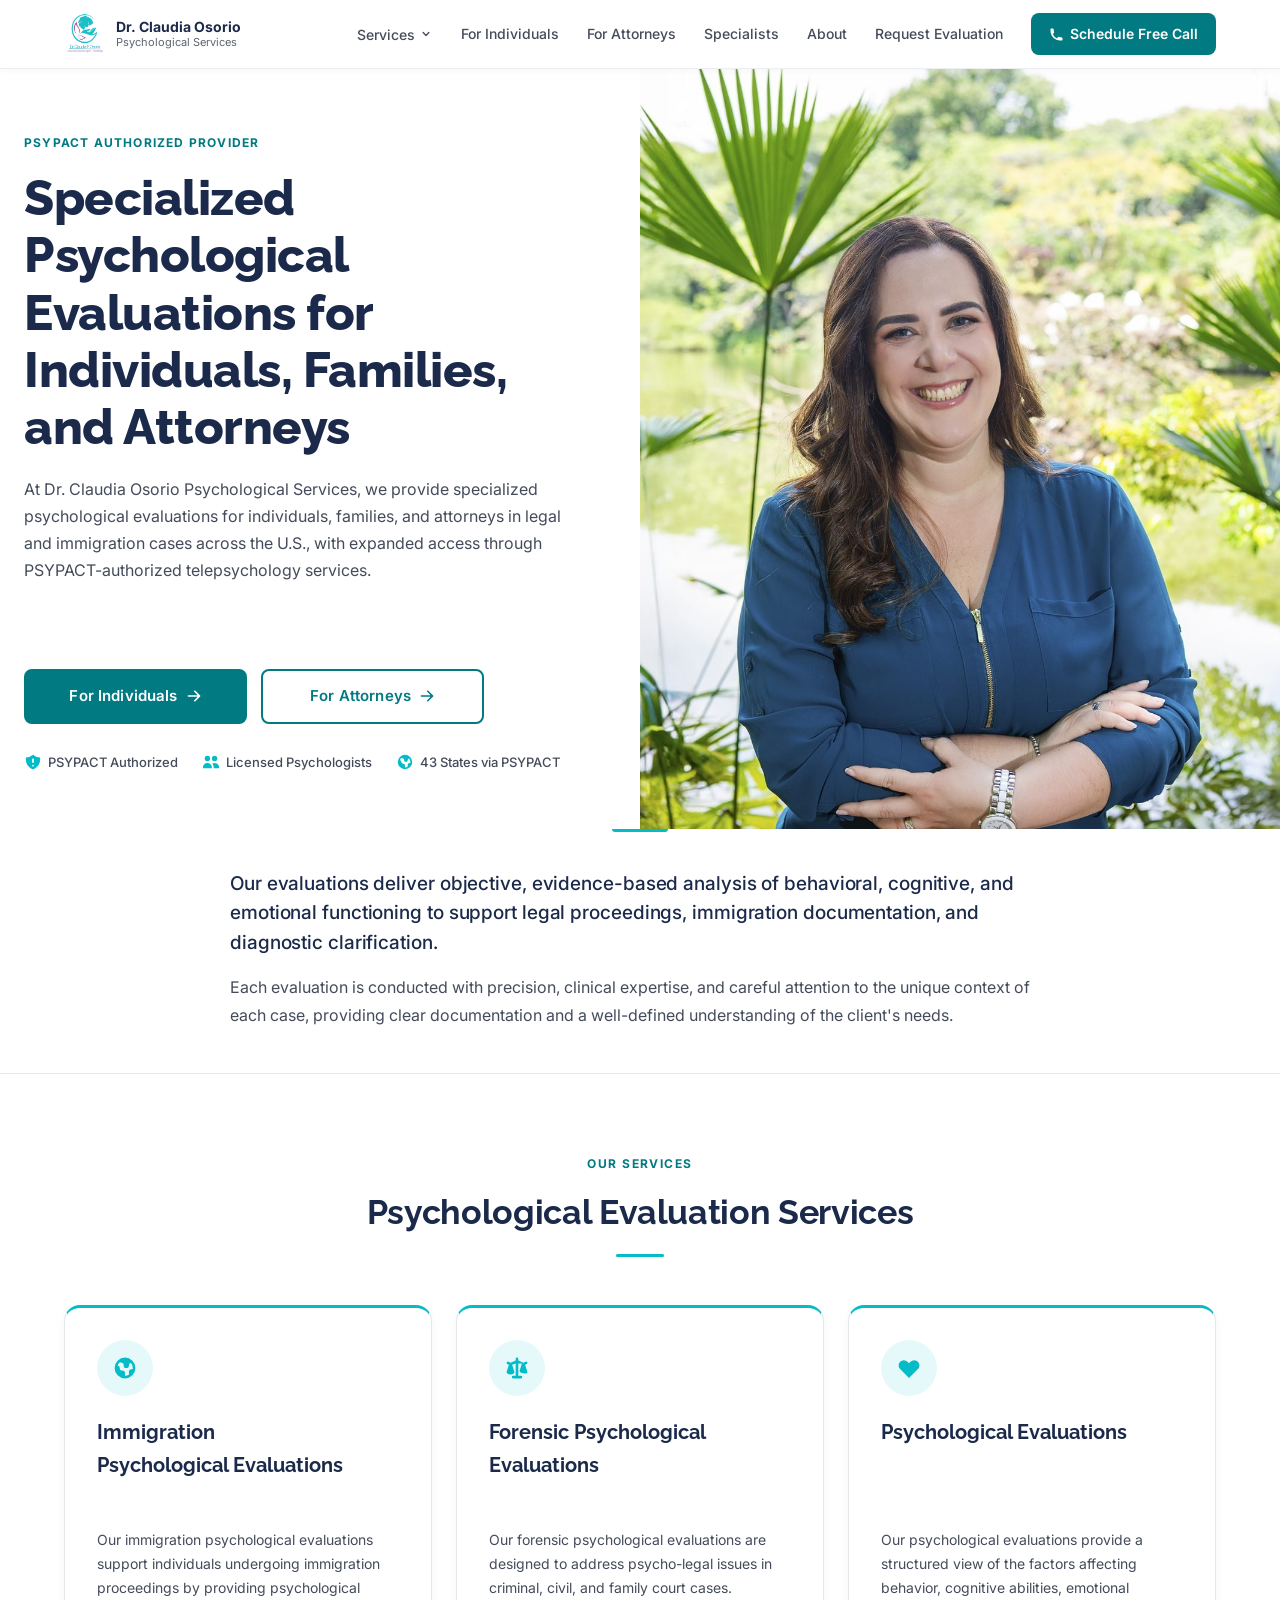
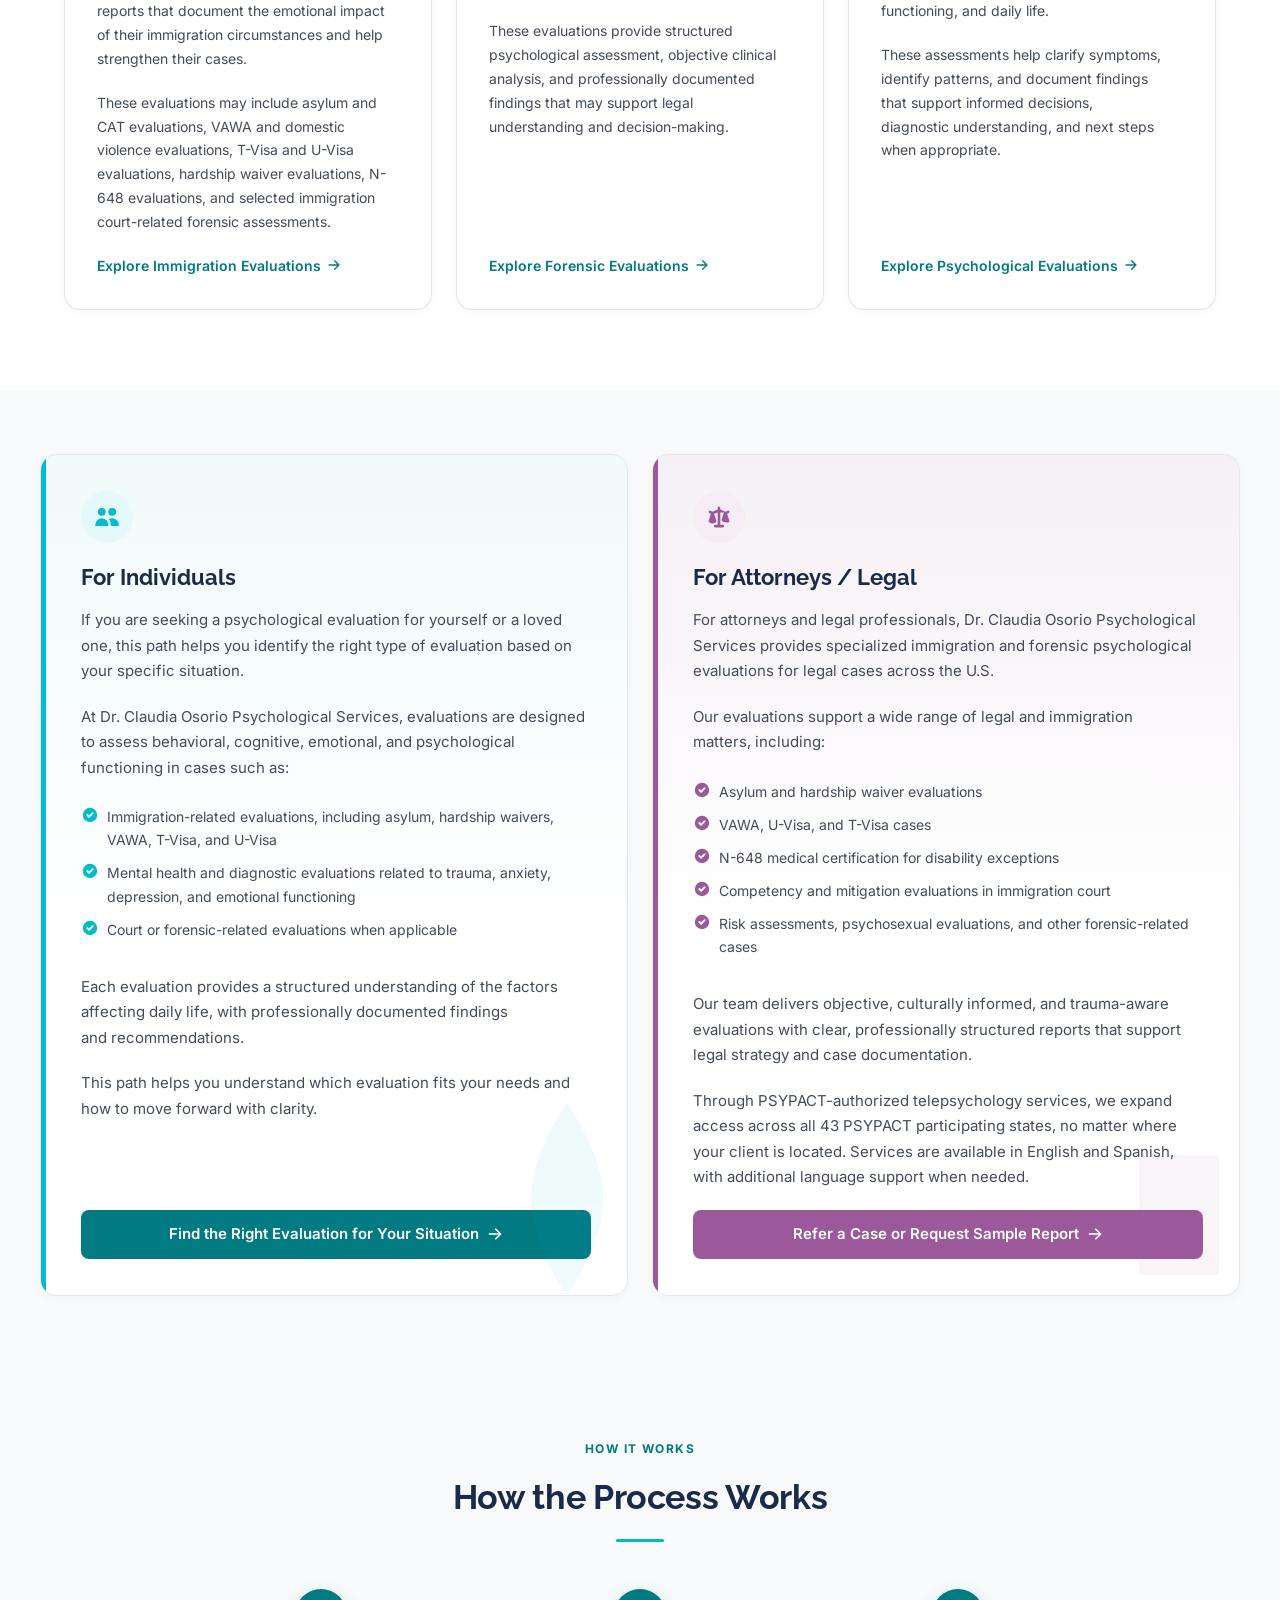
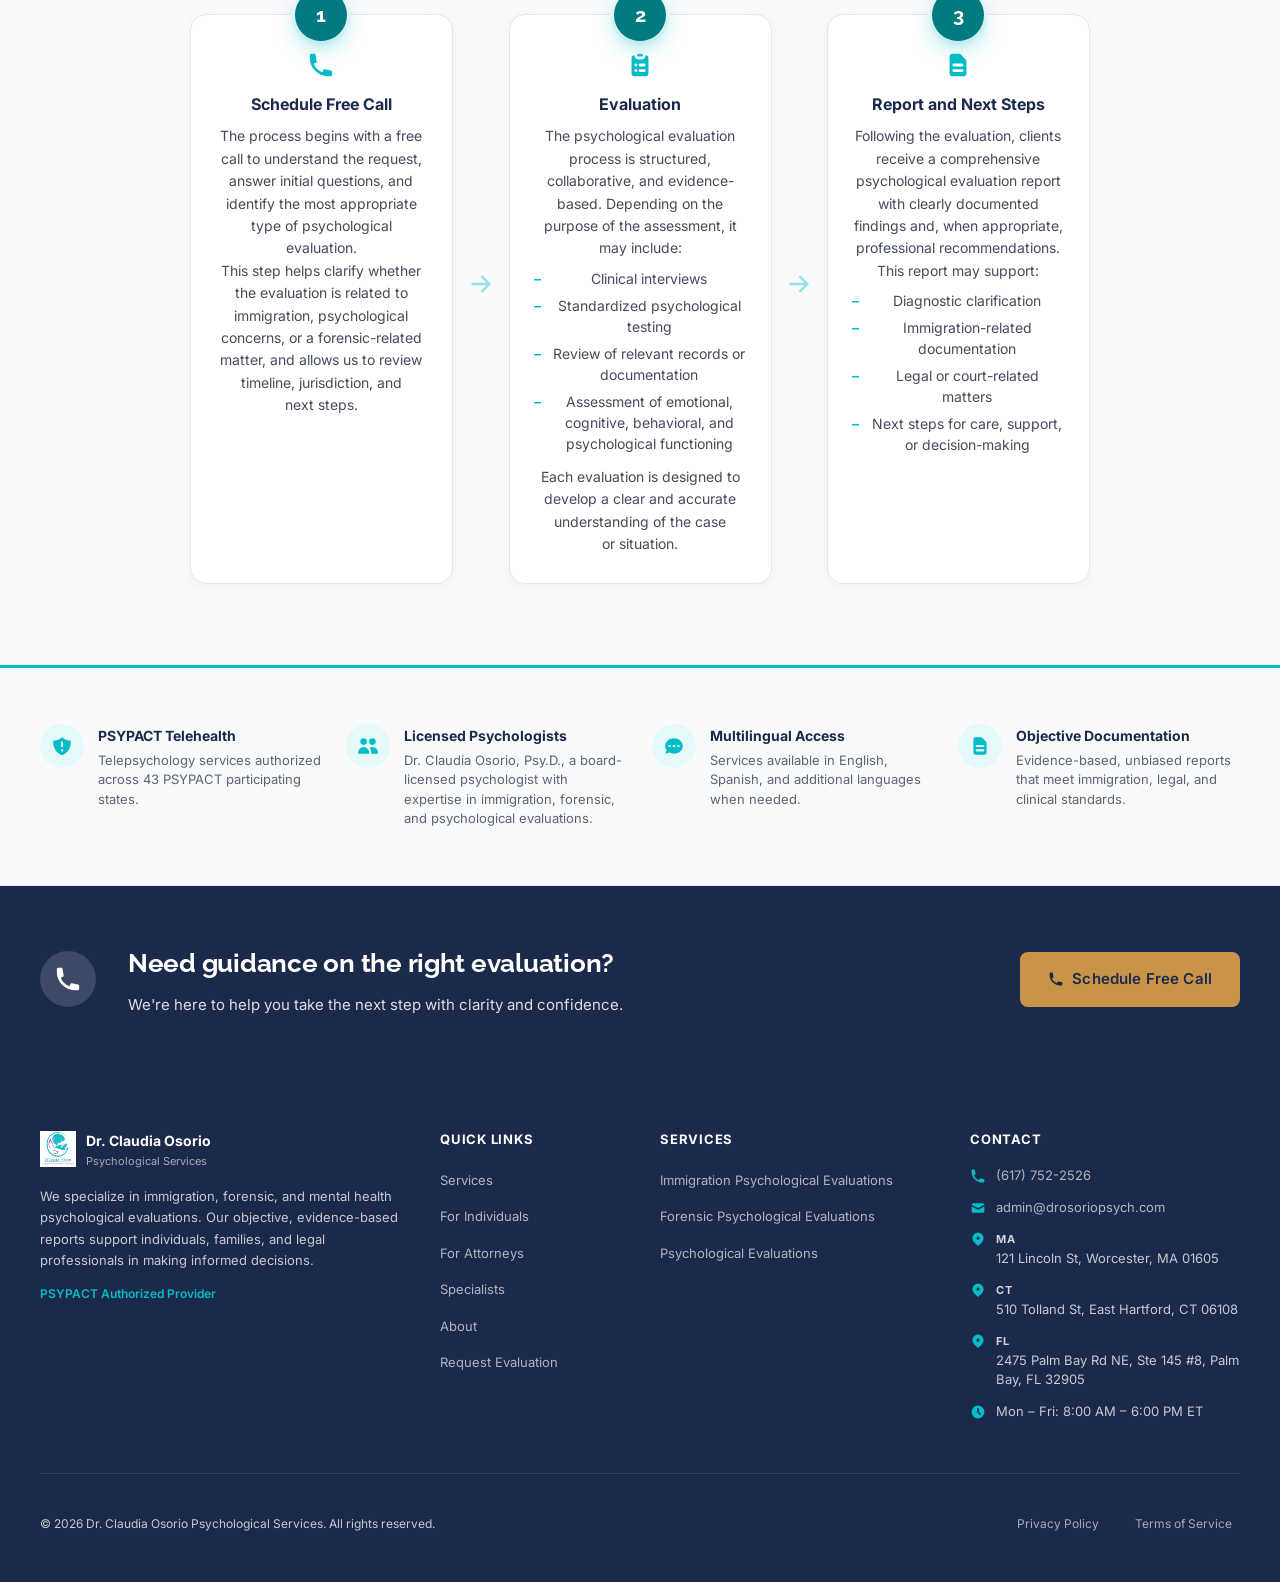
==== index.html @ 648a6c54 "feat(session 7): PSYPACT interactive map + logo + shared telehealth note Tres mejoras a immigration-" ====
<!DOCTYPE html>
<html lang="en">
<head>
  <meta charset="UTF-8" />
  <meta name="viewport" content="width=device-width, initial-scale=1.0" />
  <title>Psychological Evaluations | Immigration, Forensic & Mental Health | MA, CT, FL | Dr. Claudia Osorio</title>
  <meta name="description" content="Specialized psychological evaluations for immigration, forensic, and mental health cases across the U.S. PSYPACT authorized. Offices in MA, CT &amp; FL. Schedule a free call." />
  <meta name="robots" content="index, follow" />
  <link rel="canonical" href="https://psychevaluations.net/" />

  <!-- Open Graph -->
  <meta property="og:title" content="Psychological Evaluations | Immigration &amp; Forensic | Dr. Claudia Osorio" />
  <meta property="og:description" content="Immigration, forensic, and mental health psychological evaluations. PSYPACT authorized, 43 states via telehealth. Offices in MA, CT &amp; FL." />
  <meta property="og:url" content="https://psychevaluations.net/" />
  <meta property="og:type" content="website" />
  <meta property="og:site_name" content="Dr. Claudia Osorio Psychological Services" />
  <meta property="og:locale" content="en_US" />
  <meta property="og:image" content="https://psychevaluations.net/images/optimized/dr-osorio-hero-c.jpg" />
  <meta property="og:image:width" content="800" />
  <meta property="og:image:height" content="900" />
  <meta property="og:image:alt" content="Dr. Claudia Osorio, Licensed Psychologist" />

  <!-- Twitter / X Card -->
  <meta name="twitter:card" content="summary_large_image" />
  <meta name="twitter:title" content="Psychological Evaluations | Dr. Claudia Osorio" />
  <meta name="twitter:description" content="Immigration, forensic &amp; mental health evaluations. PSYPACT authorized. MA, CT, FL + 43 states via telehealth." />
  <meta name="twitter:image" content="https://psychevaluations.net/images/optimized/dr-osorio-hero-c.jpg" />

  <!-- Favicon -->
  <link rel="icon" href="/favicon.ico" sizes="any" />
  <link rel="icon" href="/favicon.svg" type="image/svg+xml" />
  <link rel="apple-touch-icon" href="/apple-touch-icon.png" />

  <!-- Performance -->
  <link rel="preconnect" href="https://fonts.googleapis.com" />
  <link rel="preconnect" href="https://fonts.gstatic.com" crossorigin />
  <link rel="preload" as="image" href="images/optimized/dr-osorio-hero-c.jpg" />
  <link rel="stylesheet" href="https://fonts.googleapis.com/css2?family=Raleway:wght@400;500;600;700;800&amp;family=Inter:wght@400;500;600;700&amp;display=swap" />
  <link rel="stylesheet" href="css/styles.css?v=24" />

  <!-- Structured Data: LocalBusiness + Person + WebSite + FAQPage -->
  <script type="application/ld+json">
  {
    "@context": "https://schema.org",
    "@graph": [
      {
        "@type": ["MedicalBusiness", "PsychologicalTreatment"],
        "@id": "https://psychevaluations.net/#organization",
        "name": "Dr. Claudia Osorio Psychological Services",
        "alternateName": "psychevaluations.net",
        "url": "https://psychevaluations.net/",
        "logo": {
          "@type": "ImageObject",
          "url": "https://psychevaluations.net/images/optimized/logo.png"
        },
        "image": "https://psychevaluations.net/images/optimized/dr-osorio-hero-c.jpg",
        "telephone": "+16177522526",
        "email": "admin@drosoriopsych.com",
        "description": "Licensed psychologist providing immigration psychological evaluations, forensic psychological evaluations, and mental health evaluations in Massachusetts, Connecticut, and Florida, and via PSYPACT telehealth across 43 participating states.",
        "availableLanguage": [
          { "@type": "Language", "name": "English" },
          { "@type": "Language", "name": "Spanish" }
        ],
        "hasCredential": {
          "@type": "EducationalOccupationalCredential",
          "credentialCategory": "PSYPACT Authorized Provider",
          "recognizedBy": {
            "@type": "Organization",
            "name": "Psychology Interjurisdictional Compact (PSYPACT)",
            "url": "https://psypact.org"
          }
        },
        "hasOfferCatalog": {
          "@type": "OfferCatalog",
          "name": "Psychological Evaluation Services",
          "itemListElement": [
            { "@type": "Offer", "itemOffered": { "@type": "Service", "name": "Asylum and CAT Evaluations", "url": "https://psychevaluations.net/immigration-psychological-evaluations.html" } },
            { "@type": "Offer", "itemOffered": { "@type": "Service", "name": "VAWA and Domestic Violence Evaluations", "url": "https://psychevaluations.net/immigration-psychological-evaluations.html" } },
            { "@type": "Offer", "itemOffered": { "@type": "Service", "name": "U-Visa and T-Visa Evaluations", "url": "https://psychevaluations.net/immigration-psychological-evaluations.html" } },
            { "@type": "Offer", "itemOffered": { "@type": "Service", "name": "Extreme Hardship Waiver Evaluations (I-601/I-601A)", "url": "https://psychevaluations.net/immigration-psychological-evaluations.html" } },
            { "@type": "Offer", "itemOffered": { "@type": "Service", "name": "N-648 Medical Certification Evaluations", "url": "https://psychevaluations.net/immigration-psychological-evaluations.html" } },
            { "@type": "Offer", "itemOffered": { "@type": "Service", "name": "Forensic Psychological Evaluations", "url": "https://psychevaluations.net/forensic-psychological-evaluations.html" } },
            { "@type": "Offer", "itemOffered": { "@type": "Service", "name": "General Mental Health Psychological Evaluations", "url": "https://psychevaluations.net/mental-health-psychological-evaluations.html" } }
          ]
        },
        "employee": { "@id": "https://psychevaluations.net/#dr-claudia-osorio" },
        "location": [
          { "@id": "https://psychevaluations.net/#location-worcester" },
          { "@id": "https://psychevaluations.net/#location-east-hartford" },
          { "@id": "https://psychevaluations.net/#location-palm-bay" }
        ],
        "sameAs": [
          "TODO: Psychology Today profile URL",
          "TODO: LinkedIn URL",
          "TODO: PSYPACT directory listing URL",
          "TODO: NPI Registry URL"
        ]
      },
      {
        "@type": "LocalBusiness",
        "@id": "https://psychevaluations.net/#location-worcester",
        "name": "Dr. Claudia Osorio Psychological Services, Worcester",
        "parentOrganization": { "@id": "https://psychevaluations.net/#organization" },
        "url": "https://psychevaluations.net/",
        "telephone": "+16177522526",
        "email": "admin@drosoriopsych.com",
        "address": {
          "@type": "PostalAddress",
          "streetAddress": "121 Lincoln St",
          "addressLocality": "Worcester",
          "addressRegion": "MA",
          "postalCode": "01605",
          "addressCountry": "US"
        },
        "geo": { "@type": "GeoCoordinates", "latitude": "TODO", "longitude": "TODO" },
        "openingHoursSpecification": [{
          "@type": "OpeningHoursSpecification",
          "dayOfWeek": ["Monday","Tuesday","Wednesday","Thursday","Friday"],
          "opens": "08:00",
          "closes": "18:00"
        }],
        "hasMap": "TODO: Google Maps URL Worcester"
      },
      {
        "@type": "LocalBusiness",
        "@id": "https://psychevaluations.net/#location-east-hartford",
        "name": "Dr. Claudia Osorio Psychological Services, East Hartford",
        "parentOrganization": { "@id": "https://psychevaluations.net/#organization" },
        "url": "https://psychevaluations.net/",
        "telephone": "+16177522526",
        "email": "admin@drosoriopsych.com",
        "address": {
          "@type": "PostalAddress",
          "streetAddress": "510 Tolland St",
          "addressLocality": "East Hartford",
          "addressRegion": "CT",
          "postalCode": "06108",
          "addressCountry": "US"
        },
        "geo": { "@type": "GeoCoordinates", "latitude": "TODO", "longitude": "TODO" },
        "openingHoursSpecification": [{
          "@type": "OpeningHoursSpecification",
          "dayOfWeek": ["Monday","Tuesday","Wednesday","Thursday","Friday"],
          "opens": "08:00",
          "closes": "18:00"
        }],
        "hasMap": "TODO: Google Maps URL East Hartford"
      },
      {
        "@type": "LocalBusiness",
        "@id": "https://psychevaluations.net/#location-palm-bay",
        "name": "Dr. Claudia Osorio Psychological Services, Palm Bay",
        "parentOrganization": { "@id": "https://psychevaluations.net/#organization" },
        "url": "https://psychevaluations.net/",
        "telephone": "+16177522526",
        "email": "admin@drosoriopsych.com",
        "address": {
          "@type": "PostalAddress",
          "streetAddress": "2475 Palm Bay Rd NE, Ste 145 #8",
          "addressLocality": "Palm Bay",
          "addressRegion": "FL",
          "postalCode": "32905",
          "addressCountry": "US"
        },
        "geo": { "@type": "GeoCoordinates", "latitude": "TODO", "longitude": "TODO" },
        "openingHoursSpecification": [{
          "@type": "OpeningHoursSpecification",
          "dayOfWeek": ["Monday","Tuesday","Wednesday","Thursday","Friday"],
          "opens": "08:00",
          "closes": "18:00"
        }],
        "hasMap": "TODO: Google Maps URL Palm Bay"
      },
      {
        "@type": "WebSite",
        "@id": "https://psychevaluations.net/#website",
        "url": "https://psychevaluations.net/",
        "name": "Dr. Claudia Osorio Psychological Services",
        "description": "Immigration, forensic, and mental health psychological evaluations. PSYPACT authorized for telehealth across 43 states.",
        "publisher": { "@id": "https://psychevaluations.net/#organization" },
        "inLanguage": ["en", "es"],
        "dateModified": "2026-06-07"
      },
      {
        "@type": "Person",
        "@id": "https://psychevaluations.net/#dr-claudia-osorio",
        "name": "Dr. Claudia Osorio",
        "honorificPrefix": "Dr.",
        "honorificSuffix": "Psy.D.",
        "jobTitle": "Licensed Psychologist",
        "worksFor": { "@id": "https://psychevaluations.net/#organization" },
        "url": "https://psychevaluations.net/about.html",
        "telephone": "+16177522526",
        "email": "admin@drosoriopsych.com",
        "knowsLanguage": [
          { "@type": "Language", "name": "English" },
          { "@type": "Language", "name": "Spanish" }
        ],
        "hasCredential": [
          {
            "@type": "EducationalOccupationalCredential",
            "credentialCategory": "PSYPACT Authorized Provider",
            "recognizedBy": { "@type": "Organization", "name": "PSYPACT", "url": "https://psypact.org" }
          },
          {
            "@type": "EducationalOccupationalCredential",
            "credentialCategory": "license",
            "recognizedBy": { "@type": "Organization", "name": "Massachusetts Board of Registration of Psychologists" },
            "identifier": "TODO: MA license number"
          },
          {
            "@type": "EducationalOccupationalCredential",
            "credentialCategory": "license",
            "recognizedBy": { "@type": "Organization", "name": "Connecticut Department of Public Health, Psychology" },
            "identifier": "TODO: CT license number"
          },
          {
            "@type": "EducationalOccupationalCredential",
            "credentialCategory": "license",
            "recognizedBy": { "@type": "Organization", "name": "Florida Department of Health, Psychology" },
            "identifier": "TODO: FL license number"
          }
        ],
        "sameAs": [
          "TODO: Psychology Today profile URL",
          "TODO: LinkedIn profile URL",
          "TODO: PSYPACT directory entry URL",
          "TODO: NPI Registry URL"
        ]
      },
      {
        "@type": "FAQPage",
        "@id": "https://psychevaluations.net/#faq",
        "mainEntity": [
          {
            "@type": "Question",
            "name": "What is a psychological evaluation for immigration?",
            "acceptedAnswer": {
              "@type": "Answer",
              "text": "A psychological evaluation for immigration is a clinical assessment conducted by a licensed psychologist to support immigration cases. It documents trauma, mental health conditions, or extreme hardship relevant to asylum claims, VAWA petitions, U-Visa or T-Visa applications, hardship waivers (I-601/I-601A), and N-648 medical exemption requests. The resulting report is submitted to USCIS, an immigration court, or a U.S. consulate as supporting evidence."
            }
          },
          {
            "@type": "Question",
            "name": "Does Dr. Osorio provide immigration evaluations via telehealth?",
            "acceptedAnswer": {
              "@type": "Answer",
              "text": "Yes. Dr. Claudia Osorio is a PSYPACT-authorized provider, which allows her to conduct psychological evaluations via telehealth for clients in any of the 43 PSYPACT participating states without requiring a separate license in each state. In-person appointments are also available at offices in Worcester, MA; East Hartford, CT; and Palm Bay, FL."
            }
          },
          {
            "@type": "Question",
            "name": "What types of immigration evaluations does Dr. Osorio provide?",
            "acceptedAnswer": {
              "@type": "Answer",
              "text": "Dr. Osorio provides the full range of immigration-related psychological evaluations: asylum evaluations (Convention Against Torture / CAT), VAWA evaluations for domestic violence survivors, U-Visa and T-Visa evaluations for crime and trafficking victims, extreme hardship waiver evaluations (I-601/I-601A), and N-648 medical certification for naturalization exemptions. Forensic and general mental health evaluations are also offered."
            }
          },
          {
            "@type": "Question",
            "name": "How long does an immigration psychological evaluation take?",
            "acceptedAnswer": {
              "@type": "Answer",
              "text": "Most immigration psychological evaluations involve one to two clinical interviews, plus psychological testing when indicated. The completed written report is typically delivered within 7 to 14 business days after the final session. Expedited timelines are available for urgent court deadlines. Contact our office to discuss your specific case."
            }
          },
          {
            "@type": "Question",
            "name": "Are evaluations available in Spanish?",
            "acceptedAnswer": {
              "@type": "Answer",
              "text": "Yes. Dr. Claudia Osorio Psychological Services offers evaluations in both English and Spanish, and can arrange support in additional languages when needed. This makes our services accessible to a broad range of immigrant communities across the United States."
            }
          }
        ]
      }
    ]
  }
  </script>
</head>
<body>

<!-- Skip link: invisible until focused with Tab, jumps over the nav for keyboard users. -->
<a class="skip-link" href="#main">Skip to main content</a>

<!-- ============ NAVIGATION ============ -->
<nav class="nav" role="navigation" aria-label="Main navigation">
  <div class="nav__inner">
    <a href="index.html" class="nav__logo" aria-label="Dr. Claudia Osorio Psychological Services, Home">
      <img src="images/optimized/logo.png" alt="Dr. Claudia Osorio Psychological Services logo" class="nav__logo-img" width="42" height="42" />
      <div class="nav__logo-text">
        <div class="nav__logo-name">Dr. Claudia Osorio</div>
        <div class="nav__logo-sub">Psychological Services</div>
      </div>
    </a>

    <div class="nav__links" id="nav-links">
      <div class="nav__dropdown">
        <button class="nav__link nav__dropdown-toggle" aria-expanded="false" aria-haspopup="true" aria-controls="services-menu">
          Services
          <svg xmlns="http://www.w3.org/2000/svg" width="14" height="14" viewBox="0 0 20 20" fill="currentColor" aria-hidden="true"><path fill-rule="evenodd" d="M5.293 7.293a1 1 0 011.414 0L10 10.586l3.293-3.293a1 1 0 111.414 1.414l-4 4a1 1 0 01-1.414 0l-4-4a1 1 0 010-1.414z" clip-rule="evenodd"/></svg>
        </button>
        <div class="nav__dropdown-menu" id="services-menu">
          <a href="immigration-psychological-evaluations.html" class="nav__dropdown-item">Immigration Evaluations</a>
          <a href="forensic-psychological-evaluations.html" class="nav__dropdown-item">Forensic Evaluations</a>
          <a href="mental-health-psychological-evaluations.html" class="nav__dropdown-item">Psychological Evaluations</a>
        </div>
      </div>
      <a href="for-individuals.html" class="nav__link">For Individuals</a>
      <a href="for-attorneys.html" class="nav__link">For Attorneys</a>
      <a href="specialists.html" class="nav__link">Specialists</a>
      <a href="about.html" class="nav__link">About</a>
      <a href="for-individuals.html#evaluation-types" class="nav__link">Request Evaluation</a>
      <a href="tel:+16177522526" class="nav__cta">
        <svg xmlns="http://www.w3.org/2000/svg" width="15" height="15" viewBox="0 0 20 20" fill="currentColor" aria-hidden="true"><path d="M2 3a1 1 0 011-1h2.153a1 1 0 01.986.836l.74 4.435a1 1 0 01-.54 1.06l-1.548.773a11.037 11.037 0 006.105 6.105l.774-1.548a1 1 0 011.059-.54l4.435.74a1 1 0 01.836.986V17a1 1 0 01-1 1h-2C7.82 18 2 12.18 2 5V3z"/></svg>
        Schedule Free Call
      </a>
    </div>

    <div class="nav__mobile-right">
      <a href="tel:+16177522526" class="nav__mobile-cta" aria-label="Schedule free call">
        <svg xmlns="http://www.w3.org/2000/svg" width="15" height="15" viewBox="0 0 20 20" fill="currentColor" aria-hidden="true"><path d="M2 3a1 1 0 011-1h2.153a1 1 0 01.986.836l.74 4.435a1 1 0 01-.54 1.06l-1.548.773a11.037 11.037 0 006.105 6.105l.774-1.548a1 1 0 011.059-.54l4.435.74a1 1 0 01.836.986V17a1 1 0 01-1 1h-2C7.82 18 2 12.18 2 5V3z"/></svg>
        Free Call
      </a>
      <button class="nav__menu-btn" aria-expanded="false" aria-controls="nav-links" aria-label="Open menu">
        <svg xmlns="http://www.w3.org/2000/svg" width="22" height="22" viewBox="0 0 24 24" fill="none" stroke="currentColor" stroke-width="2" stroke-linecap="round" stroke-linejoin="round" aria-hidden="true"><line x1="3" y1="6" x2="21" y2="6"/><line x1="3" y1="12" x2="21" y2="12"/><line x1="3" y1="18" x2="21" y2="18"/></svg>
      </button>
    </div>
  </div>
</nav>

<main id="main">

<!-- ============ HERO ============ -->
<section class="hero" aria-label="Hero">
  <div class="hero__content">
    <p class="hero__label">PSYPACT Authorized Provider</p>
    <h1 class="hero__title">
      Specialized Psychological Evaluations for Individuals, Families, and Attorneys
    </h1>
    <p class="hero__subtitle">
      At Dr. Claudia Osorio Psychological Services, we provide specialized psychological evaluations for individuals, families, and attorneys in legal and immigration cases across the U.S., with expanded access through PSYPACT-authorized telepsychology services.
    </p>
    <div class="hero__actions">
      <a href="for-individuals.html" class="btn btn--primary">
        For Individuals
        <svg xmlns="http://www.w3.org/2000/svg" width="16" height="16" viewBox="0 0 20 20" fill="currentColor" aria-hidden="true"><path fill-rule="evenodd" d="M10.293 3.293a1 1 0 011.414 0l6 6a1 1 0 010 1.414l-6 6a1 1 0 01-1.414-1.414L14.586 11H3a1 1 0 110-2h11.586l-4.293-4.293a1 1 0 010-1.414z" clip-rule="evenodd"/></svg>
      </a>
      <a href="for-attorneys.html" class="btn btn--outline">
        For Attorneys
        <svg xmlns="http://www.w3.org/2000/svg" width="16" height="16" viewBox="0 0 20 20" fill="currentColor" aria-hidden="true"><path fill-rule="evenodd" d="M10.293 3.293a1 1 0 011.414 0l6 6a1 1 0 010 1.414l-6 6a1 1 0 01-1.414-1.414L14.586 11H3a1 1 0 110-2h11.586l-4.293-4.293a1 1 0 010-1.414z" clip-rule="evenodd"/></svg>
      </a>
    </div>
    <div class="hero__badges" role="list">
      <div class="hero__badge" role="listitem">
        <svg xmlns="http://www.w3.org/2000/svg" width="18" height="18" viewBox="0 0 20 20" fill="currentColor" aria-hidden="true"><path fill-rule="evenodd" d="M10 1.944A11.954 11.954 0 012.166 5C2.056 5.649 2 6.319 2 7c0 5.225 3.34 9.67 8 11.317C14.66 16.67 18 12.225 18 7c0-.682-.057-1.35-.166-2.001A11.954 11.954 0 0110 1.944zM11 14a1 1 0 11-2 0 1 1 0 012 0zm0-7a1 1 0 10-2 0v3a1 1 0 102 0V7z" clip-rule="evenodd"/></svg>
        PSYPACT Authorized
      </div>
      <div class="hero__badge" role="listitem">
        <svg xmlns="http://www.w3.org/2000/svg" width="18" height="18" viewBox="0 0 20 20" fill="currentColor" aria-hidden="true"><path d="M9 6a3 3 0 11-6 0 3 3 0 016 0zM17 6a3 3 0 11-6 0 3 3 0 016 0zM12.93 17c.046-.327.07-.66.07-1a6.97 6.97 0 00-1.5-4.33A5 5 0 0119 16v1h-6.07zM6 11a5 5 0 015 5v1H1v-1a5 5 0 015-5z"/></svg>
        Licensed Psychologists
      </div>
      <div class="hero__badge" role="listitem">
        <svg xmlns="http://www.w3.org/2000/svg" width="18" height="18" viewBox="0 0 20 20" fill="currentColor" aria-hidden="true"><path fill-rule="evenodd" d="M10 18a8 8 0 100-16 8 8 0 000 16zM4.332 8.027a6.012 6.012 0 011.912-2.706C6.512 5.73 6.974 6 7.5 6A1.5 1.5 0 019 7.5V8a2 2 0 004 0 2 2 0 011.523-1.943A5.977 5.977 0 0116 10c0 .34-.028.675-.083 1H15a2 2 0 00-2 2v2.197A5.973 5.973 0 0110 16v-2a2 2 0 00-2-2 2 2 0 01-2-2 2 2 0 00-1.668-1.973z" clip-rule="evenodd"/></svg>
        43 States via PSYPACT
      </div>
    </div>
  </div>
  <div class="hero__image">
    <!-- Hero office photo: warm therapy office, beige armchair, diplomas, plant -->
    <!-- Replace src with actual office photo when available -->
    <!-- aria-hidden removed: this photo is informative (shows Dr. Osorio), the alt text must reach AT. -->
    <img src="images/optimized/dr-osorio-hero-c.jpg" alt="Dr. Claudia Osorio, Licensed Psychologist" width="800" height="900" fetchpriority="high" />
  </div>
</section>

<!-- ============ INTRO ============ -->
<section class="intro-section">
  <div class="container">
    <div class="intro-section__inner">
      <p>Our evaluations deliver objective, evidence-based analysis of behavioral, cognitive, and emotional functioning to support legal proceedings, immigration documentation, and diagnostic clarification.</p>
      <p>Each evaluation is conducted with precision, clinical expertise, and careful attention to the unique context of each case, providing clear documentation and a well-defined understanding of the client's needs.</p>
    </div>
  </div>
</section>

<!-- ============ PATH SPLITTER ============ -->
<!-- ============ OUR SERVICES ============ -->
<section class="services" aria-labelledby="services-heading">
  <div class="container">
    <div class="section-header">
      <p class="section-header__label">Our Services</p>
      <h2 class="section-header__title" id="services-heading">Psychological Evaluation Services</h2>
      <div class="section-header__divider" aria-hidden="true"></div>
    </div>

    <div class="services__grid" role="list">

      <!-- Card 1: Immigration -->
      <article class="service-card" role="listitem">
        <div class="service-card__icon-wrap" aria-hidden="true">
          <svg xmlns="http://www.w3.org/2000/svg" width="26" height="26" viewBox="0 0 20 20" fill="currentColor"><path fill-rule="evenodd" d="M10 18a8 8 0 100-16 8 8 0 000 16zM4.332 8.027a6.012 6.012 0 011.912-2.706C6.512 5.73 6.974 6 7.5 6A1.5 1.5 0 019 7.5V8a2 2 0 004 0 2 2 0 011.523-1.943A5.977 5.977 0 0116 10c0 .34-.028.675-.083 1H15a2 2 0 00-2 2v2.197A5.973 5.973 0 0110 16v-2a2 2 0 00-2-2 2 2 0 01-2-2 2 2 0 00-1.668-1.973z" clip-rule="evenodd"/></svg>
        </div>
        <h3 class="service-card__title">Immigration Psychological Evaluations</h3>
        <p class="service-card__body">Our immigration psychological evaluations support individuals undergoing immigration proceedings by providing psychological reports that document the emotional impact of their immigration circumstances and help strengthen their cases.</p>
        <p class="service-card__body">These evaluations may include asylum and CAT evaluations, VAWA and domestic violence evaluations, T-Visa and U-Visa evaluations, hardship waiver evaluations, N-648 evaluations, and selected immigration court-related forensic assessments.</p>
        <a href="immigration-psychological-evaluations.html" class="service-card__link">
          Explore Immigration Evaluations
          <svg xmlns="http://www.w3.org/2000/svg" width="14" height="14" viewBox="0 0 20 20" fill="currentColor" aria-hidden="true"><path fill-rule="evenodd" d="M10.293 3.293a1 1 0 011.414 0l6 6a1 1 0 010 1.414l-6 6a1 1 0 01-1.414-1.414L14.586 11H3a1 1 0 110-2h11.586l-4.293-4.293a1 1 0 010-1.414z" clip-rule="evenodd"/></svg>
        </a>
      </article>

      <!-- Card 2: Forensic -->
      <article class="service-card" role="listitem">
        <div class="service-card__icon-wrap" aria-hidden="true">
          <svg xmlns="http://www.w3.org/2000/svg" width="26" height="26" viewBox="0 0 20 20" fill="currentColor"><path fill-rule="evenodd" d="M10 2a1 1 0 011 1v1.323l3.954 1.582 1.599-.8a1 1 0 01.894 1.79l-1.233.616 1.738 5.42a1 1 0 01-.285 1.05A3.989 3.989 0 0115 14a3.989 3.989 0 01-2.667-1.019 1 1 0 01-.285-1.05l1.715-5.349L11 6.477V16h2a1 1 0 110 2H7a1 1 0 110-2h2V6.477L6.237 7.582l1.715 5.349a1 1 0 01-.285 1.05A3.989 3.989 0 015 15a3.989 3.989 0 01-2.667-1.019 1 1 0 01-.285-1.05l1.738-5.42-1.233-.616a1 1 0 01.894-1.79l1.599.8L9 4.323V3a1 1 0 011-1z" clip-rule="evenodd"/></svg>
        </div>
        <h3 class="service-card__title">Forensic Psychological Evaluations</h3>
        <p class="service-card__body">Our forensic psychological evaluations are designed to address psycho-legal issues in criminal, civil, and family court cases.</p>
        <p class="service-card__body">These evaluations provide structured psychological assessment, objective clinical analysis, and professionally documented findings that may support legal understanding and decision-making.</p>
        <a href="forensic-psychological-evaluations.html" class="service-card__link">
          Explore Forensic Evaluations
          <svg xmlns="http://www.w3.org/2000/svg" width="14" height="14" viewBox="0 0 20 20" fill="currentColor" aria-hidden="true"><path fill-rule="evenodd" d="M10.293 3.293a1 1 0 011.414 0l6 6a1 1 0 010 1.414l-6 6a1 1 0 01-1.414-1.414L14.586 11H3a1 1 0 110-2h11.586l-4.293-4.293a1 1 0 010-1.414z" clip-rule="evenodd"/></svg>
        </a>
      </article>

      <!-- Card 3: Psychological -->
      <article class="service-card" role="listitem">
        <div class="service-card__icon-wrap" aria-hidden="true">
          <svg xmlns="http://www.w3.org/2000/svg" width="26" height="26" viewBox="0 0 20 20" fill="currentColor"><path fill-rule="evenodd" d="M3.172 5.172a4 4 0 015.656 0L10 6.343l1.172-1.171a4 4 0 115.656 5.656L10 17.657l-6.828-6.829a4 4 0 010-5.656z" clip-rule="evenodd"/></svg>
        </div>
        <h3 class="service-card__title">Psychological Evaluations</h3>
        <p class="service-card__body">Our psychological evaluations provide a structured view of the factors affecting behavior, cognitive abilities, emotional functioning, and daily life.</p>
        <p class="service-card__body">These assessments help clarify symptoms, identify patterns, and document findings that support informed decisions, diagnostic understanding, and next steps when appropriate.</p>
        <a href="mental-health-psychological-evaluations.html" class="service-card__link">
          Explore Psychological Evaluations
          <svg xmlns="http://www.w3.org/2000/svg" width="14" height="14" viewBox="0 0 20 20" fill="currentColor" aria-hidden="true"><path fill-rule="evenodd" d="M10.293 3.293a1 1 0 011.414 0l6 6a1 1 0 010 1.414l-6 6a1 1 0 01-1.414-1.414L14.586 11H3a1 1 0 110-2h11.586l-4.293-4.293a1 1 0 010-1.414z" clip-rule="evenodd"/></svg>
        </a>
      </article>

    </div>
  </div>
</section>

<!-- ============ PATH SPLITTER ============ -->
<section class="path-splitter" aria-label="Choose your path">
  <div class="path-splitter__inner">

    <!-- Individuals -->
    <article class="path-card path-card--individuals">
      <div class="path-card__icon" aria-hidden="true">
        <svg xmlns="http://www.w3.org/2000/svg" width="26" height="26" viewBox="0 0 20 20" fill="currentColor"><path d="M9 6a3 3 0 11-6 0 3 3 0 016 0zM17 6a3 3 0 11-6 0 3 3 0 016 0zM12.93 17c.046-.327.07-.66.07-1a6.97 6.97 0 00-1.5-4.33A5 5 0 0119 16v1h-6.07zM6 11a5 5 0 015 5v1H1v-1a5 5 0 015-5z"/></svg>
      </div>
      <h2 class="path-card__title">For Individuals</h2>
      <p class="path-card__body">If you are seeking a psychological evaluation for yourself or a loved one, this path helps you identify the right type of evaluation based on your specific situation.</p>
      <p class="path-card__body">At Dr. Claudia Osorio Psychological Services, evaluations are designed to assess behavioral, cognitive, emotional, and psychological functioning in cases such as:</p>
      <ul class="path-card__list" role="list">
        <li>Immigration-related evaluations, including asylum, hardship waivers, VAWA, T-Visa, and U-Visa</li>
        <li>Mental health and diagnostic evaluations related to trauma, anxiety, depression, and emotional functioning</li>
        <li>Court or forensic-related evaluations when applicable</li>
      </ul>
      <p class="path-card__body">Each evaluation provides a structured understanding of the factors affecting daily life, with professionally documented findings and recommendations.</p>
      <p class="path-card__body">This path helps you understand which evaluation fits your needs and how to move forward with clarity.</p>
      <a href="for-individuals.html" class="path-card__cta">
        Find the Right Evaluation for Your Situation
        <svg xmlns="http://www.w3.org/2000/svg" width="16" height="16" viewBox="0 0 20 20" fill="currentColor" aria-hidden="true"><path fill-rule="evenodd" d="M10.293 3.293a1 1 0 011.414 0l6 6a1 1 0 010 1.414l-6 6a1 1 0 01-1.414-1.414L14.586 11H3a1 1 0 110-2h11.586l-4.293-4.293a1 1 0 010-1.414z" clip-rule="evenodd"/></svg>
      </a>
      <svg class="path-card__decor" viewBox="0 0 100 160" fill="none" xmlns="http://www.w3.org/2000/svg" aria-hidden="true"><path d="M50 160 C50 160 20 120 20 80 C20 40 50 0 50 0 C50 0 80 40 80 80 C80 120 50 160 50 160Z" fill="#03bcc7"/><path d="M50 130 C30 110 10 80 30 50" stroke="#03bcc7" stroke-width="2"/></svg>
    </article>

    <!-- Attorneys -->
    <article class="path-card path-card--attorneys">
      <div class="path-card__icon" aria-hidden="true">
        <svg xmlns="http://www.w3.org/2000/svg" width="26" height="26" viewBox="0 0 20 20" fill="currentColor"><path fill-rule="evenodd" d="M10 2a1 1 0 011 1v1.323l3.954 1.582 1.599-.8a1 1 0 01.894 1.79l-1.233.616 1.738 5.42a1 1 0 01-.285 1.05A3.989 3.989 0 0115 14a3.989 3.989 0 01-2.667-1.019 1 1 0 01-.285-1.05l1.715-5.349L11 6.477V16h2a1 1 0 110 2H7a1 1 0 110-2h2V6.477L6.237 7.582l1.715 5.349a1 1 0 01-.285 1.05A3.989 3.989 0 015 15a3.989 3.989 0 01-2.667-1.019 1 1 0 01-.285-1.05l1.738-5.42-1.233-.616a1 1 0 01.894-1.79l1.599.8L9 4.323V3a1 1 0 011-1z" clip-rule="evenodd"/></svg>
      </div>
      <h2 class="path-card__title">For Attorneys / Legal</h2>
      <p class="path-card__body">For attorneys and legal professionals, Dr. Claudia Osorio Psychological Services provides specialized immigration and forensic psychological evaluations for legal cases across the U.S.</p>
      <p class="path-card__body">Our evaluations support a wide range of legal and immigration matters, including:</p>
      <ul class="path-card__list" role="list">
        <li>Asylum and hardship waiver evaluations</li>
        <li>VAWA, U-Visa, and T-Visa cases</li>
        <li>N-648 medical certification for disability exceptions</li>
        <li>Competency and mitigation evaluations in immigration court</li>
        <li>Risk assessments, psychosexual evaluations, and other forensic-related cases</li>
      </ul>
      <p class="path-card__body">Our team delivers objective, culturally informed, and trauma-aware evaluations with clear, professionally structured reports that support legal strategy and case documentation.</p>
      <p class="path-card__body">Through PSYPACT-authorized telepsychology services, we expand access across all 43 PSYPACT participating states, no matter where your client is located. Services are available in English and Spanish, with additional language support when needed.</p>
      <a href="for-attorneys.html" class="path-card__cta">
        Refer a Case or Request Sample Report
        <svg xmlns="http://www.w3.org/2000/svg" width="16" height="16" viewBox="0 0 20 20" fill="currentColor" aria-hidden="true"><path fill-rule="evenodd" d="M10.293 3.293a1 1 0 011.414 0l6 6a1 1 0 010 1.414l-6 6a1 1 0 01-1.414-1.414L14.586 11H3a1 1 0 110-2h11.586l-4.293-4.293a1 1 0 010-1.414z" clip-rule="evenodd"/></svg>
      </a>
      <svg class="path-card__decor" viewBox="0 0 120 160" fill="none" xmlns="http://www.w3.org/2000/svg" aria-hidden="true"><rect x="20" y="20" width="80" height="120" rx="4" fill="#9b589b"/><rect x="35" y="50" width="50" height="4" fill="#9b589b"/><rect x="35" y="65" width="40" height="4" fill="#9b589b"/><rect x="35" y="80" width="45" height="4" fill="#9b589b"/></svg>
    </article>

  </div>
</section>

<!-- ============ PROCESS ============ -->
<section class="process" aria-labelledby="process-heading">
  <div class="container">
    <div class="section-header">
      <p class="section-header__label">How It Works</p>
      <h2 class="section-header__title" id="process-heading">How the Process Works</h2>
      <div class="section-header__divider" aria-hidden="true"></div>
    </div>

    <div class="process__steps" role="list">

      <div class="process__step" role="listitem">
        <div class="process__step-num" aria-label="Step 1">1</div>
        <svg class="process__step-icon" xmlns="http://www.w3.org/2000/svg" width="28" height="28" viewBox="0 0 20 20" fill="currentColor" aria-hidden="true"><path d="M2 3a1 1 0 011-1h2.153a1 1 0 01.986.836l.74 4.435a1 1 0 01-.54 1.06l-1.548.773a11.037 11.037 0 006.105 6.105l.774-1.548a1 1 0 011.059-.54l4.435.74a1 1 0 01.836.986V17a1 1 0 01-1 1h-2C7.82 18 2 12.18 2 5V3z"/></svg>
        <h3 class="process__step-title">Schedule Free Call</h3>
        <p class="process__step-body">The process begins with a free call to understand the request, answer initial questions, and identify the most appropriate type of psychological evaluation.</p>
        <p class="process__step-body">This step helps clarify whether the evaluation is related to immigration, psychological concerns, or a forensic-related matter, and allows us to review timeline, jurisdiction, and next steps.</p>
      </div>

      <div class="process__arrow" aria-hidden="true">
        <svg xmlns="http://www.w3.org/2000/svg" width="24" height="24" viewBox="0 0 20 20" fill="currentColor"><path fill-rule="evenodd" d="M10.293 3.293a1 1 0 011.414 0l6 6a1 1 0 010 1.414l-6 6a1 1 0 01-1.414-1.414L14.586 11H3a1 1 0 110-2h11.586l-4.293-4.293a1 1 0 010-1.414z" clip-rule="evenodd"/></svg>
      </div>

      <div class="process__step" role="listitem">
        <div class="process__step-num" aria-label="Step 2">2</div>
        <svg class="process__step-icon" xmlns="http://www.w3.org/2000/svg" width="28" height="28" viewBox="0 0 20 20" fill="currentColor" aria-hidden="true"><path d="M9 2a1 1 0 000 2h2a1 1 0 100-2H9z"/><path fill-rule="evenodd" d="M4 5a2 2 0 012-2 3 3 0 003 3h2a3 3 0 003-3 2 2 0 012 2v11a2 2 0 01-2 2H6a2 2 0 01-2-2V5zm3 4a1 1 0 000 2h.01a1 1 0 100-2H7zm3 0a1 1 0 000 2h3a1 1 0 100-2h-3zm-3 4a1 1 0 100 2h.01a1 1 0 100-2H7zm3 0a1 1 0 100 2h3a1 1 0 100-2h-3z" clip-rule="evenodd"/></svg>
        <h3 class="process__step-title">Evaluation</h3>
        <p class="process__step-body">The psychological evaluation process is structured, collaborative, and evidence-based. Depending on the purpose of the assessment, it may include:</p>
        <ul class="process__step-list">
          <li>Clinical interviews</li>
          <li>Standardized psychological testing</li>
          <li>Review of relevant records or documentation</li>
          <li>Assessment of emotional, cognitive, behavioral, and psychological functioning</li>
        </ul>
        <p class="process__step-body">Each evaluation is designed to develop a clear and accurate understanding of the case or situation.</p>
      </div>

      <div class="process__arrow" aria-hidden="true">
        <svg xmlns="http://www.w3.org/2000/svg" width="24" height="24" viewBox="0 0 20 20" fill="currentColor"><path fill-rule="evenodd" d="M10.293 3.293a1 1 0 011.414 0l6 6a1 1 0 010 1.414l-6 6a1 1 0 01-1.414-1.414L14.586 11H3a1 1 0 110-2h11.586l-4.293-4.293a1 1 0 010-1.414z" clip-rule="evenodd"/></svg>
      </div>

      <div class="process__step" role="listitem">
        <div class="process__step-num" aria-label="Step 3">3</div>
        <svg class="process__step-icon" xmlns="http://www.w3.org/2000/svg" width="28" height="28" viewBox="0 0 20 20" fill="currentColor" aria-hidden="true"><path fill-rule="evenodd" d="M4 4a2 2 0 012-2h4.586A2 2 0 0112 2.586L15.414 6A2 2 0 0116 7.414V16a2 2 0 01-2 2H6a2 2 0 01-2-2V4zm2 6a1 1 0 011-1h6a1 1 0 110 2H7a1 1 0 01-1-1zm1 3a1 1 0 100 2h6a1 1 0 100-2H7z" clip-rule="evenodd"/></svg>
        <h3 class="process__step-title">Report and Next Steps</h3>
        <p class="process__step-body">Following the evaluation, clients receive a comprehensive psychological evaluation report with clearly documented findings and, when appropriate, professional recommendations.</p>
        <p class="process__step-body">This report may support:</p>
        <ul class="process__step-list">
          <li>Diagnostic clarification</li>
          <li>Immigration-related documentation</li>
          <li>Legal or court-related matters</li>
          <li>Next steps for care, support, or decision-making</li>
        </ul>
      </div>

    </div>
  </div>
</section>

<!-- ============ TRUST BAR ============ -->
<section class="trust-bar" aria-label="What sets our practice apart">
  <div class="trust-bar__grid">

    <div class="trust-item">
      <div class="trust-item__icon" aria-hidden="true">
        <svg xmlns="http://www.w3.org/2000/svg" width="22" height="22" viewBox="0 0 20 20" fill="currentColor"><path fill-rule="evenodd" d="M10 1.944A11.954 11.954 0 012.166 5C2.056 5.649 2 6.319 2 7c0 5.225 3.34 9.67 8 11.317C14.66 16.67 18 12.225 18 7c0-.682-.057-1.35-.166-2.001A11.954 11.954 0 0110 1.944zM11 14a1 1 0 11-2 0 1 1 0 012 0zm0-7a1 1 0 10-2 0v3a1 1 0 102 0V7z" clip-rule="evenodd"/></svg>
      </div>
      <div>
        <div class="trust-item__title">PSYPACT Telehealth</div>
        <div class="trust-item__body">Telepsychology services authorized across <a href="https://psypact.org" rel="noopener" class="trust-item__link">43 PSYPACT participating states</a>.</div>
      </div>
    </div>

    <div class="trust-item">
      <div class="trust-item__icon" aria-hidden="true">
        <svg xmlns="http://www.w3.org/2000/svg" width="22" height="22" viewBox="0 0 20 20" fill="currentColor"><path d="M9 6a3 3 0 11-6 0 3 3 0 016 0zM17 6a3 3 0 11-6 0 3 3 0 016 0zM12.93 17c.046-.327.07-.66.07-1a6.97 6.97 0 00-1.5-4.33A5 5 0 0119 16v1h-6.07zM6 11a5 5 0 015 5v1H1v-1a5 5 0 015-5z"/></svg>
      </div>
      <div>
        <div class="trust-item__title">Licensed Psychologists</div>
        <div class="trust-item__body">Dr. Claudia Osorio, Psy.D., a board-licensed psychologist with expertise in immigration, forensic, and psychological evaluations.</div>
      </div>
    </div>

    <div class="trust-item">
      <div class="trust-item__icon" aria-hidden="true">
        <svg xmlns="http://www.w3.org/2000/svg" width="22" height="22" viewBox="0 0 20 20" fill="currentColor"><path fill-rule="evenodd" d="M18 10c0 3.866-3.582 7-8 7a8.841 8.841 0 01-4.083-.98L2 17l1.338-3.123C2.493 12.767 2 11.434 2 10c0-3.866 3.582-7 8-7s8 3.134 8 7zM7 9H5v2h2V9zm8 0h-2v2h2V9zM9 9h2v2H9V9z" clip-rule="evenodd"/></svg>
      </div>
      <div>
        <div class="trust-item__title">Multilingual Access</div>
        <div class="trust-item__body">Services available in English, Spanish, and additional languages when needed.</div>
      </div>
    </div>

    <div class="trust-item">
      <div class="trust-item__icon" aria-hidden="true">
        <svg xmlns="http://www.w3.org/2000/svg" width="22" height="22" viewBox="0 0 20 20" fill="currentColor"><path fill-rule="evenodd" d="M4 4a2 2 0 012-2h4.586A2 2 0 0112 2.586L15.414 6A2 2 0 0116 7.414V16a2 2 0 01-2 2H6a2 2 0 01-2-2V4zm2 6a1 1 0 011-1h6a1 1 0 110 2H7a1 1 0 01-1-1zm1 3a1 1 0 100 2h6a1 1 0 100-2H7z" clip-rule="evenodd"/></svg>
      </div>
      <div>
        <div class="trust-item__title">Objective Documentation</div>
        <div class="trust-item__body">Evidence-based, unbiased reports that meet immigration, legal, and clinical standards.</div>
      </div>
    </div>

  </div>
</section>

<!-- ============ CTA BANNER ============ -->
<section class="cta-banner cta-banner--navy" aria-labelledby="cta-heading">
  <div class="cta-banner__inner">
    <div class="cta-banner__icon" aria-hidden="true">
      <svg xmlns="http://www.w3.org/2000/svg" width="28" height="28" viewBox="0 0 20 20" fill="currentColor"><path d="M2 3a1 1 0 011-1h2.153a1 1 0 01.986.836l.74 4.435a1 1 0 01-.54 1.06l-1.548.773a11.037 11.037 0 006.105 6.105l.774-1.548a1 1 0 011.059-.54l4.435.74a1 1 0 01.836.986V17a1 1 0 01-1 1h-2C7.82 18 2 12.18 2 5V3z"/></svg>
    </div>
    <div class="cta-banner__content">
      <h2 class="cta-banner__title" id="cta-heading">Need guidance on the right evaluation?</h2>
      <p class="cta-banner__body">We're here to help you take the next step with clarity and confidence.</p>
    </div>
    <div class="cta-banner__actions">
      <a href="tel:+16177522526" class="btn btn--gold">
        <svg xmlns="http://www.w3.org/2000/svg" width="16" height="16" viewBox="0 0 20 20" fill="currentColor" aria-hidden="true"><path d="M2 3a1 1 0 011-1h2.153a1 1 0 01.986.836l.74 4.435a1 1 0 01-.54 1.06l-1.548.773a11.037 11.037 0 006.105 6.105l.774-1.548a1 1 0 011.059-.54l4.435.74a1 1 0 01.836.986V17a1 1 0 01-1 1h-2C7.82 18 2 12.18 2 5V3z"/></svg>
        Schedule Free Call
      </a>
    </div>
  </div>
</section>

</main>

<!-- ============ FOOTER ============ -->
<footer class="footer" role="contentinfo">
  <div class="footer__grid">

    <!-- Col 1: Brand -->
    <div>
      <div class="footer__logo">
        <img src="images/optimized/logo.png" alt="Dr. Claudia Osorio Psychological Services" width="36" height="36" loading="lazy" />
        <div>
          <div class="footer__logo-name">Dr. Claudia Osorio</div>
          <div class="footer__logo-sub">Psychological Services</div>
        </div>
      </div>
      <p class="footer__tagline">We specialize in immigration, forensic, and mental health psychological evaluations. Our objective, evidence-based reports support individuals, families, and legal professionals in making informed decisions.</p>
      <p class="footer__psypact">PSYPACT Authorized Provider</p>
    </div>

    <!-- Col 2: Quick Links -->
    <nav aria-label="Footer quick links">
      <p class="footer__col-title">Quick Links</p>
      <ul class="footer__links" role="list">
        <li><a href="index.html#services-heading" class="footer__link">Services</a></li>
        <li><a href="for-individuals.html" class="footer__link">For Individuals</a></li>
        <li><a href="for-attorneys.html" class="footer__link">For Attorneys</a></li>
        <li><a href="specialists.html" class="footer__link">Specialists</a></li>
        <li><a href="about.html" class="footer__link">About</a></li>
        <li><a href="for-individuals.html#evaluation-types" class="footer__link">Request Evaluation</a></li>
      </ul>
    </nav>

    <!-- Col 3: Services -->
    <nav aria-label="Footer services links">
      <p class="footer__col-title">Services</p>
      <ul class="footer__links" role="list">
        <li><a href="immigration-psychological-evaluations.html" class="footer__link">Immigration Psychological Evaluations</a></li>
        <li><a href="forensic-psychological-evaluations.html" class="footer__link">Forensic Psychological Evaluations</a></li>
        <li><a href="mental-health-psychological-evaluations.html" class="footer__link">Psychological Evaluations</a></li>
      </ul>
    </nav>

    <!-- Col 4: Contact -->
    <div>
      <p class="footer__col-title">Contact</p>
      <div class="footer__contact-item">
        <svg xmlns="http://www.w3.org/2000/svg" width="16" height="16" viewBox="0 0 20 20" fill="currentColor" aria-hidden="true"><path d="M2 3a1 1 0 011-1h2.153a1 1 0 01.986.836l.74 4.435a1 1 0 01-.54 1.06l-1.548.773a11.037 11.037 0 006.105 6.105l.774-1.548a1 1 0 011.059-.54l4.435.74a1 1 0 01.836.986V17a1 1 0 01-1 1h-2C7.82 18 2 12.18 2 5V3z"/></svg>
        <a href="tel:+16177522526" class="footer__link">(617) 752-2526</a>
      </div>
      <div class="footer__contact-item">
        <svg xmlns="http://www.w3.org/2000/svg" width="16" height="16" viewBox="0 0 20 20" fill="currentColor" aria-hidden="true"><path d="M2.003 5.884L10 9.882l7.997-3.998A2 2 0 0016 4H4a2 2 0 00-1.997 1.884z"/><path d="M18 8.118l-8 4-8-4V14a2 2 0 002 2h12a2 2 0 002-2V8.118z"/></svg>
        <a href="mailto:admin@drosoriopsych.com" class="footer__link">admin@drosoriopsych.com</a>
      </div>
      <div class="footer__contact-item">
        <svg xmlns="http://www.w3.org/2000/svg" width="16" height="16" viewBox="0 0 20 20" fill="currentColor" aria-hidden="true"><path fill-rule="evenodd" d="M5.05 4.05a7 7 0 119.9 9.9L10 18.9l-4.95-4.95a7 7 0 010-9.9zM10 11a2 2 0 100-4 2 2 0 000 4z" clip-rule="evenodd"/></svg>
        <div><strong class="footer__region-tag">MA</strong><br>121 Lincoln St, Worcester, MA 01605</div>
      </div>
      <div class="footer__contact-item">
        <svg xmlns="http://www.w3.org/2000/svg" width="16" height="16" viewBox="0 0 20 20" fill="currentColor" aria-hidden="true"><path fill-rule="evenodd" d="M5.05 4.05a7 7 0 119.9 9.9L10 18.9l-4.95-4.95a7 7 0 010-9.9zM10 11a2 2 0 100-4 2 2 0 000 4z" clip-rule="evenodd"/></svg>
        <div><strong class="footer__region-tag">CT</strong><br>510 Tolland St, East Hartford, CT 06108</div>
      </div>
      <div class="footer__contact-item">
        <svg xmlns="http://www.w3.org/2000/svg" width="16" height="16" viewBox="0 0 20 20" fill="currentColor" aria-hidden="true"><path fill-rule="evenodd" d="M5.05 4.05a7 7 0 119.9 9.9L10 18.9l-4.95-4.95a7 7 0 010-9.9zM10 11a2 2 0 100-4 2 2 0 000 4z" clip-rule="evenodd"/></svg>
        <div><strong class="footer__region-tag">FL</strong><br>2475 Palm Bay Rd NE, Ste 145 #8, Palm Bay, FL 32905</div>
      </div>
      <div class="footer__contact-item footer__contact-item--spaced">
        <svg xmlns="http://www.w3.org/2000/svg" width="16" height="16" viewBox="0 0 20 20" fill="currentColor" aria-hidden="true"><path fill-rule="evenodd" d="M10 18a8 8 0 100-16 8 8 0 000 16zm1-12a1 1 0 10-2 0v4a1 1 0 00.293.707l2.828 2.829a1 1 0 101.415-1.415L11 9.586V6z" clip-rule="evenodd"/></svg>
        Mon – Fri: 8:00 AM – 6:00 PM ET
      </div>
    </div>

  </div>

  <div class="footer__bottom">
    <p class="footer__copy">&copy; 2026 Dr. Claudia Osorio Psychological Services. All rights reserved.</p>
    <nav class="footer__legal" aria-label="Legal links">
      <a href="#">Privacy Policy</a>
      <a href="#">Terms of Service</a>
    </nav>
  </div>
</footer>

<script src="js/main.js"></script>
</body>
</html>
---- css/styles.css ----
/* ============================================
   DR. CLAUDIA OSORIO PSYCHOLOGICAL SERVICES
   Main Stylesheet
   ============================================ */

/* Fonts loaded via <link rel="preconnect"> + <link rel="stylesheet"> in each
   page's <head> for a shorter critical path. CSS @import was render-blocking. */

/* --- Variables --- */
:root {
  --teal:        #03bcc7;
  --teal-dark:   #029aa4;
  --teal-light:  #e6f9fa;
  --teal-pale:   #F0FAFB;  /* path-card gradient stop, lighter than --teal-light */
  /* Accessible variants for CTAs that carry white text.
     #03bcc7 with white text = 2.4:1 (fails WCAG AA).
     #017a82 with white text = 4.6:1 (passes AA), darker hover #015e64 = 7.5:1. */
  --teal-button:       #017a82;
  --teal-button-hover: #015e64;
  --navy:        #1B2A4A;
  --navy-light:  #2C3E6B;
  --gold:        #C9944A;
  --gold-dark:   #b8833e;
  --pink-light:  #F5ECF5;
  --pink-pale:   #F5F0F5;  /* path-card gradient stop, lighter than --pink-light */
  --pink-accent: #9b589b;
  --text-dark:   #1A1A2E;
  --text-mid:    #444B5A;
  --text-light:  #5B6472;  /* darkened from #6B7280 (4.64:1) to ~5.7:1 on bg-light for AA margin */
  --border:      #E5E7EB;
  --white:       #FFFFFF;
  --bg-light:    #F9FAFB;

  --font-serif:  'Raleway', 'Segoe UI', system-ui, sans-serif;
  --font-sans:   'Inter', 'Segoe UI', system-ui, -apple-system, sans-serif;

  --radius:      8px;
  --radius-lg:   16px;
  --shadow:      0 2px 12px rgba(0,0,0,0.08);
  --shadow-lg:   0 8px 32px rgba(0,0,0,0.12);

  --max-width:   1200px;
  --section-pad: 80px 24px;
}

/* --- Reset --- */
*, *::before, *::after { box-sizing: border-box; margin: 0; padding: 0; }
html { scroll-behavior: smooth; }
body {
  font-family: var(--font-sans);
  color: var(--text-dark);
  background: var(--white);
  line-height: 1.65;
  -webkit-font-smoothing: antialiased;
}
img { max-width: 100%; display: block; }
a { text-decoration: none; color: inherit; }
ul { list-style: none; }

/* --- Accessibility: focus + skip link --- */

/* Consistent keyboard focus across browsers. Only applies to keyboard
   navigation (mouse clicks don't trigger :focus-visible in modern UAs). */
:focus-visible {
  outline: 2px solid var(--teal-dark);
  outline-offset: 2px;
  border-radius: 4px;
}

/* Skip link: hidden offscreen until it receives keyboard focus, then it
   slides into the top-left. Lets keyboard users jump past the nav. */
.skip-link {
  position: absolute;
  left: 8px;
  top: -48px;
  background: var(--navy);
  color: var(--white);
  padding: 10px 16px;
  font-weight: 600;
  border-radius: 0 0 var(--radius) var(--radius);
  z-index: 1000;
  transition: top 0.15s ease-out;
}
.skip-link:focus { top: 0; outline: 2px solid var(--gold); outline-offset: 2px; }

/* --- Typography base ---
   text-wrap: balance evens out line lengths on short headings (h1-h3) so
   the last line isn't an awkward single word. text-wrap: pretty reduces
   widows/orphans in body prose. Both are progressive enhancement; older
   browsers ignore them safely. */
h1, h2, h3 { text-wrap: balance; }
p { text-wrap: pretty; }

/* --- Container --- */
.container {
  max-width: var(--max-width);
  margin: 0 auto;
  padding: 0 24px;
}

/* ============================================
   NAVIGATION
   ============================================ */
.nav {
  position: sticky;
  top: 0;
  z-index: 100;
  background: rgba(255, 255, 255, 0.82);
  backdrop-filter: saturate(180%) blur(20px);
  -webkit-backdrop-filter: saturate(180%) blur(20px);
  border-bottom: 1px solid rgba(229, 231, 235, 0.7);
  box-shadow: 0 1px 8px rgba(0,0,0,0.04);
}
@supports not (backdrop-filter: blur(1px)) {
  .nav { background: var(--white); }
}
.nav__inner {
  max-width: var(--max-width);
  margin: 0 auto;
  padding: 0 24px;
  height: 68px;
  display: flex;
  align-items: center;
  gap: 40px;
}
.nav__logo {
  display: flex;
  align-items: center;
  gap: 10px;
  flex-shrink: 0;
}
.nav__logo-img { width: 42px; height: 42px; }
.nav__logo-text { line-height: 1.2; }
.nav__logo-name {
  font-size: 14px;
  font-weight: 700;
  color: var(--navy);
}
.nav__logo-sub {
  font-size: 11px;
  color: var(--text-light);
}
.nav__links {
  display: flex;
  align-items: center;
  gap: 28px;
  margin-left: auto;
}
.nav__link {
  font-size: 14px;
  color: var(--text-mid);
  font-weight: 500;
  transition: color 0.2s;
  white-space: nowrap;
}
.nav__link:hover { color: var(--teal-button); }
.nav__link--active { color: var(--teal-button); }
.nav__cta {
  background: var(--teal-button);
  color: var(--white) !important;
  padding: 9px 18px;
  border-radius: var(--radius);
  font-size: 14px;
  font-weight: 600;
  display: flex;
  align-items: center;
  gap: 6px;
  transition: background 0.2s;
  white-space: nowrap;
}
.nav__cta:hover { background: var(--teal-button-hover); }

/* Dropdown */
.nav__dropdown { position: relative; }
.nav__dropdown-toggle {
  display: flex;
  align-items: center;
  gap: 4px;
  cursor: pointer;
  background: none;
  border: none;
  padding: 0;
  font-family: var(--font-sans);
  font-size: 14px;
  font-weight: 500;
  color: var(--text-mid);
}
.nav__dropdown-toggle svg { transition: transform 0.2s; }
.nav__dropdown:hover .nav__dropdown-toggle svg,
.nav__dropdown--open .nav__dropdown-toggle svg { transform: rotate(180deg); }
.nav__dropdown-menu {
  position: absolute;
  top: calc(100% + 12px);
  left: 0;
  background: var(--white);
  border: 1px solid var(--border);
  border-radius: var(--radius);
  box-shadow: var(--shadow-lg);
  min-width: 220px;
  padding: 8px 0;
  opacity: 0;
  pointer-events: none;
  transform: translateY(-8px);
  transition: all 0.2s;
}
.nav__dropdown:hover .nav__dropdown-menu,
.nav__dropdown--open .nav__dropdown-menu {
  opacity: 1;
  pointer-events: all;
  transform: translateY(0);
}
.nav__dropdown-item {
  display: block;
  padding: 12px 16px;  /* ~47px tall touch target (WCAG 2.5.5) */
  font-size: 14px;
  color: var(--text-mid);
  transition: background 0.15s, color 0.15s;
}
.nav__dropdown-item:hover {
  background: var(--teal-light);
  /* teal-button (not --teal): #017a82 on #e6f9fa = ~4.7:1, passes AA. The old
     --teal #03bcc7 on teal-light was 2.14:1 (failed) on hover. */
  color: var(--teal-button);
}

/* ============================================
   BUTTONS
   ============================================ */
.btn {
  display: inline-flex;
  align-items: center;
  gap: 8px;
  padding: 13px 26px;
  border-radius: var(--radius);
  font-size: 15px;
  font-weight: 600;
  cursor: pointer;
  transition: all 0.18s ease;
  border: 2px solid transparent;
  letter-spacing: 0.01em;
}
.btn:active { transform: translateY(1px); }
.btn--primary {
  background: var(--teal-button);
  color: var(--white);
  border-color: var(--teal-button);
}
.btn--primary:hover { background: var(--teal-button-hover); border-color: var(--teal-button-hover); }
.btn--outline {
  background: transparent;
  /* teal-button (not --teal) so the teal text/border reach AA on white. */
  color: var(--teal-button);
  border-color: var(--teal-button);
}
.btn--outline:hover { background: var(--teal-light); }
.btn--outline-white {
  background: transparent;
  color: var(--white);
  border-color: var(--white);
}
.btn--outline-white:hover { background: rgba(255,255,255,0.12); }
.btn--gold {
  background: var(--gold);
  /* Navy text on gold = ~6.5:1 (passes AA). White on gold was 2.65:1 (failed). */
  color: var(--navy);
  border-color: var(--gold);
}
.btn--gold:hover { background: var(--gold-dark); border-color: var(--gold-dark); color: var(--navy); }

/* ============================================
   HERO SECTION
   ============================================ */
.hero {
  display: grid;
  grid-template-columns: 1fr 1fr;
  min-height: 760px;
  overflow: hidden;
}
.hero__content {
  display: flex;
  flex-direction: column;
  justify-content: flex-start;
  padding: 64px 48px 56px 24px;
  max-width: 640px;
  margin-left: auto;
}
.hero__label {
  font-size: 12px;
  font-weight: 700;
  letter-spacing: 0.1em;
  text-transform: uppercase;
  color: var(--teal-button);  /* AA on white: #017a82 = 6.2:1 vs #03bcc7 = 2.3:1 */
  margin-bottom: 16px;
}
.hero__title {
  font-family: var(--font-serif);
  font-size: clamp(30px, 3.8vw, 52px);
  font-weight: 800;
  color: var(--navy);
  line-height: 1.18;
  letter-spacing: -0.01em;
  margin-bottom: 20px;
}
.hero__subtitle {
  font-size: 16px;
  color: var(--text-mid);
  margin-bottom: 52px;
  line-height: 1.7;
}
.hero__body {
  font-size: 15px;
  color: var(--text-light);
  margin-bottom: 52px;
  line-height: 1.7;
}
.hero__actions {
  display: flex;
  gap: 12px;
  flex-wrap: wrap;
  margin-top: auto;
  margin-bottom: 28px;
}
.hero__badges {
  display: flex;
  gap: 24px;
  flex-wrap: wrap;
}
.hero__badge {
  display: flex;
  align-items: center;
  gap: 6px;
  font-size: 13px;
  color: var(--text-mid);
  font-weight: 500;
}
.hero__badge svg { color: var(--teal); flex-shrink: 0; }

.hero__image {
  position: relative;
  overflow: hidden;
  min-height: 760px;
}
.hero__image img {
  position: absolute;
  inset: 0;
  width: 100%;
  height: 100%;
  object-fit: cover;
  object-position: center 8%;
}

/* Mobile nav */
.nav__mobile-cta { display: none; }
.nav__mobile-right { display: none; align-items: center; gap: 10px; }
.nav__menu-btn {
  background: none;
  border: none;
  cursor: pointer;
  padding: 11px;
  min-width: 44px;
  min-height: 44px;
  color: var(--navy);
  display: flex;
  align-items: center;
  justify-content: center;
}
@media (max-width: 768px) {
  .nav__mobile-cta { display: flex; }
  .nav__mobile-right { display: flex; }
}
.nav__links--open {
  display: flex !important;
  flex-direction: column;
  position: absolute;
  top: 68px;
  left: 0;
  right: 0;
  background: var(--white);
  border-bottom: 1px solid var(--border);
  padding: 16px 24px 24px;
  gap: 16px;
  box-shadow: var(--shadow-lg);
  z-index: 99;
}

/* ============================================
   INTRO SECTION
   ============================================ */
.intro-section {
  background: var(--white);
  padding: 40px 24px 44px;
  border-bottom: 1px solid var(--border);
  position: relative;
}
.intro-section::before {
  content: "";
  position: absolute;
  top: 0;
  left: 50%;
  transform: translateX(-50%);
  width: 56px;
  height: 3px;
  background: var(--teal);
  border-radius: 0 0 4px 4px;
}
.intro-section__inner {
  max-width: 820px;
  margin: 0 auto;
  display: flex;
  flex-direction: column;
  gap: 16px;
}
.intro-section__title {
  font-family: var(--font-serif);
  font-size: clamp(24px, 2.8vw, 32px);
  font-weight: 700;
  color: var(--navy);
  letter-spacing: -0.01em;
  text-align: center;
  margin: 4px 0 4px;
  line-height: 1.25;
}
.intro-section__inner p {
  font-size: 16px;
  line-height: 1.75;
  color: var(--text-mid);
  margin: 0;
}
.intro-section__inner p:first-of-type {
  font-size: 19px;
  line-height: 1.55;
  color: var(--navy);
  font-weight: 500;
  letter-spacing: -0.005em;
}

/* ============================================
   PATH SPLITTER
   ============================================ */
.path-splitter {
  padding: 64px 24px;
  background: var(--bg-light);
}
.path-splitter__inner {
  max-width: var(--max-width);
  margin: 0 auto;
  display: grid;
  grid-template-columns: 1fr 1fr;
  gap: 24px;
}
.path-card {
  background: var(--white);
  border-radius: var(--radius-lg);
  padding: 36px 36px 36px 40px;
  border: 1px solid var(--border);
  position: relative;
  overflow: hidden;
  display: flex;
  flex-direction: column;
  box-shadow: 0 2px 10px rgba(27, 42, 74, 0.04);
  transition: box-shadow 0.25s ease, transform 0.25s ease;
  will-change: transform;
}
.path-card:hover {
  transform: translateY(-4px);
  box-shadow: 0 20px 44px rgba(27, 42, 74, 0.10);
}
.path-card::before {
  content: "";
  position: absolute;
  left: 0;
  top: 0;
  bottom: 0;
  width: 5px;
}
.path-card__cta {
  margin-top: auto;
}
.path-card--individuals {
  background: linear-gradient(180deg, var(--teal-pale) 0%, var(--white) 55%);
}
.path-card--individuals::before { background: var(--teal); }
.path-card--attorneys {
  background: linear-gradient(180deg, var(--pink-pale) 0%, var(--white) 55%);
}
.path-card--attorneys::before { background: var(--pink-accent); }

.path-card__icon {
  width: 52px;
  height: 52px;
  border-radius: 50%;
  display: flex;
  align-items: center;
  justify-content: center;
  margin-bottom: 16px;
}
.path-card--individuals .path-card__icon { background: var(--teal-light); color: var(--teal); }
.path-card--attorneys   .path-card__icon { background: var(--pink-light); color: var(--pink-accent); }

.path-card__title {
  font-family: var(--font-serif);
  font-size: 22px;
  font-weight: 700;
  color: var(--navy);
  margin-bottom: 12px;
}
.path-card__body {
  font-size: 15px;
  color: var(--text-mid);
  margin-bottom: 20px;
  line-height: 1.7;
}
.path-card__list {
  margin-bottom: 28px;
}
.path-card__list li {
  display: flex;
  align-items: flex-start;
  gap: 8px;
  font-size: 14px;
  color: var(--text-mid);
  padding: 5px 0;
}
.path-card__list li::before {
  content: '';
  width: 18px;
  height: 18px;
  border-radius: 50%;
  flex-shrink: 0;
  margin-top: 1px;
  background-size: contain;
}
.path-card--individuals .path-card__list li::before {
  background: url("data:image/svg+xml,%3Csvg xmlns='http://www.w3.org/2000/svg' viewBox='0 0 20 20' fill='%2303bcc7'%3E%3Cpath fill-rule='evenodd' d='M10 18a8 8 0 100-16 8 8 0 000 16zm3.707-9.293a1 1 0 00-1.414-1.414L9 10.586 7.707 9.293a1 1 0 00-1.414 1.414l2 2a1 1 0 001.414 0l4-4z' clip-rule='evenodd'/%3E%3C/svg%3E") no-repeat center;
}
.path-card--attorneys .path-card__list li::before {
  background: url("data:image/svg+xml,%3Csvg xmlns='http://www.w3.org/2000/svg' viewBox='0 0 20 20' fill='%239b589b'%3E%3Cpath fill-rule='evenodd' d='M10 18a8 8 0 100-16 8 8 0 000 16zm3.707-9.293a1 1 0 00-1.414-1.414L9 10.586 7.707 9.293a1 1 0 00-1.414 1.414l2 2a1 1 0 001.414 0l4-4z' clip-rule='evenodd'/%3E%3C/svg%3E") no-repeat center;
}

.path-card__cta {
  display: inline-flex;
  align-items: center;
  gap: 8px;
  font-size: 15px;
  font-weight: 600;
  padding: 12px 24px;
  border-radius: var(--radius);
  transition: all 0.2s;
  width: 100%;
  justify-content: center;
}
.path-card--individuals .path-card__cta {
  background: var(--teal-button);
  color: var(--white);
}
.path-card--individuals .path-card__cta:hover { background: var(--teal-button-hover); }
.path-card--attorneys   .path-card__cta {
  background: var(--pink-accent);
  color: var(--white);
}
.path-card--attorneys   .path-card__cta:hover { background: #8a5080; }

/* Botanical decorative */
.path-card__decor {
  position: absolute;
  right: 0;
  bottom: 0;
  opacity: 0.06;
  width: 120px;
  pointer-events: none;
}

/* ============================================
   SECTION HEADER
   ============================================ */
.section-header {
  text-align: center;
  margin-bottom: 48px;
}
.section-header__label {
  font-size: 12px;
  font-weight: 700;
  letter-spacing: 0.12em;
  text-transform: uppercase;
  color: var(--teal-button);  /* AA on white */
  margin-bottom: 10px;
}
.section-header__title {
  font-family: var(--font-serif);
  font-size: clamp(24px, 2.8vw, 34px);
  font-weight: 700;
  color: var(--navy);
  letter-spacing: -0.01em;
  margin-bottom: 14px;
}
.section-header__divider {
  width: 48px;
  height: 3px;
  background: var(--teal);
  margin: 0 auto 16px;
  border-radius: 2px;
}
.section-header__body {
  font-size: 16px;
  color: var(--text-mid);
  max-width: 640px;
  margin: 0 auto;
  line-height: 1.7;
}

/* ============================================
   SERVICES CARDS
   ============================================ */
.services {
  padding: var(--section-pad);
  background: var(--white);
}
.services__grid {
  display: grid;
  grid-template-columns: repeat(3, 1fr);
  gap: 24px;
  max-width: var(--max-width);
  margin: 0 auto;
}
.service-card {
  border: 1px solid var(--border);
  border-top: 3px solid var(--teal);
  border-radius: var(--radius-lg);
  padding: 32px;
  position: relative;
  overflow: hidden;
  background: var(--white);
  box-shadow: 0 2px 8px rgba(27, 42, 74, 0.04);
  transition: box-shadow 0.22s ease, transform 0.22s ease, border-top-color 0.22s ease;
  will-change: transform;
  display: flex;
  flex-direction: column;
}
.service-card:hover {
  transform: translateY(-5px);
  box-shadow: 0 18px 44px rgba(27, 42, 74, 0.12);
  border-top-color: var(--pink-accent);
}
.service-card__link {
  margin-top: auto;
}
.service-card__icon-wrap {
  width: 56px;
  height: 56px;
  border-radius: 50%;
  background: var(--teal-light);
  display: flex;
  align-items: center;
  justify-content: center;
  color: var(--teal);
  margin-bottom: 20px;
  position: relative;
}
.service-card__decor {
  position: absolute;
  right: -10px;
  top: -10px;
  width: 80px;
  opacity: 0.05;
  pointer-events: none;
}
.service-card__title {
  font-family: var(--font-serif);
  font-size: 20px;
  font-weight: 700;
  color: var(--navy);
  margin-bottom: 12px;
  min-height: 100px;
}
.service-card__body {
  font-size: 14px;
  color: var(--text-mid);
  line-height: 1.7;
  margin-bottom: 20px;
}
.service-card__link {
  display: inline-flex;
  align-items: center;
  gap: 6px;
  font-size: 14px;
  font-weight: 600;
  color: var(--teal-button);  /* AA on white; arrow icon provides the non-color link cue (1.4.1) */
  transition: gap 0.2s;
}
.service-card__link:hover { gap: 10px; }

/* ============================================
   PROCESS STEPS
   ============================================ */
.process {
  padding: var(--section-pad);
  background: var(--bg-light);
}
.process__steps {
  display: grid;
  grid-template-columns: 1fr auto 1fr auto 1fr;
  align-items: stretch;
  gap: 16px;
  max-width: 900px;
  margin: 0 auto;
}
.process__arrow {
  align-self: center;
  color: var(--teal);
  opacity: 0.4;
}
.process__step {
  text-align: center;
  position: relative;
  background: var(--white);
  border: 1px solid var(--border);
  border-radius: var(--radius-lg);
  padding: 36px 24px 28px;
  box-shadow: 0 2px 10px rgba(27, 42, 74, 0.04);
  margin-top: 24px;
  transition: box-shadow 0.22s ease, transform 0.22s ease;
  will-change: transform;
  display: flex;
  flex-direction: column;
}
.process__step:hover {
  transform: translateY(-3px);
  box-shadow: 0 16px 36px rgba(27, 42, 74, 0.10);
}
.process__step-num {
  width: 52px;
  height: 52px;
  border-radius: 50%;
  background: var(--teal-button);
  color: var(--white);
  font-size: 20px;
  font-weight: 700;
  font-family: var(--font-serif);
  display: flex;
  align-items: center;
  justify-content: center;
  position: absolute;
  top: -26px;
  left: 50%;
  transform: translateX(-50%);
  /* Halo conserva el --teal vivo para no perder identidad visual. */
  box-shadow: 0 8px 20px rgba(3, 188, 199, 0.32), 0 0 0 4px var(--bg-light);
}
.process__step-icon {
  color: var(--teal);
  margin: 0 auto 12px;
}
.process__step-title {
  font-size: 16px;
  font-weight: 700;
  color: var(--navy);
  margin-bottom: 8px;
}
.process__step-body {
  font-size: 14px;
  color: var(--text-mid);
  line-height: 1.6;
}
.process__step-list {
  list-style: none;
  padding: 0;
  margin: 8px 0 12px;
  display: flex;
  flex-direction: column;
  gap: 6px;
}
.process__step-list li {
  font-size: 14px;
  color: var(--text-mid);
  line-height: 1.5;
  padding-left: 18px;
  position: relative;
}
.process__step-list li::before {
  content: '–';
  position: absolute;
  left: 0;
  color: var(--teal);
  font-weight: 600;
}

/* ============================================
   TRUST BAR
   ============================================ */
.trust-bar {
  padding: 56px 24px;
  background: var(--bg-light);
  border-top: 3px solid var(--teal);
  border-bottom: 1px solid var(--border);
}
.trust-bar__grid {
  max-width: var(--max-width);
  margin: 0 auto;
  display: grid;
  grid-template-columns: repeat(4, 1fr);
  gap: 24px;
}
.trust-item {
  display: flex;
  align-items: flex-start;
  gap: 14px;
}
.trust-item__icon {
  width: 44px;
  height: 44px;
  border-radius: 50%;
  background: var(--teal-light);
  display: flex;
  align-items: center;
  justify-content: center;
  color: var(--teal);
  flex-shrink: 0;
}
.trust-item__title {
  font-size: 14px;
  font-weight: 700;
  color: var(--navy);
  margin-bottom: 4px;
}
.trust-item__body {
  font-size: 13px;
  color: var(--text-light);
  line-height: 1.5;
}

/* ============================================
   CTA BANNER
   ============================================ */
.cta-banner {
  background: var(--teal);
  padding: 56px 24px;
  position: relative;
  overflow: hidden;
}
.cta-banner--navy { background: var(--navy); }
.cta-banner__inner {
  max-width: var(--max-width);
  margin: 0 auto;
  display: flex;
  align-items: center;
  justify-content: space-between;
  gap: 32px;
}
.cta-banner__icon {
  width: 56px;
  height: 56px;
  border-radius: 50%;
  background: rgba(255,255,255,0.15);
  display: flex;
  align-items: center;
  justify-content: center;
  color: var(--white);
  flex-shrink: 0;
}
.cta-banner__content { flex: 1; }
.cta-banner__title {
  font-family: var(--font-serif);
  font-size: clamp(20px, 2.5vw, 26px);
  font-weight: 700;
  letter-spacing: -0.01em;
  color: var(--white);
  margin-bottom: 8px;
}
.cta-banner__body {
  font-size: 15px;
  color: rgba(255,255,255,0.85);
  line-height: 1.6;
}
.cta-banner__actions {
  display: flex;
  gap: 12px;
  flex-shrink: 0;
}
.cta-banner__decor {
  position: absolute;
  right: 0;
  bottom: 0;
  opacity: 0.07;
  width: 200px;
  pointer-events: none;
}

/* ============================================
   FOOTER
   ============================================ */
.footer {
  background: var(--navy);
  color: rgba(255,255,255,0.75);
  padding: 56px 24px 32px;
}
.footer__grid {
  max-width: var(--max-width);
  margin: 0 auto;
  display: grid;
  grid-template-columns: 2fr 1fr 1.5fr 1.5fr;
  gap: 40px;
  margin-bottom: 40px;
}
.footer__logo {
  display: flex;
  align-items: center;
  gap: 10px;
  margin-bottom: 16px;
}
.footer__logo-name { font-size: 14px; font-weight: 700; color: var(--white); }
/* rgba alpha 0.6 over --navy composites to ~rgb(164,170,183), giving ~5.2:1 (passes AA).
   Alpha 0.5 was ~4.38:1 and failed AA for 11px non-bold. */
.footer__logo-sub  { font-size: 11px; color: rgba(255,255,255,0.6); }
.footer__tagline {
  font-size: 13px;
  line-height: 1.65;
  margin-bottom: 12px;
}
.footer__psypact {
  font-size: 12px;
  color: var(--teal);
  font-weight: 600;
}
.footer__col-title {
  font-size: 13px;
  font-weight: 700;
  color: var(--white);
  margin-bottom: 16px;
  text-transform: uppercase;
  letter-spacing: 0.06em;
}
.footer__links { display: flex; flex-direction: column; gap: 10px; }
.footer__link {
  font-size: 13px;
  color: rgba(255,255,255,0.65);
  transition: color 0.2s;
}
.footer__link:hover { color: var(--teal); }
.footer__contact-item {
  display: flex;
  align-items: flex-start;
  gap: 10px;
  font-size: 13px;
  margin-bottom: 12px;
  line-height: 1.5;
}
.footer__contact-item svg { color: var(--teal); flex-shrink: 0; margin-top: 2px; }
/* Spacer modifier used to separate the hours row from the addresses block. */
.footer__contact-item--spaced { margin-top: 8px; }
.footer__bottom {
  max-width: var(--max-width);
  margin: 0 auto;
  padding-top: 24px;
  border-top: 1px solid rgba(255,255,255,0.1);
  display: flex;
  justify-content: space-between;
  align-items: center;
  gap: 16px;
  flex-wrap: wrap;
}
.footer__copy { font-size: 12px; }
.footer__legal { display: flex; gap: 20px; }
/* Target size: bumped to 44px height (12px font + 16px*2 padding ≈ 44px box)
   so touch targets meet AAA on mobile. The 8px horizontal padding keeps the
   visual rhythm with footer__copy at the same baseline. */
.footer__legal a { font-size: 12px; color: rgba(255,255,255,0.6); transition: color 0.2s; padding: 16px 8px; display: inline-block; }
.footer__legal a:hover { color: var(--white); }

/* Footer state tag (MA/CT/FL labels above each office address). Replaces an
   inline style="..." that was being copy-pasted per page. */
.footer__region-tag {
  color: rgba(255,255,255,0.8);
  font-size: 11px;
  text-transform: uppercase;
  letter-spacing: 0.05em;
}

/* ============================================
   BREADCRUMB
   ============================================ */
.breadcrumb {
  padding: 14px 24px;
  background: var(--bg-light);
  border-bottom: 1px solid var(--border);
}
.breadcrumb__inner {
  max-width: var(--max-width);
  margin: 0 auto;
  display: flex;
  align-items: center;
  gap: 8px;
  font-size: 13px;
  color: var(--text-light);
}
/* teal-button (not --teal) so the link reaches AA on bg-light.
   --teal #03bcc7 on white was 2.3:1 (failed); --teal-button #017a82 is 5.1:1. */
.breadcrumb__inner a { color: var(--teal-button); transition: color 0.2s; }
.breadcrumb__inner a:hover { color: var(--teal-button-hover); }
.breadcrumb__sep { color: var(--border); }
.breadcrumb__current { color: var(--text-mid); font-weight: 500; }

/* ============================================
   INTERIOR PAGE HERO (no image split)
   ============================================ */
.page-hero {
  background: linear-gradient(135deg, var(--navy) 0%, #243660 100%);
  padding: 64px 24px 56px;
  position: relative;
  overflow: hidden;
}
.page-hero--teal { background: linear-gradient(135deg, var(--teal) 0%, var(--teal-dark) 100%); }
.page-hero--mauve { background: linear-gradient(135deg, #7a4080 0%, var(--pink-accent) 100%); }
.page-hero__inner {
  max-width: 800px;
  margin: 0 auto;
  text-align: center;
  position: relative;
  z-index: 1;
}
.page-hero__label {
  font-size: 12px;
  font-weight: 700;
  letter-spacing: 0.12em;
  text-transform: uppercase;
  color: rgba(255,255,255,0.7);
  margin-bottom: 16px;
}
.page-hero__title {
  font-family: var(--font-serif);
  font-size: clamp(28px, 3.5vw, 44px);
  font-weight: 800;
  color: var(--white);
  line-height: 1.18;
  letter-spacing: -0.01em;
  margin-bottom: 20px;
}
/* Lead / deck: bridges the H1 and the body paragraphs. Slightly larger than body,
   serif and brighter to keep editorial feel without competing with the H1. */
.page-hero__lead {
  font-family: var(--font-serif);
  font-size: clamp(18px, 1.8vw, 22px);
  font-weight: 500;
  font-style: italic;
  color: rgba(255,255,255,0.92);
  line-height: 1.45;
  letter-spacing: -0.005em;
  margin: 0 auto 24px;
  max-width: 680px;
}
.page-hero__body {
  font-size: 16px;
  color: rgba(255,255,255,0.82);
  line-height: 1.72;
  margin-bottom: 32px;
  max-width: 680px;
  margin-left: auto;
  margin-right: auto;
}
.page-hero__actions {
  display: flex;
  gap: 12px;
  justify-content: center;
  flex-wrap: wrap;
}
.page-hero__decor {
  position: absolute;
  right: -40px;
  top: -40px;
  width: 280px;
  opacity: 0.06;
  pointer-events: none;
}

/* ============================================
   WHO THIS IS FOR (2-col)
   ============================================ */
.who-for {
  padding: var(--section-pad);
  background: var(--bg-light);
}
.who-for__grid {
  display: grid;
  grid-template-columns: 1fr 1fr;
  gap: 24px;
  max-width: var(--max-width);
  margin: 0 auto;
}
.who-for__card {
  background: var(--white);
  border-radius: var(--radius-lg);
  border: 1px solid var(--border);
  padding: 36px;
}
.who-for__card--individuals { border-top: 4px solid var(--teal); }
.who-for__card--attorneys   { border-top: 4px solid var(--pink-accent); }
.who-for__icon {
  width: 52px;
  height: 52px;
  border-radius: 50%;
  display: flex;
  align-items: center;
  justify-content: center;
  margin-bottom: 16px;
}
.who-for__card--individuals .who-for__icon { background: var(--teal-light); color: var(--teal); }
.who-for__card--attorneys   .who-for__icon { background: var(--pink-light); color: var(--pink-accent); }
.who-for__title {
  font-family: var(--font-serif);
  font-size: 20px;
  font-weight: 700;
  color: var(--navy);
  margin-bottom: 12px;
}
.who-for__body {
  font-size: 15px;
  color: var(--text-mid);
  line-height: 1.7;
  margin-bottom: 20px;
}
.who-for__list { margin-bottom: 0; }
.who-for__list li {
  display: flex;
  align-items: flex-start;
  gap: 8px;
  font-size: 14px;
  color: var(--text-mid);
  padding: 5px 0;
  border-bottom: 1px solid var(--border);
}
.who-for__list li:last-child { border-bottom: none; }
.who-for__list li::before {
  content: '';
  width: 18px;
  height: 18px;
  flex-shrink: 0;
  margin-top: 1px;
  background-size: contain;
  background-repeat: no-repeat;
}
.who-for__card--individuals .who-for__list li::before {
  background-image: url("data:image/svg+xml,%3Csvg xmlns='http://www.w3.org/2000/svg' viewBox='0 0 20 20' fill='%2303bcc7'%3E%3Cpath fill-rule='evenodd' d='M10 18a8 8 0 100-16 8 8 0 000 16zm3.707-9.293a1 1 0 00-1.414-1.414L9 10.586 7.707 9.293a1 1 0 00-1.414 1.414l2 2a1 1 0 001.414 0l4-4z' clip-rule='evenodd'/%3E%3C/svg%3E");
}
.who-for__card--attorneys .who-for__list li::before {
  background-image: url("data:image/svg+xml,%3Csvg xmlns='http://www.w3.org/2000/svg' viewBox='0 0 20 20' fill='%239b589b'%3E%3Cpath fill-rule='evenodd' d='M10 18a8 8 0 100-16 8 8 0 000 16zm3.707-9.293a1 1 0 00-1.414-1.414L9 10.586 7.707 9.293a1 1 0 00-1.414 1.414l2 2a1 1 0 001.414 0l4-4z' clip-rule='evenodd'/%3E%3C/svg%3E");
}

/* ============================================
   EVAL INCLUDES GRID
   ============================================ */
.eval-includes {
  padding: var(--section-pad);
  background: var(--white);
}
.eval-includes__grid {
  display: grid;
  grid-template-columns: repeat(auto-fit, minmax(220px, 1fr));
  gap: 20px;
  max-width: var(--max-width);
  margin: 0 auto 48px;
}
.eval-item {
  background: var(--bg-light);
  border-radius: var(--radius);
  border: 1px solid var(--border);
  padding: 24px;
  display: flex;
  align-items: flex-start;
  gap: 14px;
}
.eval-item__icon {
  width: 40px;
  height: 40px;
  border-radius: 50%;
  background: var(--teal-light);
  color: var(--teal);
  display: flex;
  align-items: center;
  justify-content: center;
  flex-shrink: 0;
}
.eval-item__text { font-size: 14px; color: var(--text-mid); line-height: 1.6; }
.eval-item__text strong { display: block; font-size: 14px; font-weight: 600; color: var(--navy); margin-bottom: 4px; }

.deliverables {
  max-width: var(--max-width);
  margin: 0 auto;
  background: var(--teal-light);
  border-radius: var(--radius-lg);
  border: 1px solid rgba(3,188,199,0.2);  /* was rgba(13,157,142,...) = old teal #0D9D8E, now matches --teal #03bcc7 */
  padding: 36px;
}
.deliverables__title {
  font-family: var(--font-serif);
  font-size: 18px;
  font-weight: 700;
  color: var(--navy);
  margin-bottom: 20px;
}
.deliverables__list {
  display: grid;
  grid-template-columns: 1fr;
  gap: 12px;
  list-style: none;
  padding: 0;
  margin: 0;
}
.deliverables__list li {
  display: flex;
  align-items: flex-start;
  gap: 8px;
  font-size: 14px;
  color: var(--text-mid);
}
.deliverables__list li::before {
  content: '';
  width: 18px;
  height: 18px;
  flex-shrink: 0;
  margin-top: 1px;
  background-image: url("data:image/svg+xml,%3Csvg xmlns='http://www.w3.org/2000/svg' viewBox='0 0 20 20' fill='%2303bcc7'%3E%3Cpath fill-rule='evenodd' d='M10 18a8 8 0 100-16 8 8 0 000 16zm3.707-9.293a1 1 0 00-1.414-1.414L9 10.586 7.707 9.293a1 1 0 00-1.414 1.414l2 2a1 1 0 001.414 0l4-4z' clip-rule='evenodd'/%3E%3C/svg%3E");
  background-size: contain;
  background-repeat: no-repeat;
}

/* PSYPACT Section */
.psypact-section {
  padding: var(--section-pad);
  background: var(--bg-light);
  border-top: 1px solid var(--border);
}
.psypact-section__inner {
  max-width: 1000px;
  margin: 0 auto;
}

/* Who-for variants for label paragraph and trailing note inside cards. */
.who-for__body--label {
  font-size: 13px;
  text-transform: uppercase;
  letter-spacing: 0.08em;
  color: var(--navy);
  font-weight: 600;
  margin-bottom: 12px;
}
.who-for__note {
  margin-top: 20px;
  padding-top: 16px;
  border-top: 1px solid var(--border);
  font-size: 13px;
  color: var(--text-light);
  font-style: italic;
  line-height: 1.6;
}
/* Note that applies to both audiences sits below the grid, centered. */
.who-for__shared-note {
  max-width: 760px;
  margin: 32px auto 0;
  text-align: center;
  font-size: 14px;
  color: var(--text-light);
  font-style: italic;
  line-height: 1.7;
  padding: 0 24px;
}

/* PSYPACT badge: bordered chip with shield icon + provider label.
   Placeholder until the official PSYPACT logo image is integrated. */
.psypact-badge {
  display: inline-flex;
  align-items: center;
  gap: 16px;
  padding: 14px 22px;
  background: var(--white);
  border: 2px solid var(--teal-button);
  border-radius: 14px;
  margin: 8px auto 28px;
  box-shadow: 0 2px 12px rgba(27, 42, 74, 0.06);
}
.psypact-badge__logo {
  width: 120px;
  height: auto;
  display: block;
  flex-shrink: 0;
}
.psypact-badge svg { color: var(--teal-button); flex-shrink: 0; }
.psypact-badge__text { display: flex; flex-direction: column; text-align: left; gap: 2px; }
.psypact-badge__title { font-size: 15px; font-weight: 700; color: var(--navy); line-height: 1.25; }
.psypact-badge__sub { font-size: 12px; color: var(--text-light); }

/* PSYPACT states: flex-wrap grid of 43 chips.
   teal-pale background with subtle border, navy text. */
.psypact-states-label {
  text-align: center;
  font-size: 14px;
  font-weight: 600;
  color: var(--navy);
  margin: 32px 0 16px;
}
.psypact-states {
  display: flex;
  flex-wrap: wrap;
  gap: 8px;
  justify-content: center;
  list-style: none;
  padding: 0;
  margin: 0 auto 28px;
  max-width: 900px;
}
.psypact-state {
  font-size: 13px;
  color: var(--navy);
  background: var(--teal-pale);
  border: 1px solid #d8edee;
  border-radius: 999px;
  padding: 6px 14px;
  white-space: nowrap;
  line-height: 1.2;
}

/* PSYPACT external CTA: centered outline button row.
   Wraps a btn--outline teal-button styled CTA pointing to psypact.gov. */
.psypact-cta { text-align: center; margin-top: 8px; }
.psypact-cta .btn { display: inline-flex; }

/* ============================================
   PSYPACT INTERACTIVE MAP
   Inline SVG (Wikimedia "Blank US Map (states only)", public domain).
   Each state path carries data-state + data-participating attrs.
   JS handler in main.js positions the tooltip on hover/focus/tap.
   ============================================ */
.psypact-map {
  margin: 24px auto 36px;
  max-width: 1000px;
}
.psypact-map__legend {
  display: flex;
  flex-wrap: wrap;
  gap: 16px 28px;
  justify-content: center;
  list-style: none;
  padding: 0;
  margin: 0 auto 20px;
  font-size: 13px;
  color: var(--text-mid);
}
.psypact-map__legend-item {
  display: inline-flex;
  align-items: center;
  gap: 8px;
}
.psypact-map__swatch {
  width: 14px;
  height: 14px;
  border-radius: 3px;
  border: 1px solid var(--border);
  flex-shrink: 0;
}
.psypact-map__swatch--effective { background: var(--teal-pale); border-color: #b8dde0; }
.psypact-map__swatch--not { background: #ECEEF1; border-color: #d0d4db; }

/* Viewport relative for tooltip positioning. */
.psypact-map__viewport {
  position: relative;
  background: var(--white);
  border-radius: var(--radius-lg);
  padding: 16px;
  border: 1px solid var(--border);
}
.psypact-map__svg {
  display: block;
  width: 100%;
  height: auto;
  max-width: 100%;
}
/* State borders are rendered via the SVG's own <g class="borders">.
   We restyle them since the embedded <style> block was stripped. */
.psypact-map__svg .borders { stroke: var(--white); stroke-width: 1; fill: none; }
.psypact-map__svg .separator1 { stroke: var(--white); stroke-width: 1; fill: none; }

/* Default state path (cursor + transition). */
.psypact-map__state {
  cursor: pointer;
  transition: fill 0.18s ease, stroke 0.18s ease;
  stroke: var(--white);
  stroke-width: 0.6;
}
/* PSYPACT-effective states: teal-pale fill, deeper teal on hover/focus. */
.psypact-map__state--effective { fill: var(--teal-pale); }
.psypact-map__state--effective:hover,
.psypact-map__state--effective:focus { fill: var(--teal-button); outline: none; }

/* Non-PSYPACT states: light gray, slightly darker on hover. */
.psypact-map__state--not { fill: #ECEEF1; }
.psypact-map__state--not:hover,
.psypact-map__state--not:focus { fill: #d4d8df; outline: none; }

/* DC circle uses the same state classes; ensure stroke visible. */
.psypact-map__svg circle.psypact-map__state { stroke: var(--white); stroke-width: 1; }

/* Tooltip floats above the map; positioned by JS via inline style top/left.
   Hidden by default with [aria-hidden=true]; shown when JS toggles it. */
.psypact-map__tooltip {
  position: absolute;
  pointer-events: none;
  background: var(--navy);
  color: var(--white);
  padding: 10px 14px;
  border-radius: 8px;
  font-size: 13px;
  line-height: 1.35;
  box-shadow: 0 8px 24px rgba(27, 42, 74, 0.22);
  opacity: 0;
  transform: translate(-50%, calc(-100% - 12px));
  transition: opacity 0.15s ease;
  z-index: 10;
  white-space: nowrap;
  min-width: 200px;
  text-align: center;
}
.psypact-map__tooltip[aria-hidden="false"] { opacity: 1; }
.psypact-map__tooltip-name {
  display: block;
  font-weight: 700;
  font-size: 14px;
  margin-bottom: 2px;
}
.psypact-map__tooltip-status { display: block; font-size: 12px; color: var(--teal); }
.psypact-map__tooltip-status--not { color: rgba(255, 255, 255, 0.7); }

.psypact-map__footnote {
  text-align: center;
  font-size: 13px;
  color: var(--text-light);
  margin: 20px auto 0;
  font-style: italic;
}

/* Mobile: shrink legend gap, smaller tooltip, full-width svg already. */
@media (max-width: 600px) {
  .psypact-map__legend { font-size: 12px; gap: 10px 18px; }
  .psypact-map__viewport { padding: 8px; }
  .psypact-map__tooltip { min-width: 160px; font-size: 12px; padding: 8px 12px; }
}

/* ============================================
   SPECIALISTS PAGE
   ============================================ */
.specialist-director {
  padding: var(--section-pad);
  background: var(--white);
}
.specialist-director__inner {
  max-width: var(--max-width);
  margin: 0 auto;
  display: grid;
  grid-template-columns: 280px 1fr;
  gap: 56px;
  align-items: start;
}
.specialist-director__photo-wrap {
  position: relative;
}
.specialist-director__photo {
  width: 100%;
  border-radius: var(--radius-lg);
  object-fit: cover;
  aspect-ratio: 3/4;
}
.specialist-director__badge {
  position: absolute;
  bottom: -16px;
  left: 50%;
  transform: translateX(-50%);
  background: var(--teal);
  color: var(--white);
  font-size: 12px;
  font-weight: 700;
  padding: 8px 20px;
  border-radius: 20px;
  white-space: nowrap;
  box-shadow: var(--shadow);
}
.specialist-director__label {
  font-size: 12px;
  font-weight: 700;
  letter-spacing: 0.12em;
  text-transform: uppercase;
  color: var(--teal);
  margin-bottom: 8px;
}
.specialist-director__name {
  font-family: var(--font-serif);
  font-size: clamp(24px, 2.8vw, 34px);
  font-weight: 800;
  color: var(--navy);
  letter-spacing: -0.01em;
  margin-bottom: 4px;
}
.specialist-director__title {
  font-size: 15px;
  color: var(--text-mid);
  margin-bottom: 24px;
}
.specialist-director__bio {
  font-size: 15px;
  color: var(--text-mid);
  line-height: 1.75;
  margin-bottom: 16px;
}
.specialist-director__creds {
  display: flex;
  flex-wrap: wrap;
  gap: 8px;
  margin-bottom: 28px;
}
.cred-badge {
  background: var(--teal-light);
  color: var(--teal-dark);
  font-size: 12px;
  font-weight: 600;
  padding: 5px 12px;
  border-radius: 20px;
  border: 1px solid rgba(3,188,199,0.2);  /* was old teal #0D9D8E, now matches --teal #03bcc7 */
}
.specialist-director__actions { display: flex; gap: 12px; flex-wrap: wrap; }

/* Specialist grid */
.specialist-team {
  padding: var(--section-pad);
  background: var(--bg-light);
}
.specialist-grid {
  display: grid;
  grid-template-columns: repeat(4, 1fr);
  gap: 24px;
  max-width: var(--max-width);
  margin: 0 auto;
}
.specialist-card {
  background: var(--white);
  border-radius: var(--radius-lg);
  border: 1px solid var(--border);
  overflow: hidden;
  transition: box-shadow 0.2s, transform 0.2s;
}
.specialist-card:hover { box-shadow: var(--shadow-lg); transform: translateY(-2px); }
.specialist-card__photo {
  width: 100%;
  height: 220px;
  object-fit: cover;
  object-position: center top;
}
.specialist-card__avatar {
  width: 100%;
  height: 220px;
  background: var(--teal-light);
  display: flex;
  align-items: center;
  justify-content: center;
  font-family: var(--font-serif);
  font-size: 48px;
  font-weight: 700;
  color: var(--teal);
}
.specialist-card__body { padding: 20px; }
.specialist-card__name {
  font-family: var(--font-serif);
  font-size: 16px;
  font-weight: 700;
  color: var(--navy);
  margin-bottom: 4px;
}
.specialist-card__credential {
  font-size: 12px;
  color: var(--teal);
  font-weight: 600;
  margin-bottom: 8px;
}
.specialist-card__specialty {
  font-size: 13px;
  color: var(--text-mid);
  line-height: 1.5;
  margin-bottom: 12px;
}
.specialist-card__lang {
  font-size: 12px;
  color: var(--text-light);
  display: flex;
  align-items: center;
  gap: 5px;
  margin-bottom: 16px;
}
.specialist-card__links {
  display: flex;
  gap: 8px;
}
.specialist-card__link {
  flex: 1;
  text-align: center;
  padding: 8px 10px;
  border-radius: var(--radius);
  font-size: 12px;
  font-weight: 600;
  transition: all 0.2s;
}
.specialist-card__link--primary {
  background: var(--teal);
  color: var(--white);
}
.specialist-card__link--primary:hover { background: var(--teal-dark); }
.specialist-card__link--outline {
  border: 1px solid var(--teal);
  color: var(--teal);
}
.specialist-card__link--outline:hover { background: var(--teal-light); }

/* ============================================
   ABOUT PAGE
   ============================================ */
.about-hero {
  padding: var(--section-pad);
  background: var(--white);
}
.about-hero__inner {
  max-width: var(--max-width);
  margin: 0 auto;
  display: grid;
  grid-template-columns: 1fr 300px;
  gap: 56px;
  align-items: center;
}
.about-director {
  padding: var(--section-pad);
  background: var(--bg-light);
}
.about-director__inner {
  max-width: var(--max-width);
  margin: 0 auto;
  display: grid;
  grid-template-columns: 260px 1fr;
  gap: 56px;
  align-items: start;
}
.about-director__photo {
  width: 100%;
  border-radius: var(--radius-lg);
  object-fit: cover;
  aspect-ratio: 3/4;
  box-shadow: var(--shadow-lg);
}
.about-mission {
  padding: var(--section-pad);
  background: var(--white);
}
.about-mission__inner {
  max-width: 760px;
  margin: 0 auto;
}
.about-serve {
  padding: var(--section-pad);
  background: var(--bg-light);
}
.about-serve__grid {
  display: grid;
  grid-template-columns: 1fr 1fr;
  gap: 24px;
  max-width: var(--max-width);
  margin: 0 auto;
}
.about-serve__card {
  background: var(--white);
  border-radius: var(--radius-lg);
  border: 1px solid var(--border);
  padding: 36px;
}
.about-serve__card--individuals { border-top: 4px solid var(--teal); }
.about-serve__card--attorneys   { border-top: 4px solid var(--pink-accent); }
.about-serve__title {
  font-family: var(--font-serif);
  font-size: 20px;
  font-weight: 700;
  color: var(--navy);
  margin-bottom: 12px;
  display: flex;
  align-items: center;
  gap: 10px;
}
.about-serve__body { font-size: 15px; color: var(--text-mid); line-height: 1.7; margin-bottom: 20px; }

/* ============================================
   SHARED CONTENT BLOCKS
   ============================================ */
.content-section {
  padding: var(--section-pad);
  background: var(--white);
}
.content-section--alt { background: var(--bg-light); }
.content-block {
  max-width: 760px;
  margin: 0 auto;
}
.content-block__title {
  font-family: var(--font-serif);
  font-size: 22px;
  font-weight: 700;
  color: var(--navy);
  margin-bottom: 16px;
}
.content-block__body {
  font-size: 15px;
  color: var(--text-mid);
  line-height: 1.75;
  margin-bottom: 16px;
}
.content-list {
  display: flex;
  flex-direction: column;
  gap: 10px;
  margin-bottom: 16px;
}
.content-list li {
  display: flex;
  align-items: flex-start;
  gap: 10px;
  font-size: 15px;
  color: var(--text-mid);
  line-height: 1.6;
}
.content-list li::before {
  content: '';
  width: 20px;
  height: 20px;
  flex-shrink: 0;
  margin-top: 1px;
  background-image: url("data:image/svg+xml,%3Csvg xmlns='http://www.w3.org/2000/svg' viewBox='0 0 20 20' fill='%2303bcc7'%3E%3Cpath fill-rule='evenodd' d='M10 18a8 8 0 100-16 8 8 0 000 16zm3.707-9.293a1 1 0 00-1.414-1.414L9 10.586 7.707 9.293a1 1 0 00-1.414 1.414l2 2a1 1 0 001.414 0l4-4z' clip-rule='evenodd'/%3E%3C/svg%3E");
  background-size: contain;
  background-repeat: no-repeat;
}

/* ============================================
   RESPONSIVE — INTERIOR PAGES
   ============================================ */
@media (max-width: 1024px) {
  .specialist-grid { grid-template-columns: repeat(2, 1fr); }
  .eval-includes__grid { grid-template-columns: repeat(2, 1fr); }
  .deliverables__list { grid-template-columns: 1fr; }
  .specialist-director__inner { grid-template-columns: 220px 1fr; gap: 40px; }
  .about-director__inner { grid-template-columns: 200px 1fr; gap: 40px; }
  .about-hero__inner { grid-template-columns: 1fr; }
}

@media (max-width: 768px) {
  .who-for__grid { grid-template-columns: 1fr; }
  .eval-includes__grid { grid-template-columns: 1fr; }
  .psypact-section__inner { grid-template-columns: 1fr; }
  .specialist-grid { grid-template-columns: 1fr 1fr; }
  .specialist-director__inner { grid-template-columns: 1fr; }
  .specialist-director__photo-wrap { max-width: 260px; margin: 0 auto; }
  .about-director__inner { grid-template-columns: 1fr; }
  .about-serve__grid { grid-template-columns: 1fr; }
  .page-hero { padding: 48px 20px 40px; }
}

@media (max-width: 480px) {
  .specialist-grid { grid-template-columns: 1fr; }
}

/* ============================================
   ANIMATIONS
   ============================================ */
.fade-in {
  opacity: 0;
  transform: translateY(20px);
  transition: opacity 0.55s ease, transform 0.55s ease;
}
.fade-in.is-visible {
  opacity: 1;
  transform: translateY(0);
}
/* Stagger delay for grid items */
.services__grid .service-card:nth-child(2) { transition-delay: 0.1s; }
.services__grid .service-card:nth-child(3) { transition-delay: 0.2s; }
.path-splitter__inner .path-card:nth-child(2) { transition-delay: 0.12s; }
.trust-bar__grid .trust-item:nth-child(2) { transition-delay: 0.08s; }
.trust-bar__grid .trust-item:nth-child(3) { transition-delay: 0.16s; }
.trust-bar__grid .trust-item:nth-child(4) { transition-delay: 0.24s; }

/* ============================================
   RESPONSIVE
   ============================================ */
@media (max-width: 1024px) {
  .trust-bar__grid { grid-template-columns: repeat(2, 1fr); }
  .footer__grid { grid-template-columns: 1fr 1fr; }
}

@media (max-width: 768px) {
  :root { --section-pad: 56px 20px; }

  .nav__links { display: none; }
  .nav__inner { justify-content: space-between; }
  .nav__mobile-cta {
    display: flex;
    align-items: center;
    gap: 6px;
    background: var(--teal-button);  /* white text needs the AA-safe teal, not #03bcc7 (2.4:1) */
    color: var(--white);
    padding: 10px 16px;  /* ~40px touch target, up from 8px 14px */
    border-radius: var(--radius);
    font-size: 13px;
    font-weight: 600;
  }

  .hero { grid-template-columns: 1fr; min-height: auto; }
  .hero__content { padding: 48px 20px 40px; max-width: 100%; margin: 0; }
  .hero__image { height: 280px; }

  .path-splitter__inner { grid-template-columns: 1fr; }
  .services__grid { grid-template-columns: 1fr; }

  .process__steps {
    grid-template-columns: 1fr;
    max-width: 400px;
  }
  .process__arrow { display: none; }

  .trust-bar__grid { grid-template-columns: 1fr 1fr; }

  .cta-banner__inner { flex-direction: column; text-align: center; }
  .cta-banner__actions { flex-direction: column; width: 100%; }
  .cta-banner__icon { display: none; }

  .footer__grid { grid-template-columns: 1fr; }
  .footer__bottom { flex-direction: column; text-align: center; }
}

@media (min-width: 769px) {
  .hero__actions {
    display: grid;
    grid-template-columns: 1fr 1fr;
    gap: 14px;
    max-width: 460px;
  }
  .hero__actions .btn {
    justify-content: center;
  }
}

@media (max-width: 480px) {
  .hero__actions { flex-direction: column; }
  .trust-bar__grid { grid-template-columns: 1fr; }
}

/* ============================================
   PREFERS-REDUCED-MOTION
   Honour the user's OS-level animation preference. This matters here because
   the audience includes people with trauma, anxiety, and vestibular
   sensitivities — fade-ins on scroll, hover lifts, and smooth scrolling can
   trigger discomfort.
   ============================================ */
@media (prefers-reduced-motion: reduce) {
  html { scroll-behavior: auto; }
  *, *::before, *::after {
    animation-duration: 0.01ms !important;
    animation-iteration-count: 1 !important;
    transition-duration: 0.01ms !important;
  }
  /* Skip the IntersectionObserver fade-in slide: render at final state. */
  .fade-in {
    opacity: 1 !important;
    transform: none !important;
  }
}

/* ============================================
   UTILITIES
   ============================================ */
.visually-hidden {
  position: absolute;
  width: 1px;
  height: 1px;
  padding: 0;
  margin: -1px;
  overflow: hidden;
  clip: rect(0, 0, 0, 0);
  white-space: nowrap;
  border: 0;
}

/* ============================================
   BUTTON GHOST VARIANT (modal cancel)
   ============================================ */
.btn--ghost {
  background: transparent;
  color: var(--navy);
  border: 1px solid var(--text-light);
}
.btn--ghost:hover { background: var(--bg-light); border-color: var(--navy); }

/* ============================================
   SERVICE CARD LIST (bullets inside cards)
   ============================================ */
.service-card__list {
  margin: 0 0 12px;
  padding-left: 20px;
  color: var(--text-light);
  font-size: 15px;
  line-height: 1.65;
  list-style: disc;
}
.service-card__list li {
  margin-bottom: 4px;
}

/* ============================================
   FORMS
   ============================================ */
.form__row {
  display: grid;
  grid-template-columns: 1fr 1fr;
  gap: 14px;
  margin-bottom: 14px;
}
.form__field {
  display: flex;
  flex-direction: column;
  gap: 6px;
  margin-bottom: 14px;
}
.form__row .form__field { margin-bottom: 0; }

.form__label {
  font-size: 14px;
  font-weight: 600;
  color: var(--navy);
  font-family: var(--font-sans, 'Inter', sans-serif);
}
.form__required {
  color: var(--pink-accent);
  margin-left: 2px;
}
.form__input {
  font-family: var(--font-sans, 'Inter', sans-serif);
  font-size: 15px;
  color: var(--navy);
  background: #fff;
  border: 1px solid var(--border);
  border-radius: 8px;
  padding: 10px 12px;
  min-height: 44px;
  width: 100%;
  transition: border-color 0.15s ease, box-shadow 0.15s ease;
}
.form__input::placeholder { color: var(--text-light); opacity: 0.8; }
.form__input:focus { border-color: var(--teal-button); }
.form__input:focus-visible {
  outline: 2px solid var(--teal-button);
  outline-offset: 2px;
  border-color: var(--teal-button);
  box-shadow: 0 0 0 3px rgba(1, 122, 130, 0.45);
}
.form__select {
  appearance: none;
  background-image: url("data:image/svg+xml,%3Csvg xmlns='http://www.w3.org/2000/svg' width='14' height='14' viewBox='0 0 20 20' fill='%231B2A4A'%3E%3Cpath fill-rule='evenodd' d='M5.293 7.293a1 1 0 011.414 0L10 10.586l3.293-3.293a1 1 0 111.414 1.414l-4 4a1 1 0 01-1.414 0l-4-4a1 1 0 010-1.414z' clip-rule='evenodd'/%3E%3C/svg%3E");
  background-repeat: no-repeat;
  background-position: right 12px center;
  padding-right: 36px;
}
.form__textarea {
  min-height: 96px;
  resize: vertical;
  line-height: 1.55;
}

@media (max-width: 600px) {
  .form__row { grid-template-columns: 1fr; gap: 0; }
  .form__row .form__field { margin-bottom: 14px; }
}

/* ============================================
   MODAL (native <dialog>)
   ============================================ */
.modal {
  border: 0;
  padding: 0;
  border-radius: 14px;
  max-width: 640px;
  width: calc(100% - 32px);
  background: #fff;
  color: var(--navy);
  box-shadow: 0 24px 64px rgba(27, 42, 74, 0.22);
}
.modal::backdrop {
  background: rgba(27, 42, 74, 0.55);
  backdrop-filter: blur(2px);
}
.modal__form {
  padding: 24px 24px 22px;
  max-height: calc(100vh - 64px);
  overflow-y: auto;
}
.modal__header {
  display: flex;
  align-items: flex-start;
  justify-content: space-between;
  gap: 12px;
  margin-bottom: 12px;
}
.modal__title {
  font-family: var(--font-serif, 'Raleway', sans-serif);
  font-size: 24px;
  font-weight: 700;
  color: var(--navy);
  margin: 0;
  line-height: 1.25;
}
.modal__close {
  background: var(--bg-light);
  border: 1px solid var(--border);
  color: var(--navy);
  cursor: pointer;
  width: 44px;
  height: 44px;
  border-radius: 8px;
  display: inline-flex;
  align-items: center;
  justify-content: center;
  flex-shrink: 0;
  transition: background 0.15s ease, color 0.15s ease, border-color 0.15s ease;
}
.modal__close:hover { background: var(--border); border-color: var(--text-light); }
.modal__close:focus-visible {
  outline: 2px solid var(--teal-button);
  outline-offset: 2px;
  border-color: var(--teal-button);
}
.modal__microcopy {
  display: inline-block;
  font-size: 12px;
  font-weight: 600;
  letter-spacing: 0.04em;
  text-transform: uppercase;
  color: var(--teal-button);
  background: var(--teal-light);
  padding: 6px 10px;
  border-radius: 999px;
  margin: 0 0 14px;
}
.modal__intro {
  color: var(--text-light);
  font-size: 15px;
  line-height: 1.55;
  margin: 0 0 10px;
}
.modal__intro + .modal__intro { margin-top: 0; }
.modal__intro:last-of-type { margin-bottom: 20px; }

.form__section-title {
  font-family: var(--font-serif);
  font-size: 15px;
  font-weight: 700;
  letter-spacing: 0.02em;
  text-transform: uppercase;
  color: var(--navy);
  margin: 8px 0 12px;
  padding-bottom: 6px;
  border-bottom: 1px solid var(--border);
}
.form__section-title + .form__row,
.form__section-title + .form__field { margin-top: 0; }

.form__optional {
  font-weight: 400;
  color: var(--text-light);
  font-size: 13px;
  margin-left: 4px;
}
.modal__note {
  font-size: 13px;
  color: var(--text-light);
  line-height: 1.55;
  background: var(--bg-light);
  padding: 12px 14px;
  border-radius: 8px;
  margin: 4px 0 18px;
}
.modal__note strong { color: var(--navy); font-weight: 600; }
.modal__actions {
  display: flex;
  gap: 10px;
  justify-content: flex-end;
  flex-wrap: wrap;
}

/* Lock body scroll while a dialog is open (JS toggles this class). */
body.modal-open { overflow: hidden; }

/* Confirmation panel shown after a successful mailto submit. */
.modal__confirmation {
  padding: 28px 24px 24px;
  text-align: center;
}
.modal__confirmation-icon {
  display: inline-flex;
  align-items: center;
  justify-content: center;
  width: 56px;
  height: 56px;
  border-radius: 50%;
  background: var(--teal-light);
  color: var(--teal-button);
  margin: 4px auto 16px;
}
.modal__confirmation-title {
  font-family: var(--font-serif, 'Raleway', sans-serif);
  font-size: 22px;
  font-weight: 700;
  color: var(--navy);
  margin: 0 0 10px;
  line-height: 1.25;
}
.modal__confirmation-body {
  font-size: 15px;
  line-height: 1.6;
  color: var(--text-light);
  margin: 0 0 22px;
}
.modal__confirmation-body a {
  color: var(--teal-button);
  text-decoration: underline;
}
.modal__confirmation-body a:hover {
  color: var(--teal-button-hover);
}
.modal__confirmation .modal__actions {
  justify-content: center;
}

@media (max-width: 600px) {
  .modal { border-radius: 12px; }
  .modal__form { padding: 20px 18px 18px; }
  .modal__title { font-size: 20px; }
  .modal__actions { flex-direction: column; }
  .modal__actions .btn { width: 100%; justify-content: center; }
}
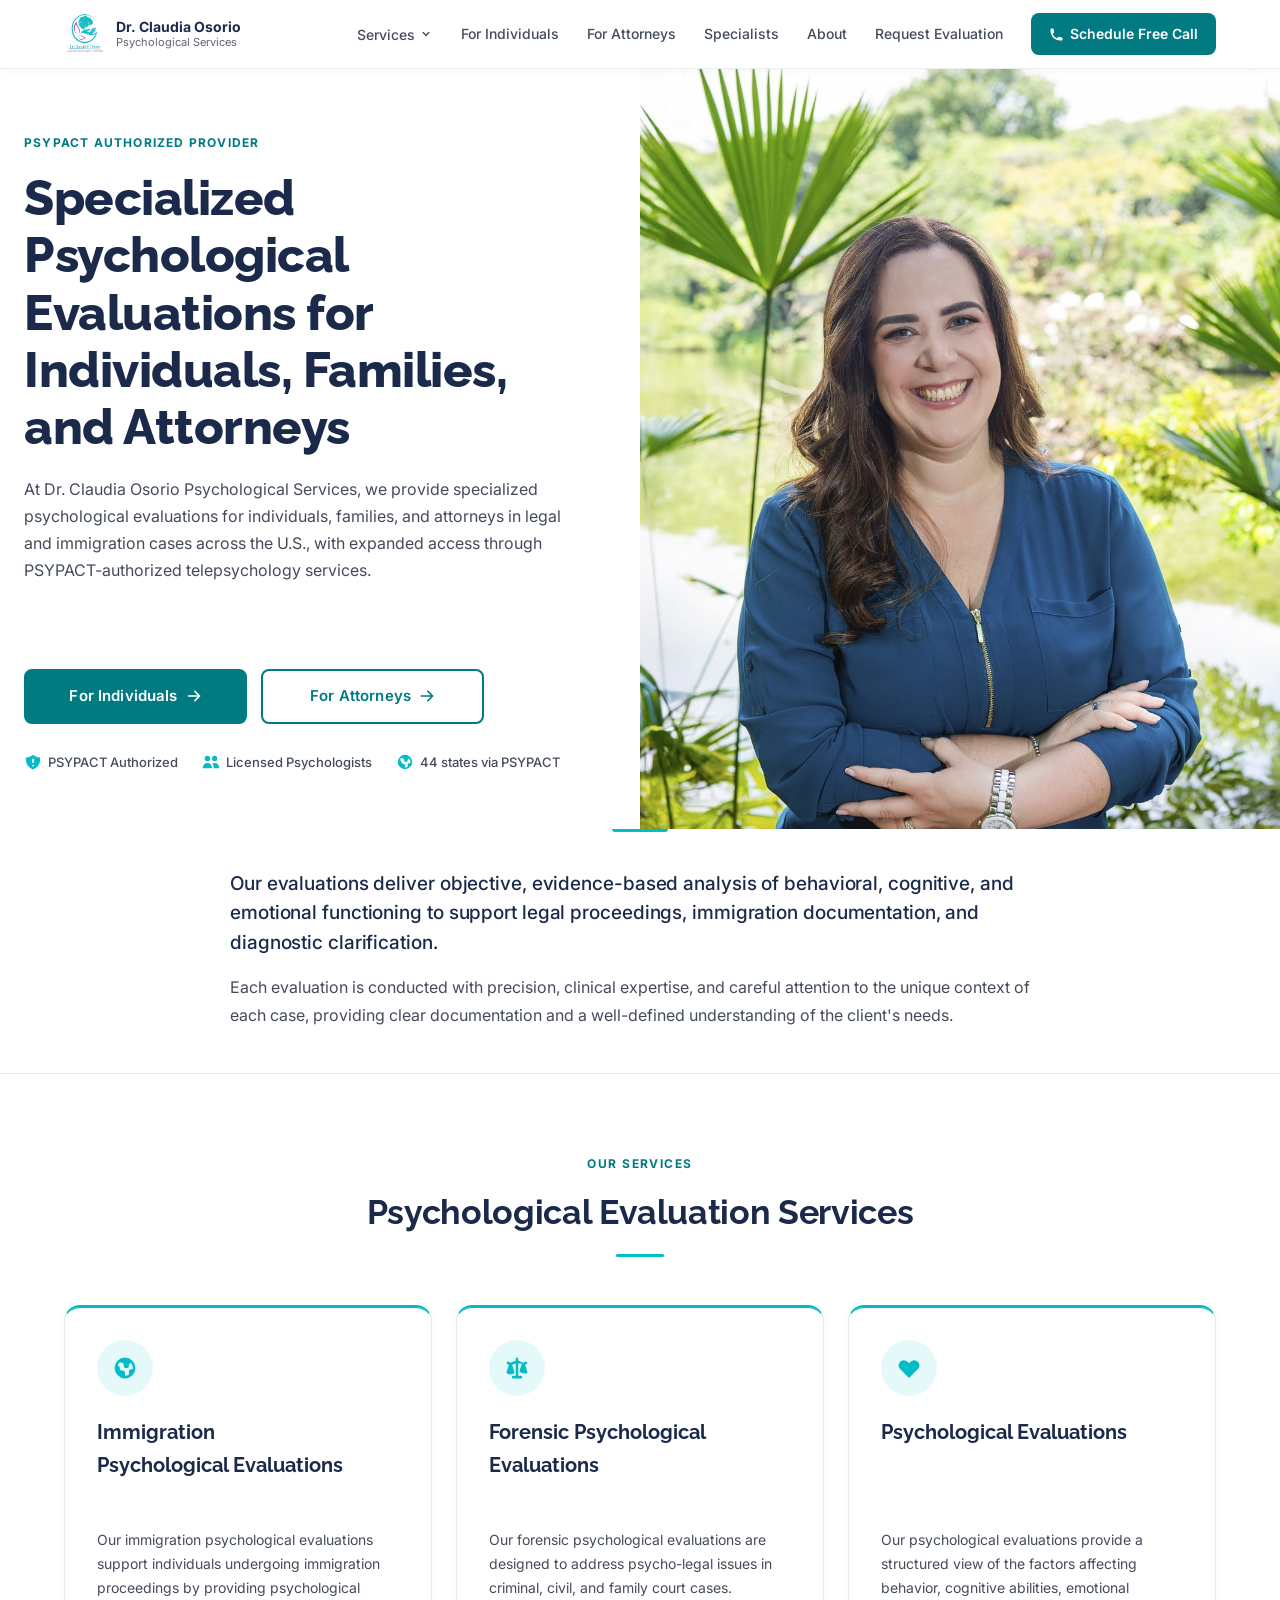
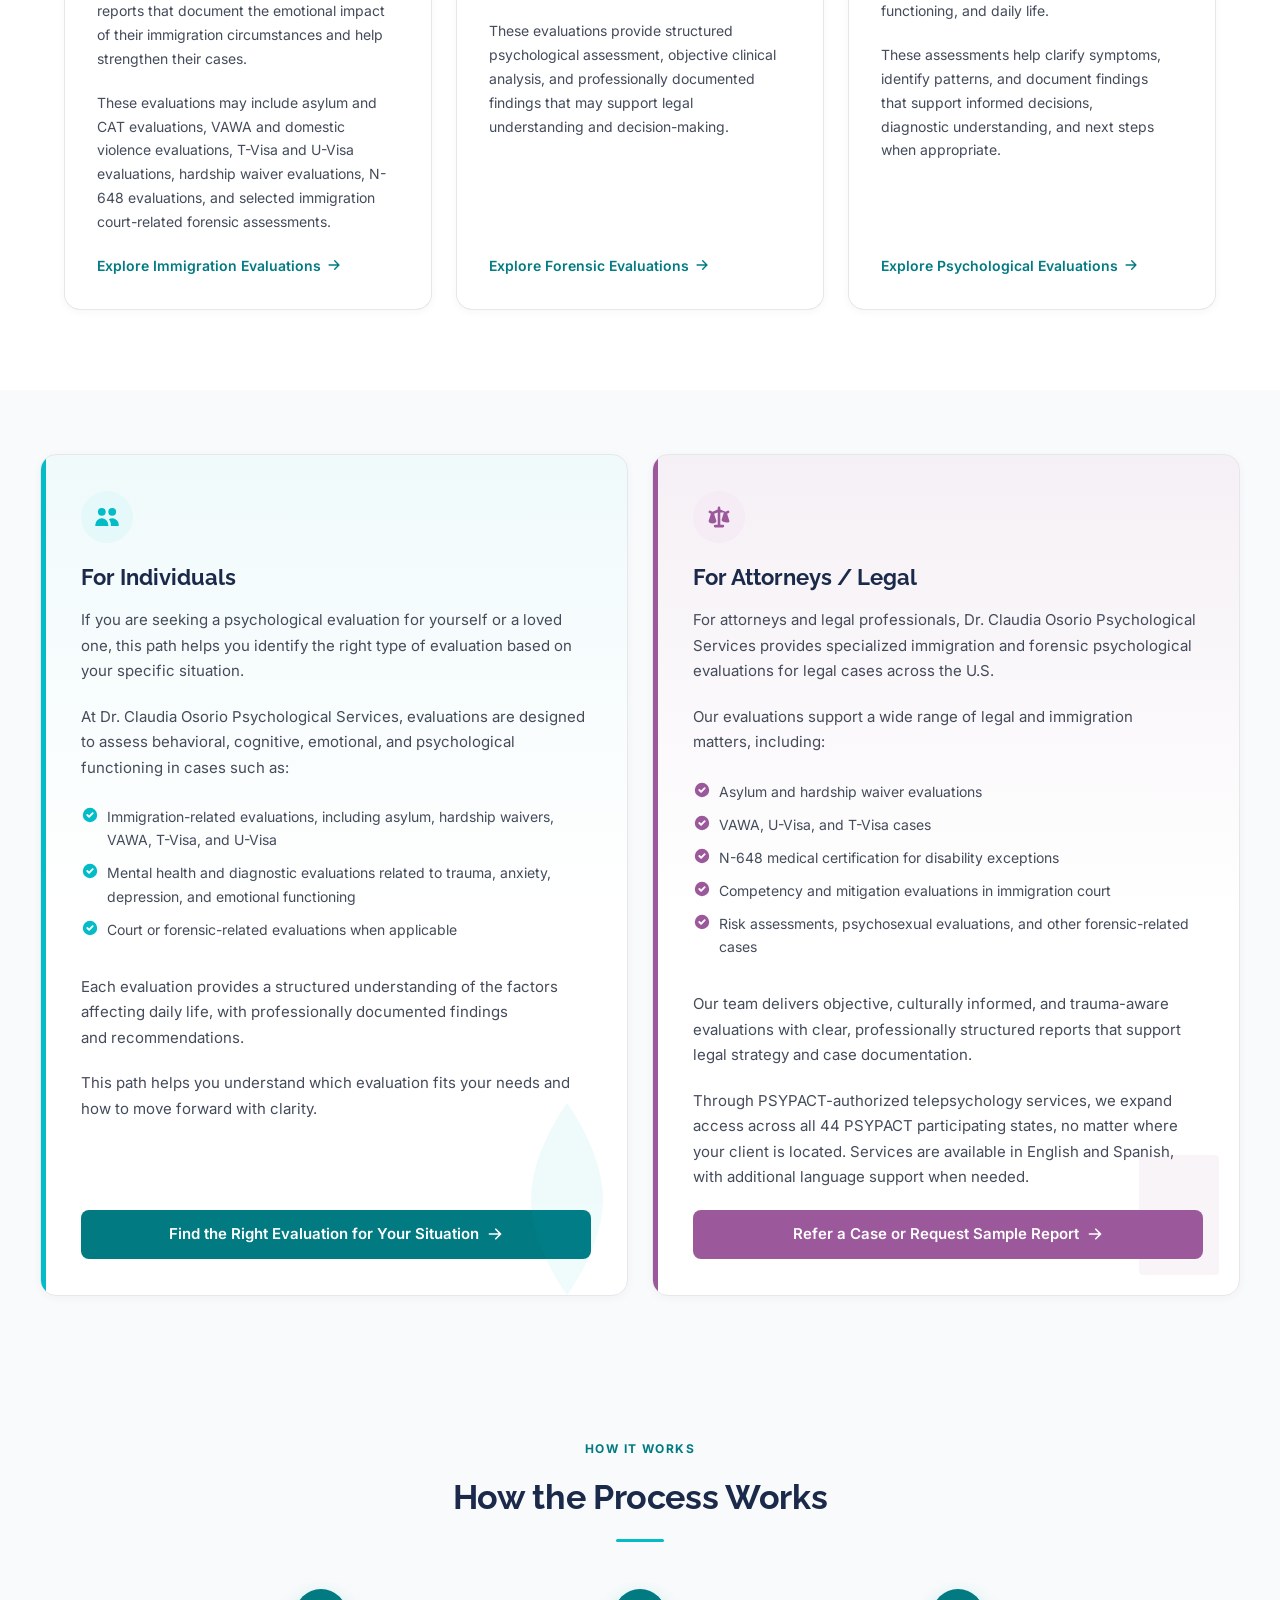
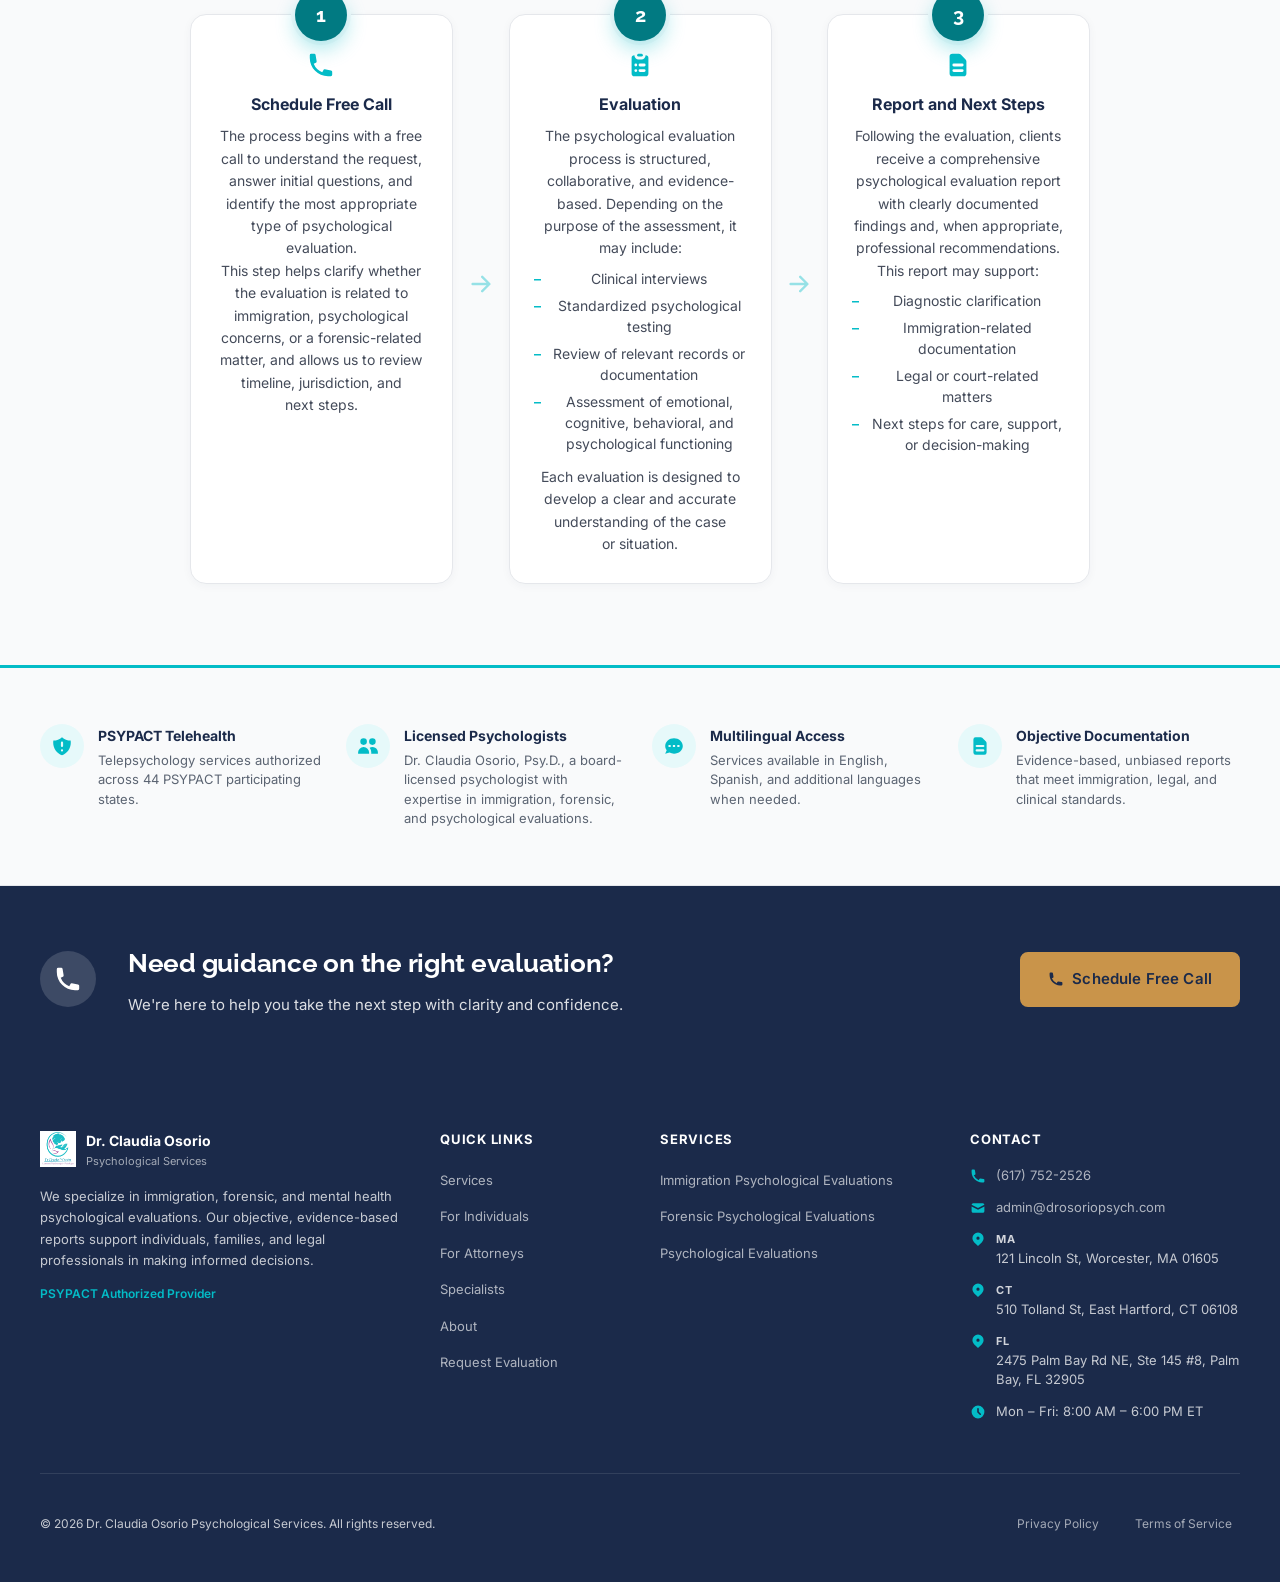
==== commit 4ca63f6f: "feat(session 7-C): harden PSYPACT map + fix Massachusetts data - Replace mouse events with pointer e" ====
--- a/index.html
+++ b/index.html
@@ -10,7 +10,7 @@
 
   <!-- Open Graph -->
   <meta property="og:title" content="Psychological Evaluations | Immigration &amp; Forensic | Dr. Claudia Osorio" />
-  <meta property="og:description" content="Immigration, forensic, and mental health psychological evaluations. PSYPACT authorized, 43 states via telehealth. Offices in MA, CT &amp; FL." />
+  <meta property="og:description" content="Immigration, forensic, and mental health psychological evaluations. PSYPACT authorized, 44 states via telehealth. Offices in MA, CT &amp; FL." />
   <meta property="og:url" content="https://psychevaluations.net/" />
   <meta property="og:type" content="website" />
   <meta property="og:site_name" content="Dr. Claudia Osorio Psychological Services" />
@@ -23,7 +23,7 @@
   <!-- Twitter / X Card -->
   <meta name="twitter:card" content="summary_large_image" />
   <meta name="twitter:title" content="Psychological Evaluations | Dr. Claudia Osorio" />
-  <meta name="twitter:description" content="Immigration, forensic &amp; mental health evaluations. PSYPACT authorized. MA, CT, FL + 43 states via telehealth." />
+  <meta name="twitter:description" content="Immigration, forensic &amp; mental health evaluations. PSYPACT authorized. MA, CT, FL + 44 states via telehealth." />
   <meta name="twitter:image" content="https://psychevaluations.net/images/optimized/dr-osorio-hero-c.jpg" />
 
   <!-- Favicon -->
@@ -36,7 +36,7 @@
   <link rel="preconnect" href="https://fonts.gstatic.com" crossorigin />
   <link rel="preload" as="image" href="images/optimized/dr-osorio-hero-c.jpg" />
   <link rel="stylesheet" href="https://fonts.googleapis.com/css2?family=Raleway:wght@400;500;600;700;800&amp;family=Inter:wght@400;500;600;700&amp;display=swap" />
-  <link rel="stylesheet" href="css/styles.css?v=24" />
+  <link rel="stylesheet" href="css/styles.css?v=29" />
 
   <!-- Structured Data: LocalBusiness + Person + WebSite + FAQPage -->
   <script type="application/ld+json">
@@ -44,7 +44,7 @@
     "@context": "https://schema.org",
     "@graph": [
       {
-        "@type": ["MedicalBusiness", "PsychologicalTreatment"],
+        "@type": "MedicalBusiness",
         "@id": "https://psychevaluations.net/#organization",
         "name": "Dr. Claudia Osorio Psychological Services",
         "alternateName": "psychevaluations.net",
@@ -56,7 +56,12 @@
         "image": "https://psychevaluations.net/images/optimized/dr-osorio-hero-c.jpg",
         "telephone": "+16177522526",
         "email": "admin@drosoriopsych.com",
-        "description": "Licensed psychologist providing immigration psychological evaluations, forensic psychological evaluations, and mental health evaluations in Massachusetts, Connecticut, and Florida, and via PSYPACT telehealth across 43 participating states.",
+        "description": "Licensed psychologist providing immigration psychological evaluations, forensic psychological evaluations, and mental health evaluations in Massachusetts, Connecticut, and Florida, and via PSYPACT telehealth across 44 participating states.",
+        "medicalSpecialty": [
+          "https://schema.org/MentalHealth",
+          "Forensic Psychology",
+          "Immigration Psychological Evaluation"
+        ],
         "availableLanguage": [
           { "@type": "Language", "name": "English" },
           { "@type": "Language", "name": "Spanish" }
@@ -66,6 +71,7 @@
           "credentialCategory": "PSYPACT Authorized Provider",
           "recognizedBy": {
             "@type": "Organization",
+            "@id": "https://psypact.org",
             "name": "Psychology Interjurisdictional Compact (PSYPACT)",
             "url": "https://psypact.org"
           }
@@ -88,12 +94,6 @@
           { "@id": "https://psychevaluations.net/#location-worcester" },
           { "@id": "https://psychevaluations.net/#location-east-hartford" },
           { "@id": "https://psychevaluations.net/#location-palm-bay" }
-        ],
-        "sameAs": [
-          "TODO: Psychology Today profile URL",
-          "TODO: LinkedIn URL",
-          "TODO: PSYPACT directory listing URL",
-          "TODO: NPI Registry URL"
         ]
       },
       {
@@ -112,14 +112,14 @@
           "postalCode": "01605",
           "addressCountry": "US"
         },
-        "geo": { "@type": "GeoCoordinates", "latitude": "TODO", "longitude": "TODO" },
+        "geo": { "@type": "GeoCoordinates", "latitude": 42.2771183, "longitude": -71.7946936 },
         "openingHoursSpecification": [{
           "@type": "OpeningHoursSpecification",
           "dayOfWeek": ["Monday","Tuesday","Wednesday","Thursday","Friday"],
           "opens": "08:00",
           "closes": "18:00"
         }],
-        "hasMap": "TODO: Google Maps URL Worcester"
+        "hasMap": "https://www.google.com/maps/search/?api=1&query=42.2771183,-71.7946936"
       },
       {
         "@type": "LocalBusiness",
@@ -137,14 +137,14 @@
           "postalCode": "06108",
           "addressCountry": "US"
         },
-        "geo": { "@type": "GeoCoordinates", "latitude": "TODO", "longitude": "TODO" },
+        "geo": { "@type": "GeoCoordinates", "latitude": 41.7822451, "longitude": -72.6125769 },
         "openingHoursSpecification": [{
           "@type": "OpeningHoursSpecification",
           "dayOfWeek": ["Monday","Tuesday","Wednesday","Thursday","Friday"],
           "opens": "08:00",
           "closes": "18:00"
         }],
-        "hasMap": "TODO: Google Maps URL East Hartford"
+        "hasMap": "https://www.google.com/maps/search/?api=1&query=41.7822451,-72.6125769"
       },
       {
         "@type": "LocalBusiness",
@@ -162,24 +162,25 @@
           "postalCode": "32905",
           "addressCountry": "US"
         },
-        "geo": { "@type": "GeoCoordinates", "latitude": "TODO", "longitude": "TODO" },
+        "geo": { "@type": "GeoCoordinates", "latitude": 28.0348370, "longitude": -80.6031460 },
         "openingHoursSpecification": [{
           "@type": "OpeningHoursSpecification",
           "dayOfWeek": ["Monday","Tuesday","Wednesday","Thursday","Friday"],
           "opens": "08:00",
           "closes": "18:00"
         }],
-        "hasMap": "TODO: Google Maps URL Palm Bay"
+        "hasMap": "https://www.google.com/maps/search/?api=1&query=28.0348370,-80.6031460"
       },
       {
         "@type": "WebSite",
         "@id": "https://psychevaluations.net/#website",
         "url": "https://psychevaluations.net/",
         "name": "Dr. Claudia Osorio Psychological Services",
-        "description": "Immigration, forensic, and mental health psychological evaluations. PSYPACT authorized for telehealth across 43 states.",
+        "description": "Immigration, forensic, and mental health psychological evaluations. PSYPACT authorized for telehealth across 44 states.",
         "publisher": { "@id": "https://psychevaluations.net/#organization" },
-        "inLanguage": ["en", "es"],
-        "dateModified": "2026-06-07"
+        "inLanguage": "en",
+        "datePublished": "2026-06-07",
+        "dateModified": "2026-06-17"
       },
       {
         "@type": "Person",
@@ -196,36 +197,37 @@
           { "@type": "Language", "name": "English" },
           { "@type": "Language", "name": "Spanish" }
         ],
+        "knowsAbout": [
+          { "@type": "MedicalSpecialty", "name": "Immigration Psychological Evaluation" },
+          { "@type": "MedicalSpecialty", "name": "Forensic Psychology" },
+          { "@type": "MedicalSpecialty", "name": "PSYPACT Telehealth" }
+        ],
         "hasCredential": [
           {
             "@type": "EducationalOccupationalCredential",
             "credentialCategory": "PSYPACT Authorized Provider",
-            "recognizedBy": { "@type": "Organization", "name": "PSYPACT", "url": "https://psypact.org" }
+            "recognizedBy": {
+              "@type": "Organization",
+              "@id": "https://psypact.org",
+              "name": "Psychology Interjurisdictional Compact (PSYPACT)",
+              "url": "https://psypact.org"
+            }
           },
           {
             "@type": "EducationalOccupationalCredential",
             "credentialCategory": "license",
-            "recognizedBy": { "@type": "Organization", "name": "Massachusetts Board of Registration of Psychologists" },
-            "identifier": "TODO: MA license number"
+            "recognizedBy": { "@type": "Organization", "name": "Massachusetts Board of Registration of Psychologists" }
           },
           {
             "@type": "EducationalOccupationalCredential",
             "credentialCategory": "license",
-            "recognizedBy": { "@type": "Organization", "name": "Connecticut Department of Public Health, Psychology" },
-            "identifier": "TODO: CT license number"
+            "recognizedBy": { "@type": "Organization", "name": "Connecticut Department of Public Health, Psychology" }
           },
           {
             "@type": "EducationalOccupationalCredential",
             "credentialCategory": "license",
-            "recognizedBy": { "@type": "Organization", "name": "Florida Department of Health, Psychology" },
-            "identifier": "TODO: FL license number"
+            "recognizedBy": { "@type": "Organization", "name": "Florida Department of Health, Psychology" }
           }
-        ],
-        "sameAs": [
-          "TODO: Psychology Today profile URL",
-          "TODO: LinkedIn profile URL",
-          "TODO: PSYPACT directory entry URL",
-          "TODO: NPI Registry URL"
         ]
       },
       {
@@ -245,7 +247,7 @@
             "name": "Does Dr. Osorio provide immigration evaluations via telehealth?",
             "acceptedAnswer": {
               "@type": "Answer",
-              "text": "Yes. Dr. Claudia Osorio is a PSYPACT-authorized provider, which allows her to conduct psychological evaluations via telehealth for clients in any of the 43 PSYPACT participating states without requiring a separate license in each state. In-person appointments are also available at offices in Worcester, MA; East Hartford, CT; and Palm Bay, FL."
+              "text": "Yes. Dr. Claudia Osorio is a PSYPACT-authorized provider, which allows her to conduct psychological evaluations via telehealth for clients in any of the 44 PSYPACT participating states without requiring a separate license in each state. In-person appointments are also available at offices in Worcester, MA; East Hartford, CT; and Palm Bay, FL."
             }
           },
           {
@@ -362,7 +364,7 @@
       </div>
       <div class="hero__badge" role="listitem">
         <svg xmlns="http://www.w3.org/2000/svg" width="18" height="18" viewBox="0 0 20 20" fill="currentColor" aria-hidden="true"><path fill-rule="evenodd" d="M10 18a8 8 0 100-16 8 8 0 000 16zM4.332 8.027a6.012 6.012 0 011.912-2.706C6.512 5.73 6.974 6 7.5 6A1.5 1.5 0 019 7.5V8a2 2 0 004 0 2 2 0 011.523-1.943A5.977 5.977 0 0116 10c0 .34-.028.675-.083 1H15a2 2 0 00-2 2v2.197A5.973 5.973 0 0110 16v-2a2 2 0 00-2-2 2 2 0 01-2-2 2 2 0 00-1.668-1.973z" clip-rule="evenodd"/></svg>
-        43 States via PSYPACT
+        44 states via PSYPACT
       </div>
     </div>
   </div>
@@ -484,7 +486,7 @@
         <li>Risk assessments, psychosexual evaluations, and other forensic-related cases</li>
       </ul>
       <p class="path-card__body">Our team delivers objective, culturally informed, and trauma-aware evaluations with clear, professionally structured reports that support legal strategy and case documentation.</p>
-      <p class="path-card__body">Through PSYPACT-authorized telepsychology services, we expand access across all 43 PSYPACT participating states, no matter where your client is located. Services are available in English and Spanish, with additional language support when needed.</p>
+      <p class="path-card__body">Through PSYPACT-authorized telepsychology services, we expand access across all 44 PSYPACT participating states, no matter where your client is located. Services are available in English and Spanish, with additional language support when needed.</p>
       <a href="for-attorneys.html" class="path-card__cta">
         Refer a Case or Request Sample Report
         <svg xmlns="http://www.w3.org/2000/svg" width="16" height="16" viewBox="0 0 20 20" fill="currentColor" aria-hidden="true"><path fill-rule="evenodd" d="M10.293 3.293a1 1 0 011.414 0l6 6a1 1 0 010 1.414l-6 6a1 1 0 01-1.414-1.414L14.586 11H3a1 1 0 110-2h11.586l-4.293-4.293a1 1 0 010-1.414z" clip-rule="evenodd"/></svg>
@@ -564,7 +566,7 @@
       </div>
       <div>
         <div class="trust-item__title">PSYPACT Telehealth</div>
-        <div class="trust-item__body">Telepsychology services authorized across <a href="https://psypact.org" rel="noopener" class="trust-item__link">43 PSYPACT participating states</a>.</div>
+        <div class="trust-item__body">Telepsychology services authorized across <a href="https://psypact.org" rel="noopener" class="trust-item__link">44 PSYPACT participating states</a>.</div>
       </div>
     </div>
 
@@ -696,8 +698,8 @@
   <div class="footer__bottom">
     <p class="footer__copy">&copy; 2026 Dr. Claudia Osorio Psychological Services. All rights reserved.</p>
     <nav class="footer__legal" aria-label="Legal links">
-      <a href="#">Privacy Policy</a>
-      <a href="#">Terms of Service</a>
+      <a href="privacy-policy.html">Privacy Policy</a>
+      <a href="terms-of-service.html">Terms of Service</a>
     </nav>
   </div>
 </footer>
--- a/css/styles.css
+++ b/css/styles.css
@@ -24,6 +24,11 @@
   --pink-light:  #F5ECF5;
   --pink-pale:   #F5F0F5;  /* path-card gradient stop, lighter than --pink-light */
   --pink-accent: #9b589b;
+  /* PSYPACT brand blue, sampled from the official logo (R=79 G=118 B=195).
+     Used only to mark PSYPACT-Effective surfaces (map states, legend swatch)
+     so the visual cue ties back to the logo a visitor recognizes. */
+  --psypact-blue:      #4F76C3;
+  --psypact-blue-pale: #DCE4F3;
   --text-dark:   #1A1A2E;
   --text-mid:    #444B5A;
   --text-light:  #5B6472;  /* darkened from #6B7280 (4.64:1) to ~5.7:1 on bg-light for AA margin */
@@ -1090,6 +1095,14 @@
   border-radius: var(--radius-lg);
   border: 1px solid var(--border);
   padding: 36px;
+  /* Same hover-lift as .process__step for consistent affordance across
+     informational cards. */
+  transition: box-shadow 0.22s ease, transform 0.22s ease;
+  will-change: transform;
+}
+.who-for__card:hover {
+  transform: translateY(-3px);
+  box-shadow: 0 18px 36px rgba(27, 42, 74, 0.10);
 }
 .who-for__card--individuals { border-top: 4px solid var(--teal); }
 .who-for__card--attorneys   { border-top: 4px solid var(--pink-accent); }
@@ -1220,6 +1233,130 @@
   background-image: url("data:image/svg+xml,%3Csvg xmlns='http://www.w3.org/2000/svg' viewBox='0 0 20 20' fill='%2303bcc7'%3E%3Cpath fill-rule='evenodd' d='M10 18a8 8 0 100-16 8 8 0 000 16zm3.707-9.293a1 1 0 00-1.414-1.414L9 10.586 7.707 9.293a1 1 0 00-1.414 1.414l2 2a1 1 0 001.414 0l4-4z' clip-rule='evenodd'/%3E%3C/svg%3E");
   background-size: contain;
   background-repeat: no-repeat;
+}
+
+/* ============================================
+   EVALUATION TYPES (per-USCIS-form deep dives)
+   Five article cards stacked vertically. Each has an H3, a 2-3 sentence
+   description, and form-tag chips (Form I-589, I-360, etc.). The vertical
+   stack is deliberate: each article gets full width to breathe, scan
+   easily, and serve as a citable passage for AI search engines.
+   ============================================ */
+.eval-types {
+  padding: var(--section-pad);
+  background: var(--bg-light);
+}
+.eval-types__list {
+  max-width: 880px;
+  margin: 32px auto 0;
+  display: flex;
+  flex-direction: column;
+  gap: 20px;
+}
+.eval-types__article {
+  background: var(--white);
+  border: 1px solid var(--border);
+  border-radius: var(--radius-lg);
+  padding: 28px 32px;
+  box-shadow: 0 2px 8px rgba(27, 42, 74, 0.04);
+  transition: box-shadow 0.22s ease, transform 0.22s ease;
+  will-change: transform;
+}
+.eval-types__article:hover {
+  transform: translateY(-3px);
+  box-shadow: 0 18px 36px rgba(27, 42, 74, 0.10);
+}
+.eval-types__title {
+  font-family: var(--font-serif);
+  font-size: clamp(18px, 1.8vw, 21px);
+  font-weight: 700;
+  color: var(--navy);
+  margin-bottom: 12px;
+  line-height: 1.35;
+}
+.eval-types__body {
+  font-size: 15px;
+  color: var(--text-mid);
+  line-height: 1.7;
+  margin-bottom: 14px;
+}
+.eval-types__forms {
+  display: flex;
+  flex-wrap: wrap;
+  gap: 8px;
+  margin: 0;
+}
+.eval-types__form-tag {
+  font-size: 12px;
+  font-weight: 600;
+  color: var(--teal-button);
+  background: var(--teal-light);
+  border-radius: 999px;
+  padding: 4px 12px;
+  white-space: nowrap;
+  letter-spacing: 0.02em;
+}
+
+/* ============================================
+   LEGAL ARTICLE (Privacy Policy, Terms of Service)
+   Constrained max-width (720px) for comfortable reading line length.
+   No side-stripe borders, no glassmorphism — quiet typography only.
+   ============================================ */
+.legal-article {
+  padding: 64px 24px 96px;
+  background: var(--white);
+}
+.legal-article__inner {
+  max-width: 720px;
+  margin: 0 auto;
+}
+.legal-article__label {
+  font-size: 12px;
+  font-weight: 700;
+  text-transform: uppercase;
+  letter-spacing: 0.12em;
+  color: var(--teal-button);
+  margin: 0 0 12px;
+}
+.legal-article__title {
+  font-family: var(--font-serif);
+  font-size: clamp(28px, 4vw, 42px);
+  font-weight: 800;
+  color: var(--navy);
+  margin: 0 0 12px;
+  line-height: 1.15;
+  letter-spacing: -0.01em;
+}
+.legal-article__meta {
+  font-size: 14px;
+  color: var(--text-light);
+  margin: 0 0 32px;
+  font-style: italic;
+}
+/* Compound selector .legal-article p.legal-article__intro (specificity
+   0,2,1) outranks the .legal-article p body rule (0,1,1) declared below,
+   so the lead paragraph keeps its navy weight-500 instead of collapsing
+   to text-mid. */
+.legal-article p.legal-article__intro {
+  font-size: 18px;
+  line-height: 1.7;
+  color: var(--navy);
+  font-weight: 500;
+  margin: 0 0 36px;
+}
+.legal-article h2 {
+  font-family: var(--font-serif);
+  font-size: 22px;
+  font-weight: 700;
+  color: var(--navy);
+  margin: 36px 0 12px;
+  line-height: 1.3;
+}
+.legal-article p {
+  font-size: 16px;
+  line-height: 1.75;
+  color: var(--text-mid);
+  margin: 0 0 16px;
 }
 
 /* PSYPACT Section */
@@ -1266,13 +1403,16 @@
 /* PSYPACT badge: bordered chip with shield icon + provider label.
    Placeholder until the official PSYPACT logo image is integrated. */
 .psypact-badge {
-  display: inline-flex;
+  display: flex;
   align-items: center;
   gap: 16px;
   padding: 14px 22px;
   background: var(--white);
   border: 2px solid var(--teal-button);
   border-radius: 14px;
+  /* max-width fit-content lets margin: auto center a flex container
+     that otherwise stretches to the parent's full width. */
+  max-width: max-content;
   margin: 8px auto 28px;
   box-shadow: 0 2px 12px rgba(27, 42, 74, 0.06);
 }
@@ -1355,7 +1495,9 @@
   border: 1px solid var(--border);
   flex-shrink: 0;
 }
-.psypact-map__swatch--effective { background: var(--teal-pale); border-color: #b8dde0; }
+/* Swatch is the solid PSYPACT blue (the hover/active color of map states),
+   so the legend mirrors what the visitor sees on touch, not the resting fill. */
+.psypact-map__swatch--effective { background: var(--psypact-blue); border-color: var(--psypact-blue); }
 .psypact-map__swatch--not { background: #ECEEF1; border-color: #d0d4db; }
 
 /* Viewport relative for tooltip positioning. */
@@ -1384,15 +1526,18 @@
   stroke: var(--white);
   stroke-width: 0.6;
 }
-/* PSYPACT-effective states: teal-pale fill, deeper teal on hover/focus. */
-.psypact-map__state--effective { fill: var(--teal-pale); }
+/* PSYPACT-effective states use the PSYPACT brand blue so the map ties
+   back to the logo above. Pale fill at rest, full brand blue on hover/focus. */
+.psypact-map__state--effective { fill: var(--psypact-blue-pale); }
 .psypact-map__state--effective:hover,
-.psypact-map__state--effective:focus { fill: var(--teal-button); outline: none; }
+.psypact-map__state--effective:focus { fill: var(--psypact-blue); outline: none; }
+.psypact-map__state--effective:focus-visible { outline: 2px solid var(--navy); outline-offset: 1px; }
 
 /* Non-PSYPACT states: light gray, slightly darker on hover. */
 .psypact-map__state--not { fill: #ECEEF1; }
 .psypact-map__state--not:hover,
 .psypact-map__state--not:focus { fill: #d4d8df; outline: none; }
+.psypact-map__state--not:focus-visible { outline: 2px solid var(--navy); outline-offset: 1px; }
 
 /* DC circle uses the same state classes; ensure stroke visible. */
 .psypact-map__svg circle.psypact-map__state { stroke: var(--white); stroke-width: 1; }
@@ -1424,7 +1569,7 @@
   font-size: 14px;
   margin-bottom: 2px;
 }
-.psypact-map__tooltip-status { display: block; font-size: 12px; color: var(--teal); }
+.psypact-map__tooltip-status { display: block; font-size: 12px; color: var(--psypact-blue-pale); }
 .psypact-map__tooltip-status--not { color: rgba(255, 255, 255, 0.7); }
 
 .psypact-map__footnote {
@@ -1433,6 +1578,68 @@
   color: var(--text-light);
   margin: 20px auto 0;
   font-style: italic;
+}
+
+/* Bottom-right caption inside the map viewport. Names what the map is so
+   a visitor scanning the page understands the context without reading
+   the section header. */
+.psypact-map__attribution {
+  position: absolute;
+  bottom: 12px;
+  right: 16px;
+  font-size: 10px;
+  font-weight: 700;
+  letter-spacing: 0.12em;
+  text-transform: uppercase;
+  color: var(--text-light);
+  margin: 0;
+  pointer-events: none;
+}
+
+/* Alphabetical list of the 43 PSYPACT-Effective jurisdictions, shown
+   below the map as a textual companion. Grid auto-fit handles responsive
+   columns without media queries; long names like "Northern Mariana
+   Islands" stay on one line via the minmax 200px floor. */
+.psypact-states-list-wrap {
+  max-width: 1000px;
+  margin: 32px auto 0;
+  padding: 24px;
+  background: var(--bg-light);
+  border: 1px solid var(--border);
+  border-radius: var(--radius-lg);
+}
+.psypact-states-list-title {
+  text-align: center;
+  font-size: 13px;
+  font-weight: 700;
+  letter-spacing: 0.08em;
+  text-transform: uppercase;
+  color: var(--navy);
+  margin: 0 0 16px;
+}
+.psypact-states-list {
+  display: grid;
+  grid-template-columns: repeat(auto-fit, minmax(200px, 1fr));
+  gap: 4px 28px;
+  list-style: none;
+  padding: 0;
+  margin: 0;
+}
+.psypact-states-list li {
+  font-size: 14px;
+  color: var(--text-mid);
+  padding: 4px 0;
+  display: flex;
+  align-items: center;
+  gap: 8px;
+}
+.psypact-states-list li::before {
+  content: "";
+  width: 6px;
+  height: 6px;
+  border-radius: 50%;
+  background: var(--psypact-blue);
+  flex-shrink: 0;
 }
 
 /* Mobile: shrink legend gap, smaller tooltip, full-width svg already. */
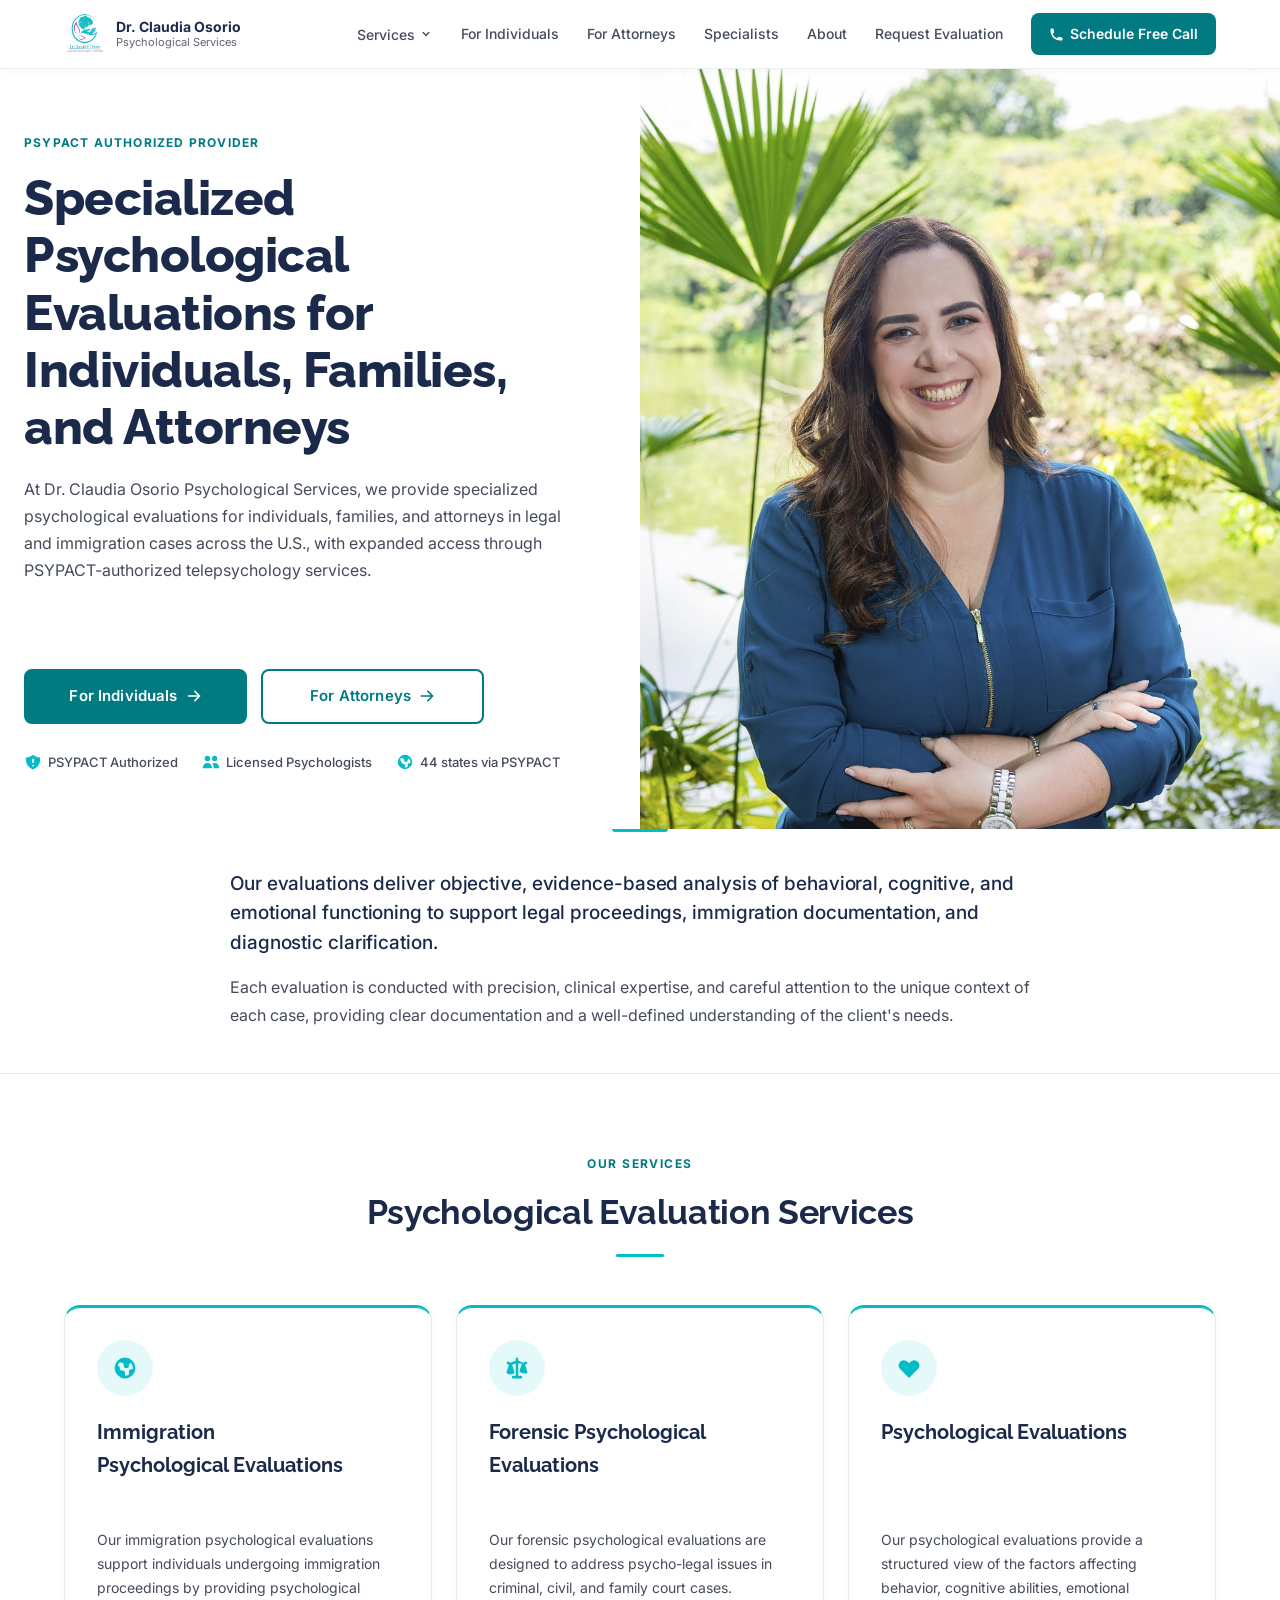
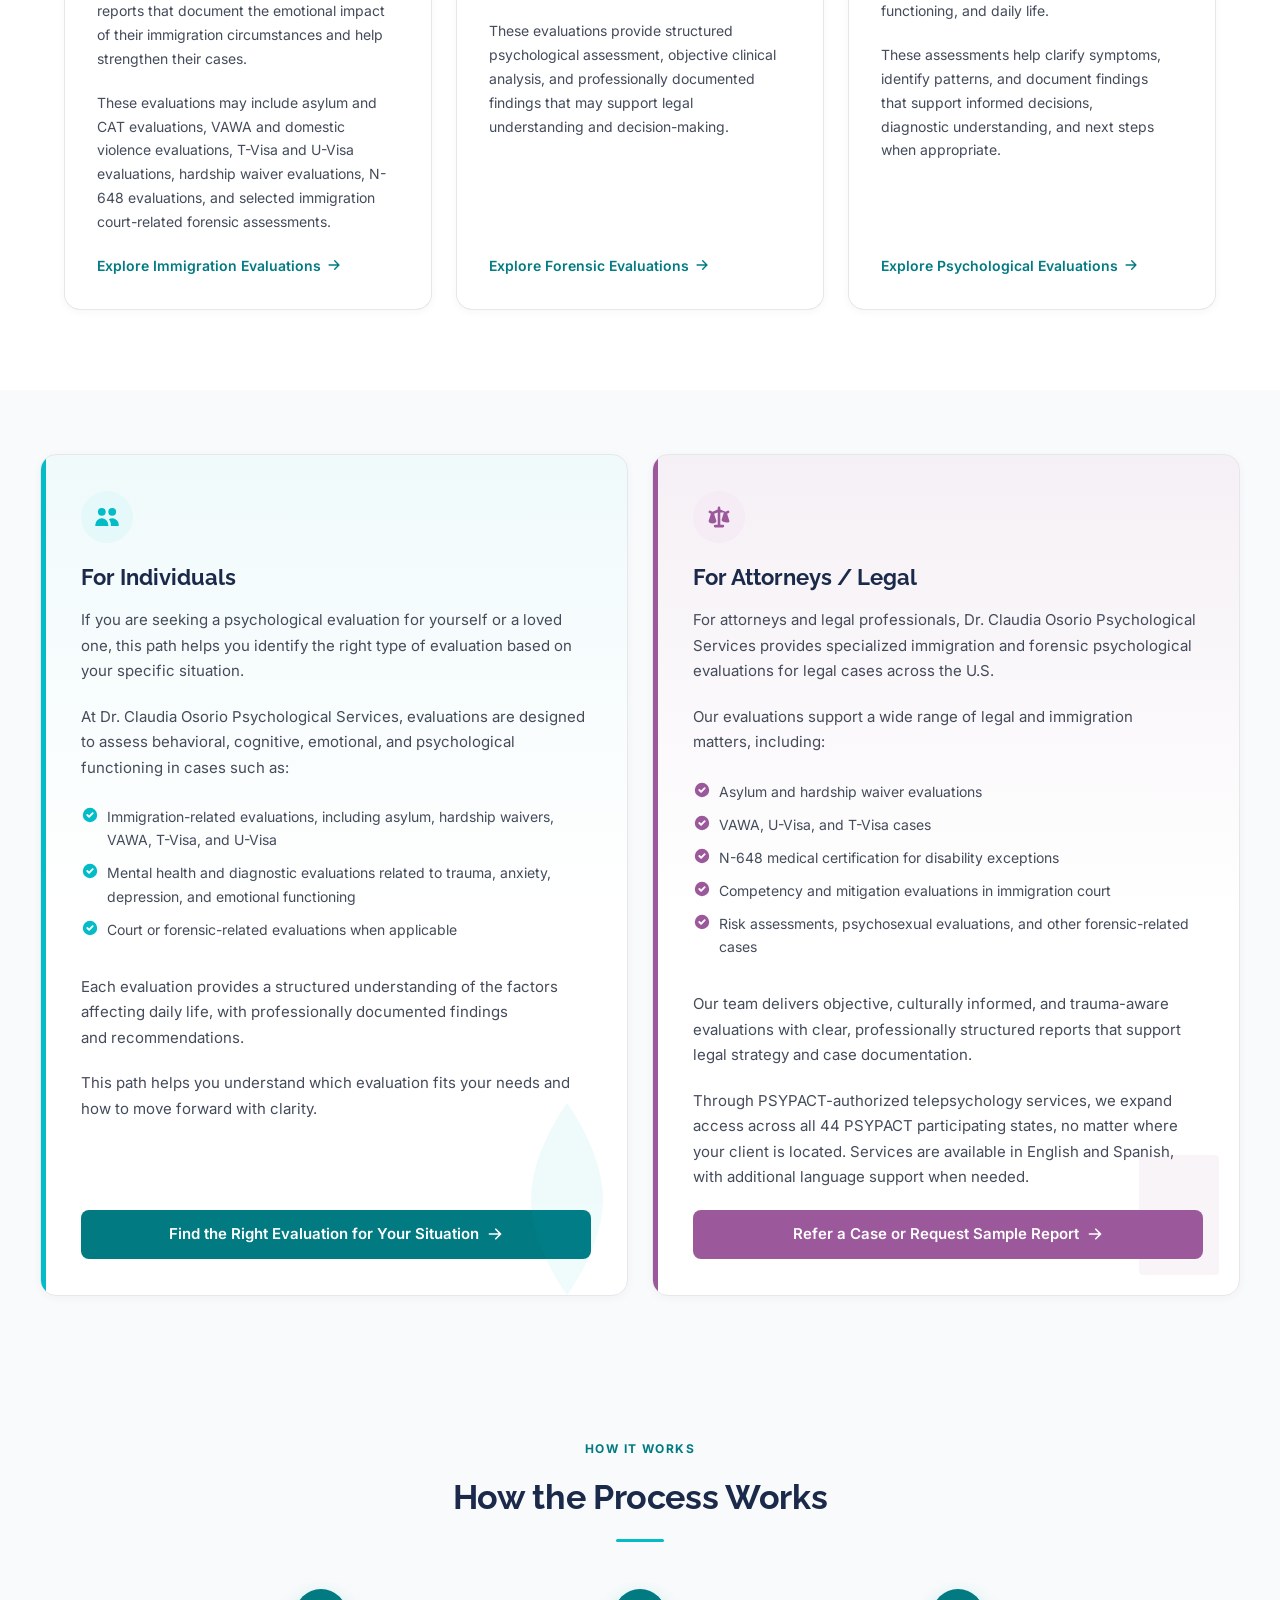
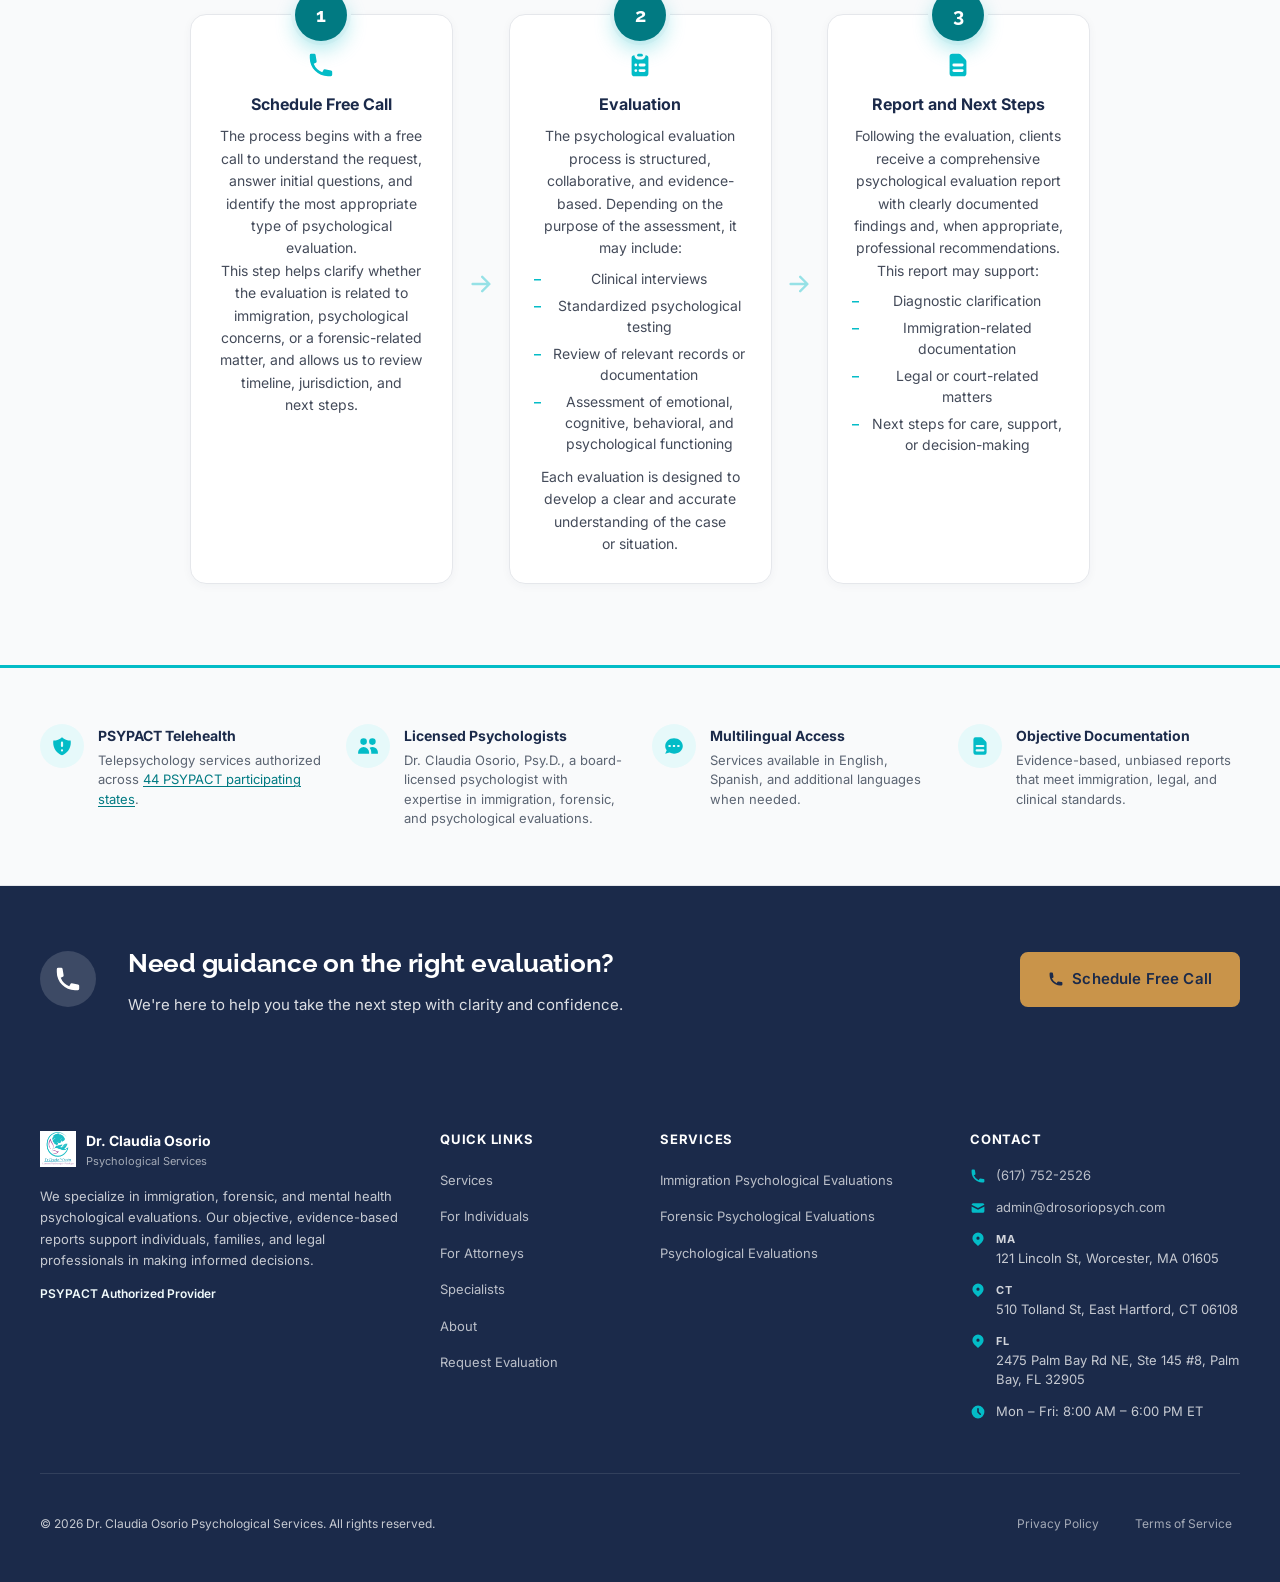
==== commit 38b32bdb: "fix(session 7): multi-angle audit fixes for index.html - P0: footer PSYPACT label contrast — teal→te" ====
--- a/index.html
+++ b/index.html
@@ -36,7 +36,8 @@
   <link rel="preconnect" href="https://fonts.gstatic.com" crossorigin />
   <link rel="preload" as="image" href="images/optimized/dr-osorio-hero-c.jpg" />
   <link rel="stylesheet" href="https://fonts.googleapis.com/css2?family=Raleway:wght@400;500;600;700;800&amp;family=Inter:wght@400;500;600;700&amp;display=swap" />
-  <link rel="stylesheet" href="css/styles.css?v=29" />
+  <link rel="stylesheet" href="css/styles.css?v=30" />
+  <noscript><style>.fade-in{opacity:1!important;transform:none!important}</style></noscript>
 
   <!-- Structured Data: LocalBusiness + Person + WebSite + FAQPage -->
   <script type="application/ld+json">
@@ -58,9 +59,9 @@
         "email": "admin@drosoriopsych.com",
         "description": "Licensed psychologist providing immigration psychological evaluations, forensic psychological evaluations, and mental health evaluations in Massachusetts, Connecticut, and Florida, and via PSYPACT telehealth across 44 participating states.",
         "medicalSpecialty": [
-          "https://schema.org/MentalHealth",
-          "Forensic Psychology",
-          "Immigration Psychological Evaluation"
+          { "@type": "MedicalSpecialty", "name": "Mental Health" },
+          { "@type": "MedicalSpecialty", "name": "Forensic Psychology" },
+          { "@type": "MedicalSpecialty", "name": "Immigration Psychological Evaluation" }
         ],
         "availableLanguage": [
           { "@type": "Language", "name": "English" },
@@ -566,7 +567,7 @@
       </div>
       <div>
         <div class="trust-item__title">PSYPACT Telehealth</div>
-        <div class="trust-item__body">Telepsychology services authorized across <a href="https://psypact.org" rel="noopener" class="trust-item__link">44 PSYPACT participating states</a>.</div>
+        <div class="trust-item__body">Telepsychology services authorized across <a href="https://psypact.org" rel="noopener noreferrer" class="trust-item__link">44 PSYPACT participating states</a>.</div>
       </div>
     </div>
 
--- a/css/styles.css
+++ b/css/styles.css
@@ -478,9 +478,6 @@
   bottom: 0;
   width: 5px;
 }
-.path-card__cta {
-  margin-top: auto;
-}
 .path-card--individuals {
   background: linear-gradient(180deg, var(--teal-pale) 0%, var(--white) 55%);
 }
@@ -543,6 +540,7 @@
 }
 
 .path-card__cta {
+  margin-top: auto;
   display: inline-flex;
   align-items: center;
   gap: 8px;
@@ -675,7 +673,6 @@
   font-weight: 700;
   color: var(--navy);
   margin-bottom: 12px;
-  min-height: 100px;
 }
 .service-card__body {
   font-size: 14px;
@@ -832,6 +829,12 @@
   color: var(--text-light);
   line-height: 1.5;
 }
+.trust-item__link {
+  color: var(--teal-button);
+  text-decoration: underline;
+  text-underline-offset: 2px;
+}
+.trust-item__link:hover { color: var(--teal-button-hover); }
 
 /* ============================================
    CTA BANNER
@@ -923,7 +926,7 @@
 }
 .footer__psypact {
   font-size: 12px;
-  color: var(--teal);
+  color: var(--teal-pale);
   font-weight: 600;
 }
 .footer__col-title {
@@ -937,7 +940,7 @@
 .footer__links { display: flex; flex-direction: column; gap: 10px; }
 .footer__link {
   font-size: 13px;
-  color: rgba(255,255,255,0.65);
+  color: rgba(255,255,255,0.70);
   transition: color 0.2s;
 }
 .footer__link:hover { color: var(--teal); }
@@ -2050,6 +2053,7 @@
   .hero__actions .btn {
     justify-content: center;
   }
+  .service-card__title { min-height: 100px; }
 }
 
 @media (max-width: 480px) {
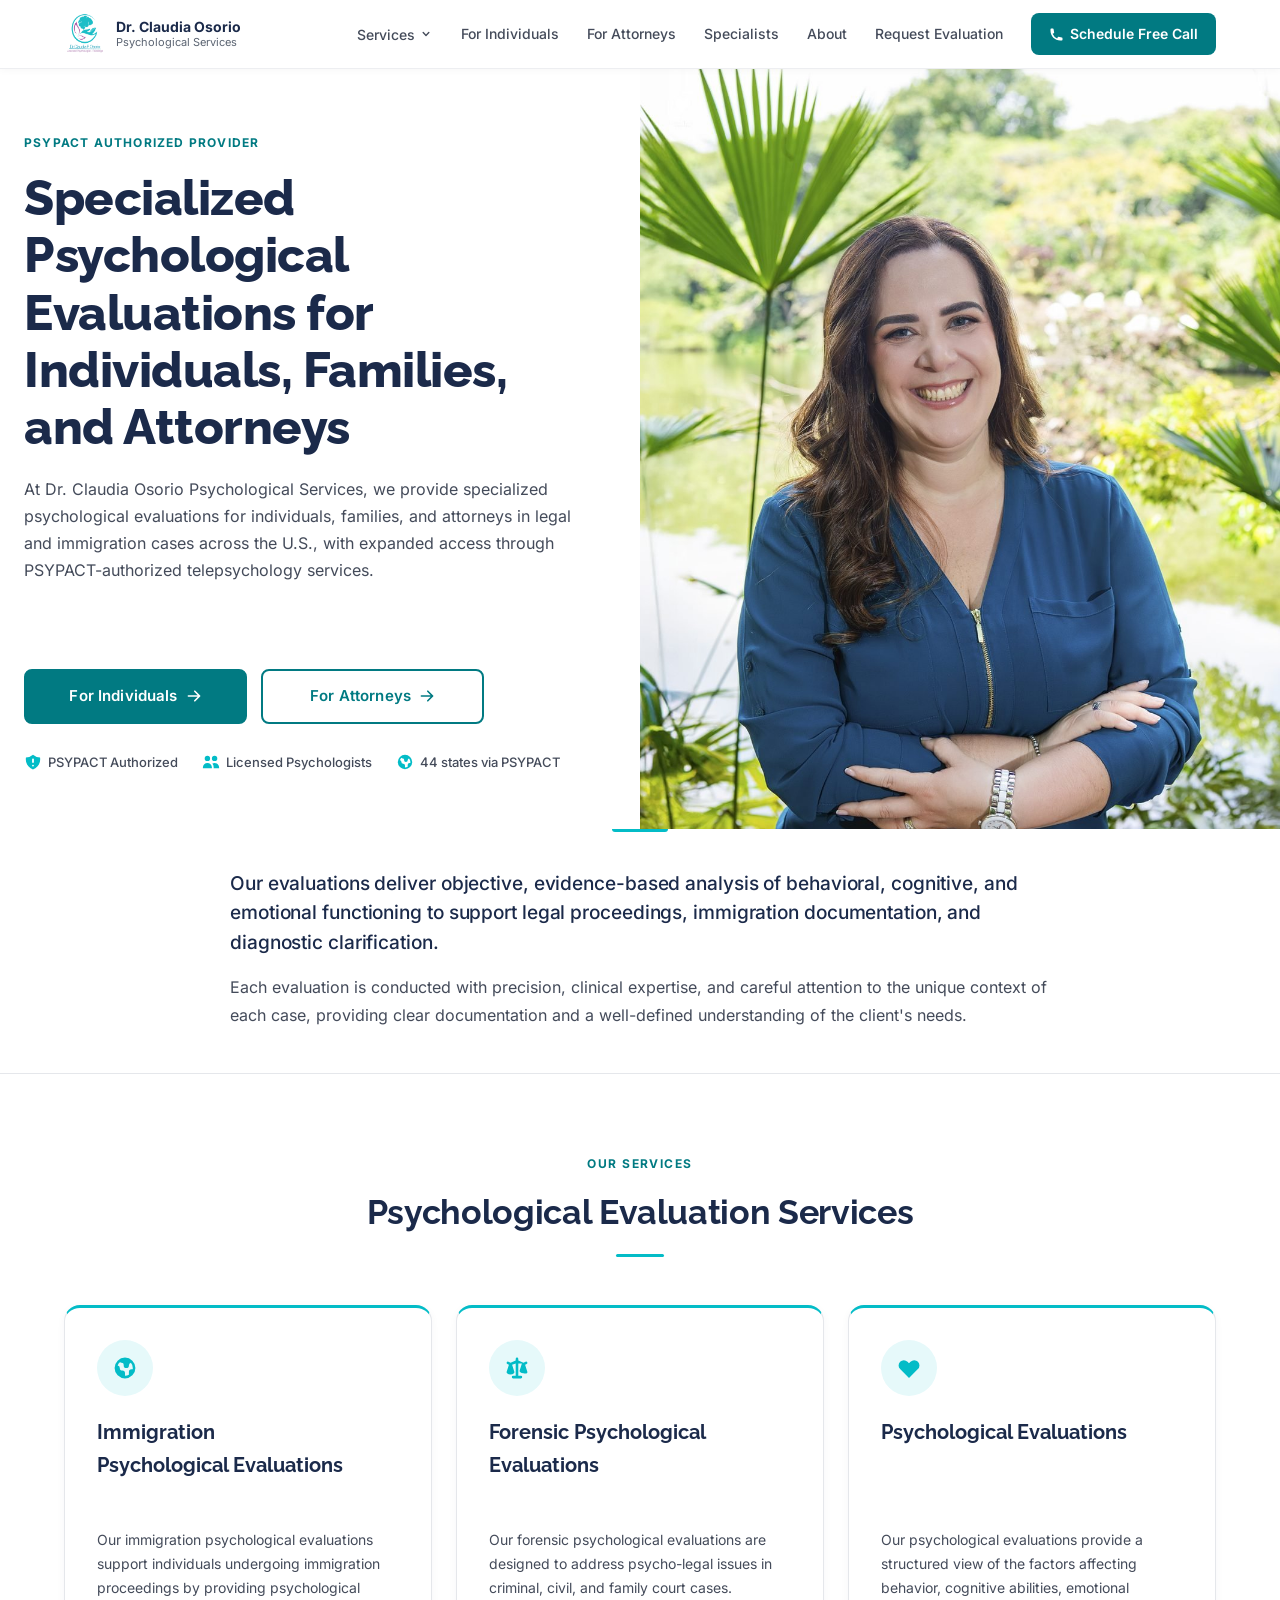
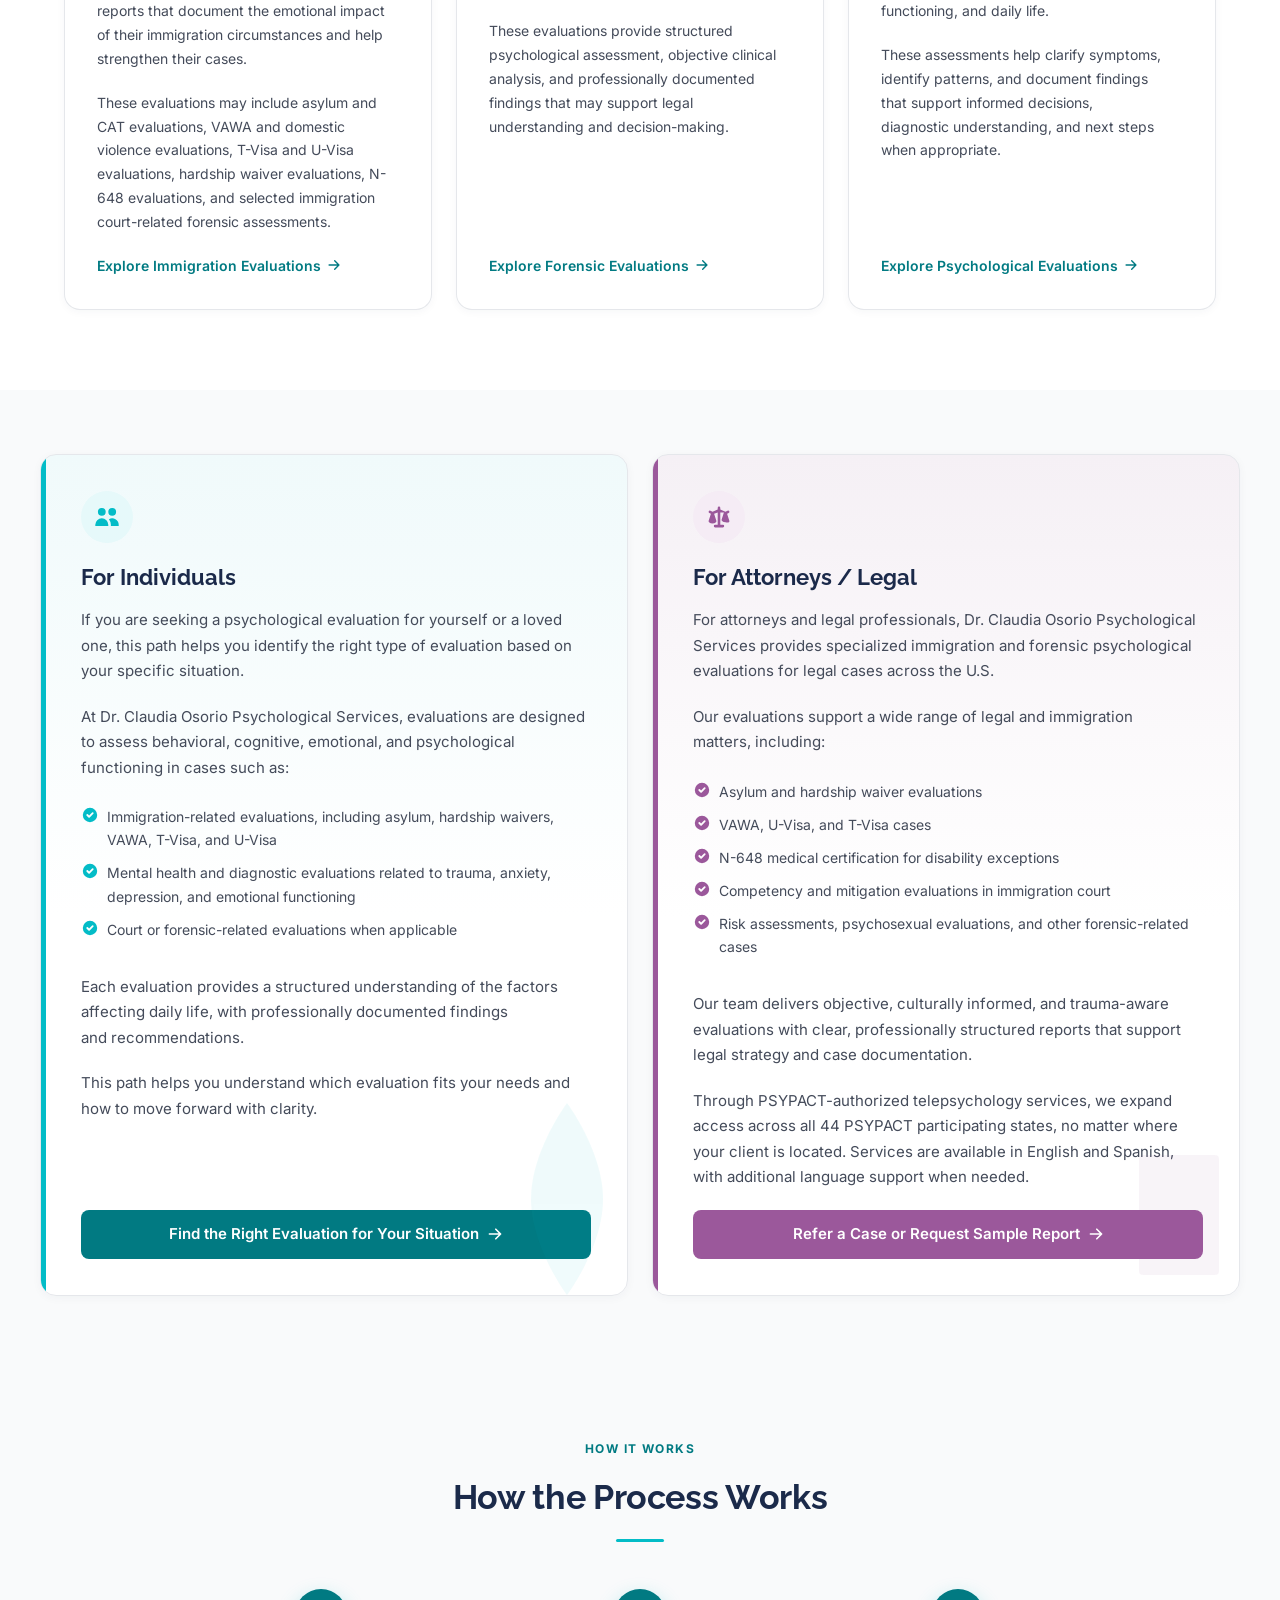
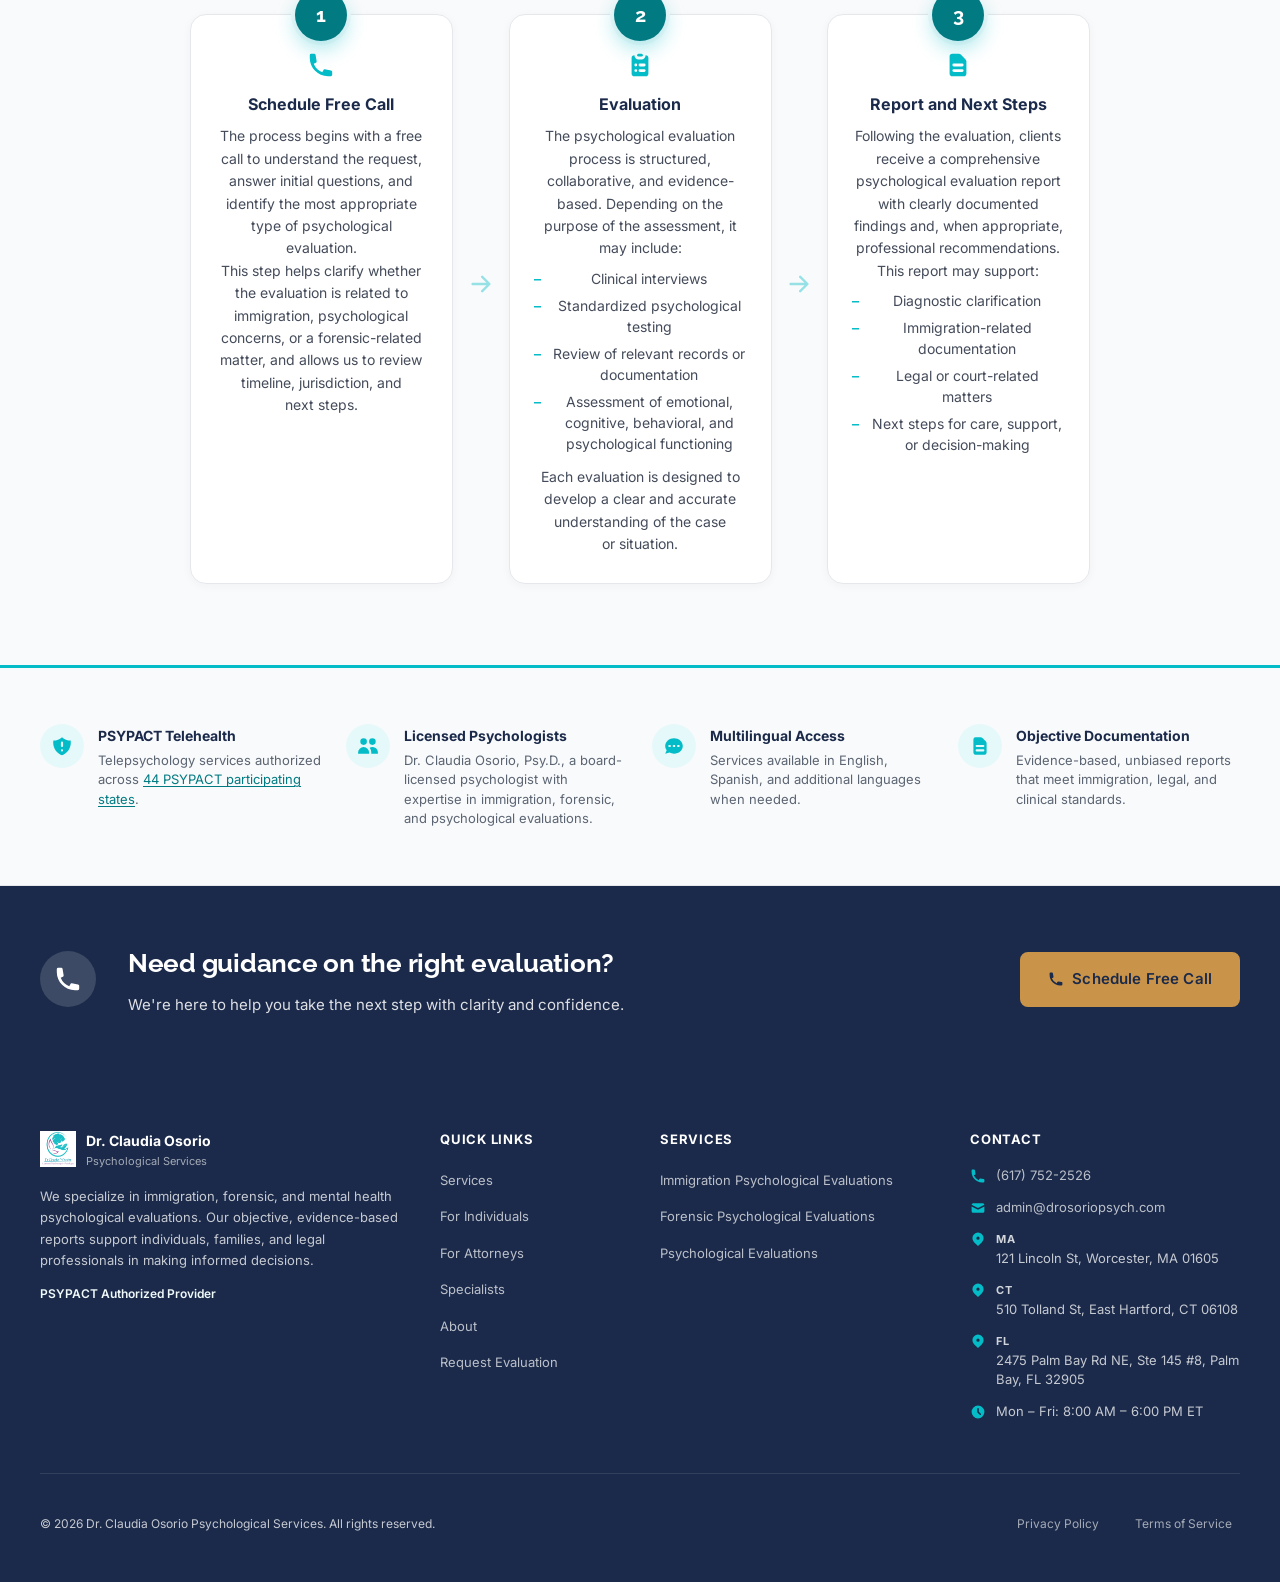
==== commit 626fde11: "harden(session 7): pre-production security + self-hosted fonts Self-host 9 WOFF2 fonts (Raleway 400-" ====
--- a/index.html
+++ b/index.html
@@ -32,11 +32,8 @@
   <link rel="apple-touch-icon" href="/apple-touch-icon.png" />
 
   <!-- Performance -->
-  <link rel="preconnect" href="https://fonts.googleapis.com" />
-  <link rel="preconnect" href="https://fonts.gstatic.com" crossorigin />
-  <link rel="preload" as="image" href="images/optimized/dr-osorio-hero-c.jpg" />
-  <link rel="stylesheet" href="https://fonts.googleapis.com/css2?family=Raleway:wght@400;500;600;700;800&amp;family=Inter:wght@400;500;600;700&amp;display=swap" />
-  <link rel="stylesheet" href="css/styles.css?v=30" />
+  <link rel="preload" as="image" href="images/optimized/dr-osorio-hero-c.jpg" fetchpriority="high" />
+  <link rel="stylesheet" href="css/styles.css?v=31" />
   <noscript><style>.fade-in{opacity:1!important;transform:none!important}</style></noscript>
 
   <!-- Structured Data: LocalBusiness + Person + WebSite + FAQPage -->
--- a/css/styles.css
+++ b/css/styles.css
@@ -3,8 +3,16 @@
    Main Stylesheet
    ============================================ */
 
-/* Fonts loaded via <link rel="preconnect"> + <link rel="stylesheet"> in each
-   page's <head> for a shorter critical path. CSS @import was render-blocking. */
+/* Self-hosted fonts — eliminates Google Fonts CDN dependency for privacy + SRI. */
+@font-face { font-family: 'Raleway'; font-style: normal; font-weight: 400; font-display: swap; src: url('../fonts/raleway-400.woff2') format('woff2'); }
+@font-face { font-family: 'Raleway'; font-style: normal; font-weight: 500; font-display: swap; src: url('../fonts/raleway-500.woff2') format('woff2'); }
+@font-face { font-family: 'Raleway'; font-style: normal; font-weight: 600; font-display: swap; src: url('../fonts/raleway-600.woff2') format('woff2'); }
+@font-face { font-family: 'Raleway'; font-style: normal; font-weight: 700; font-display: swap; src: url('../fonts/raleway-700.woff2') format('woff2'); }
+@font-face { font-family: 'Raleway'; font-style: normal; font-weight: 800; font-display: swap; src: url('../fonts/raleway-800.woff2') format('woff2'); }
+@font-face { font-family: 'Inter'; font-style: normal; font-weight: 400; font-display: swap; src: url('../fonts/inter-400.woff2') format('woff2'); }
+@font-face { font-family: 'Inter'; font-style: normal; font-weight: 500; font-display: swap; src: url('../fonts/inter-500.woff2') format('woff2'); }
+@font-face { font-family: 'Inter'; font-style: normal; font-weight: 600; font-display: swap; src: url('../fonts/inter-600.woff2') format('woff2'); }
+@font-face { font-family: 'Inter'; font-style: normal; font-weight: 700; font-display: swap; src: url('../fonts/inter-700.woff2') format('woff2'); }
 
 /* --- Variables --- */
 :root {
